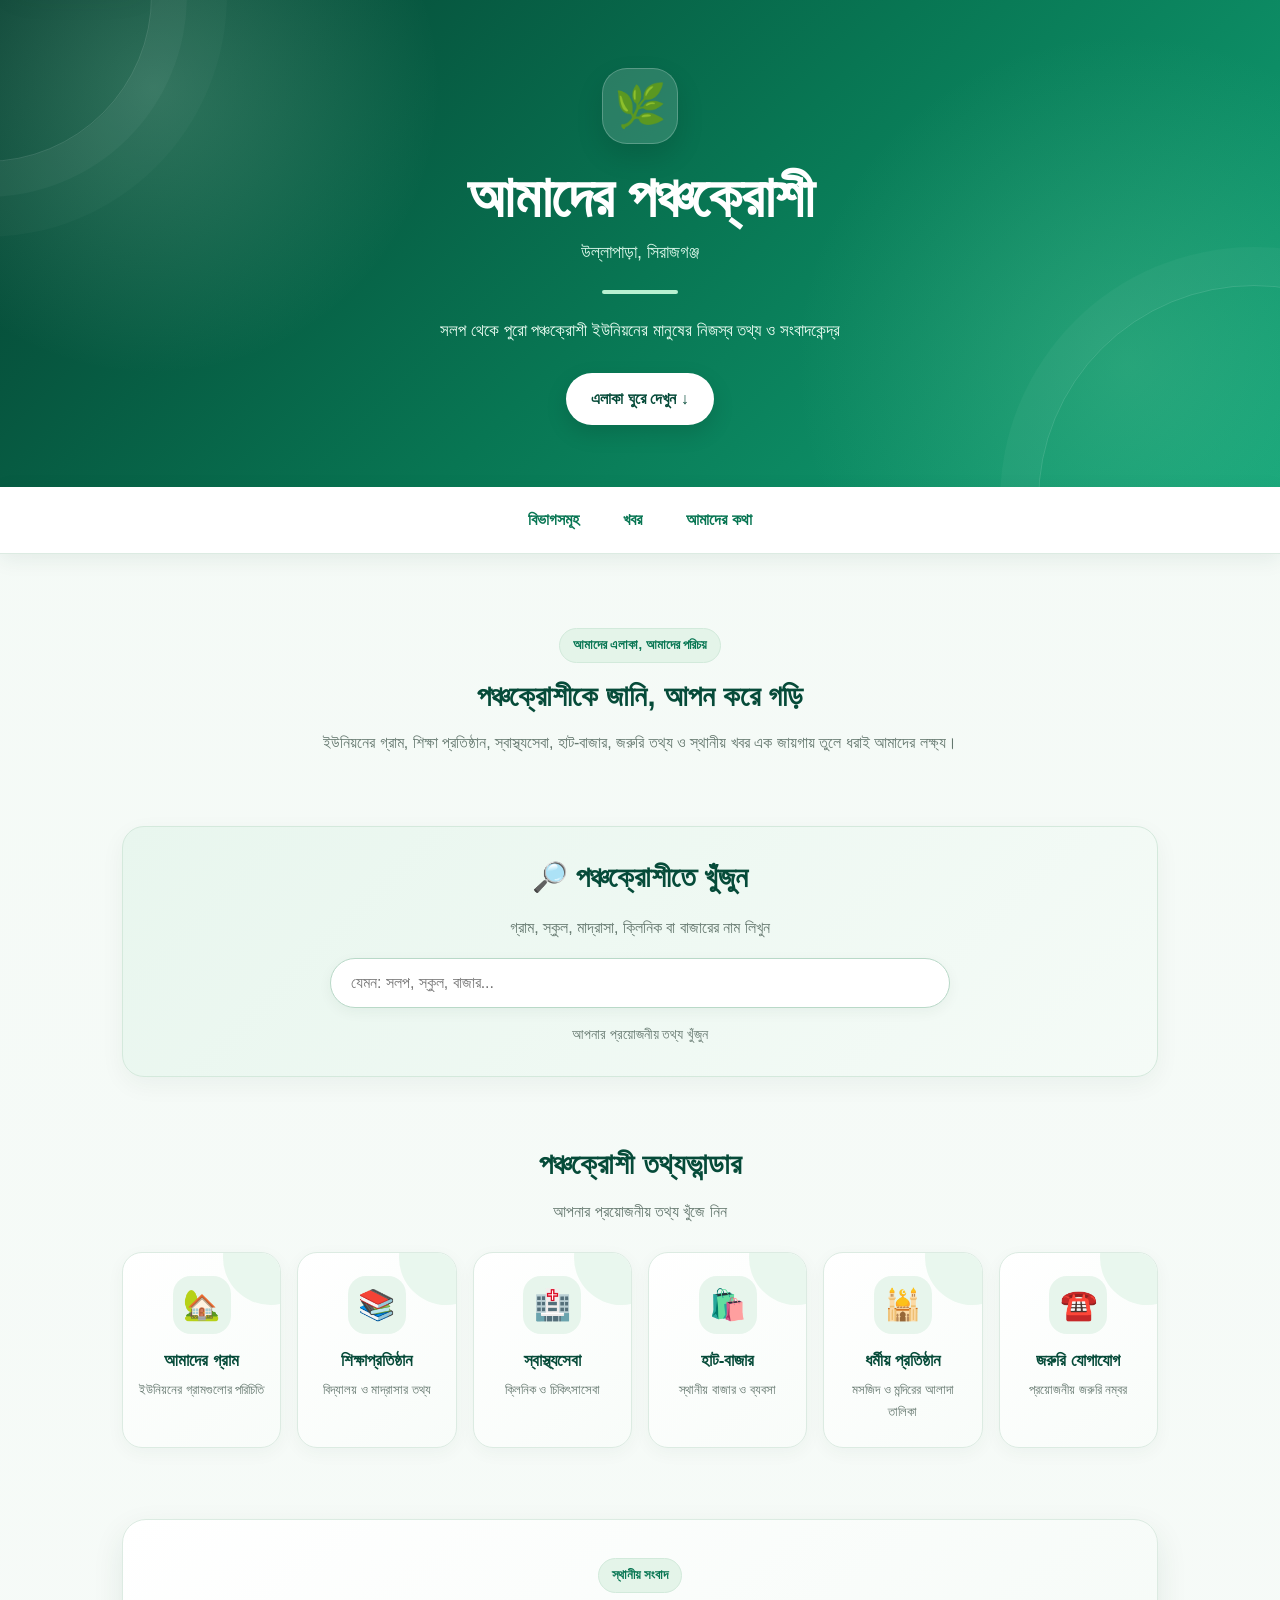
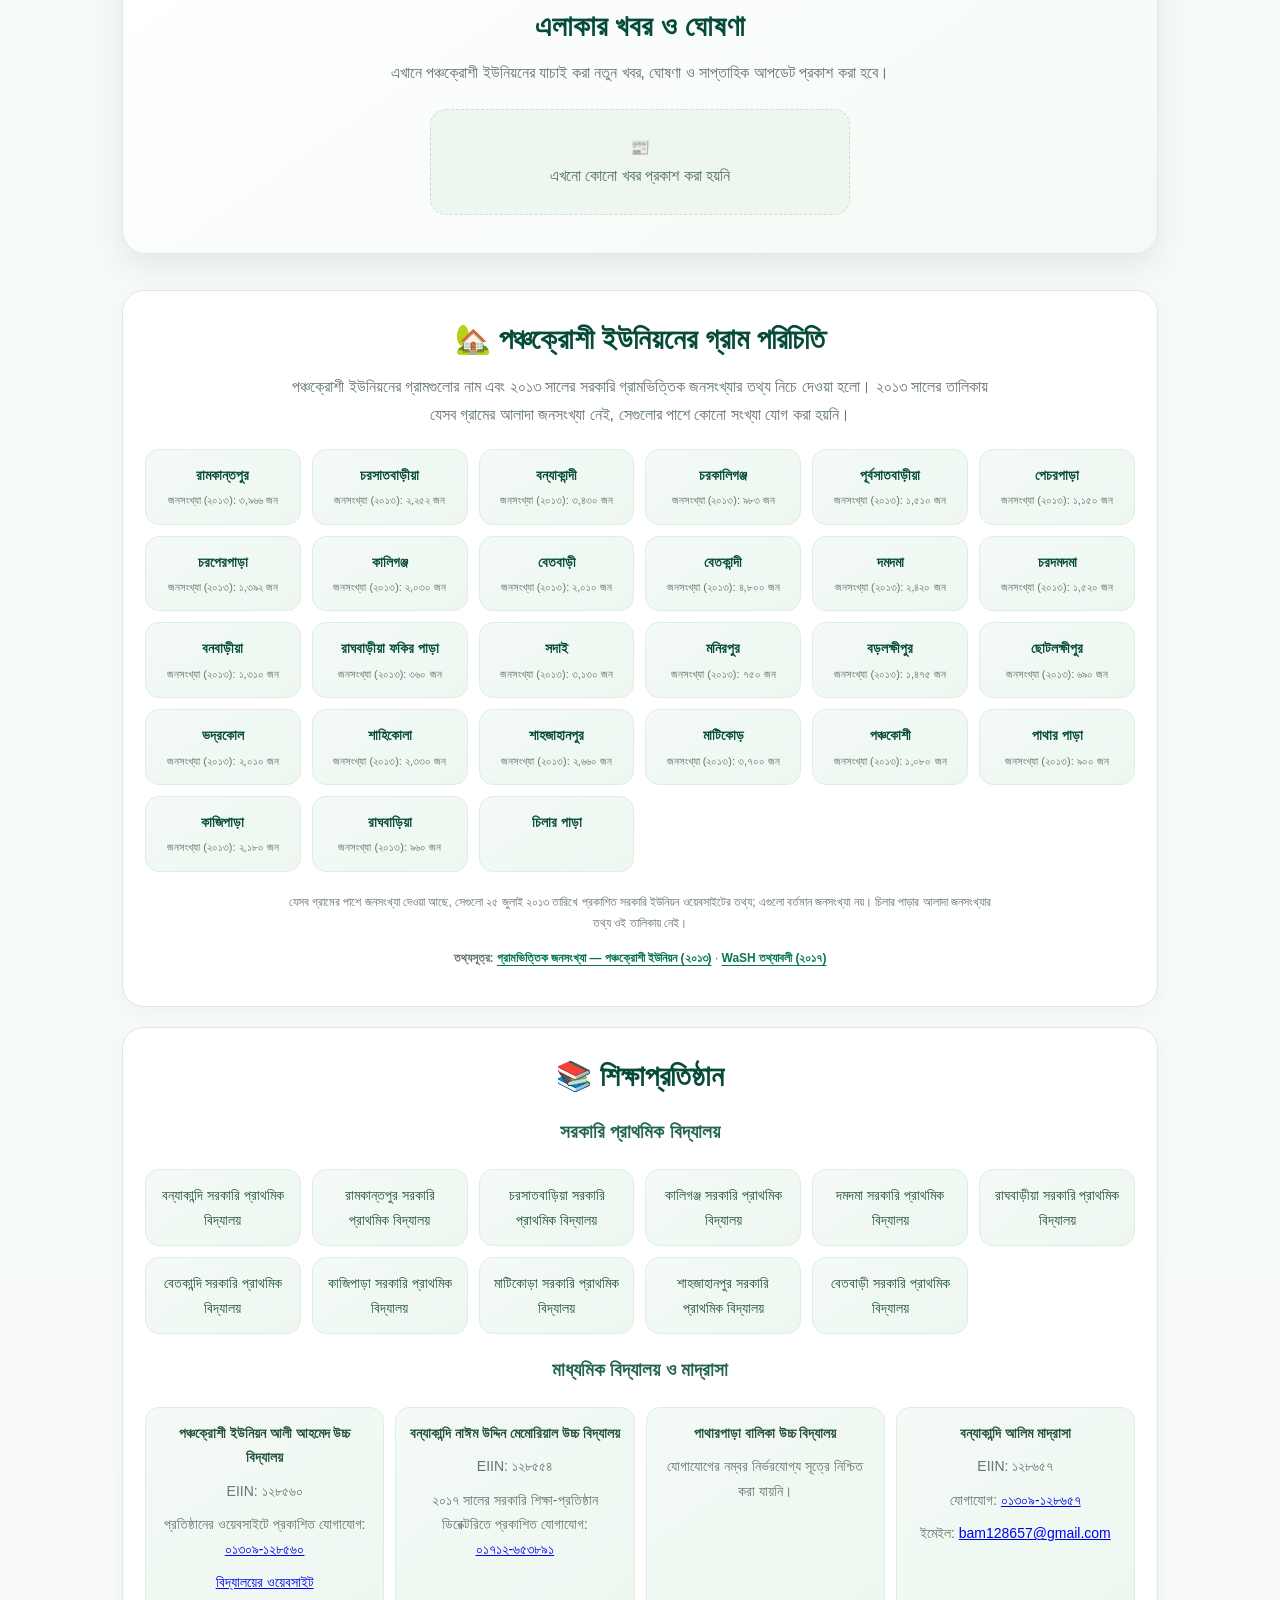
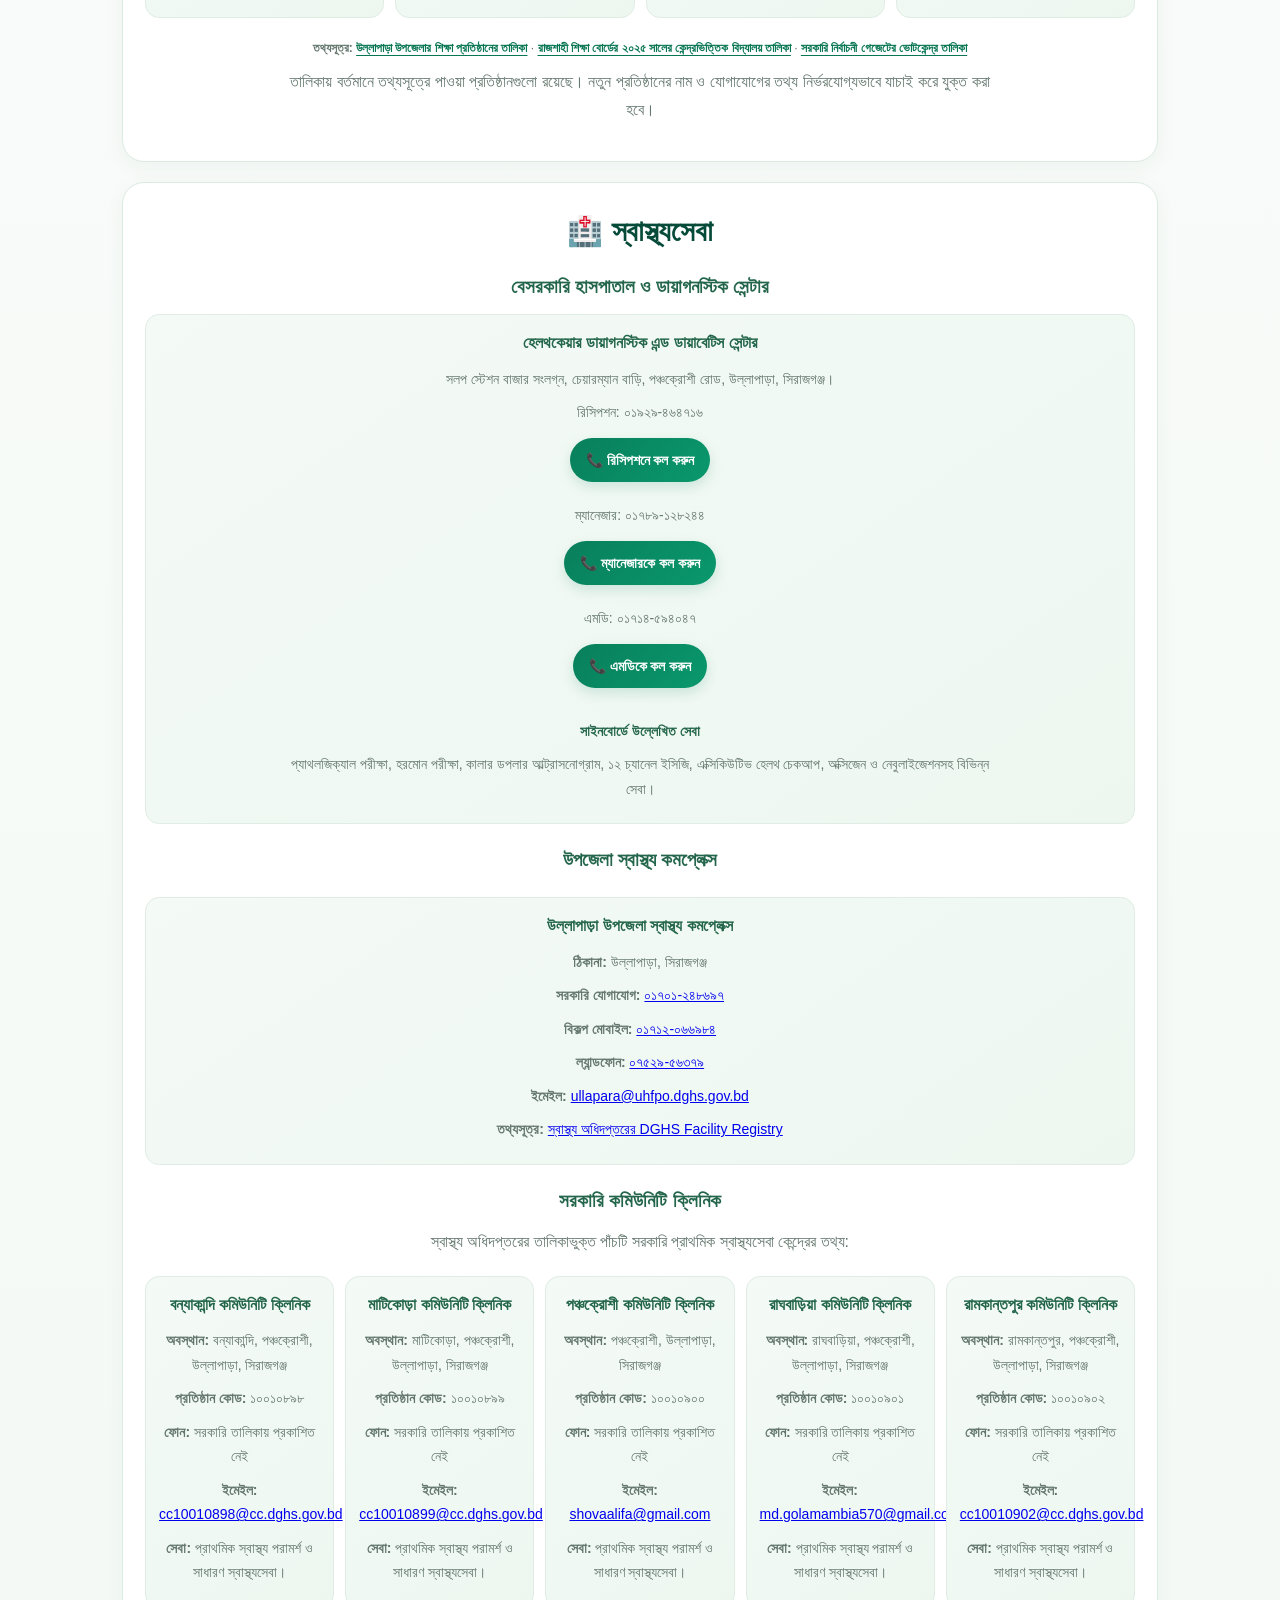
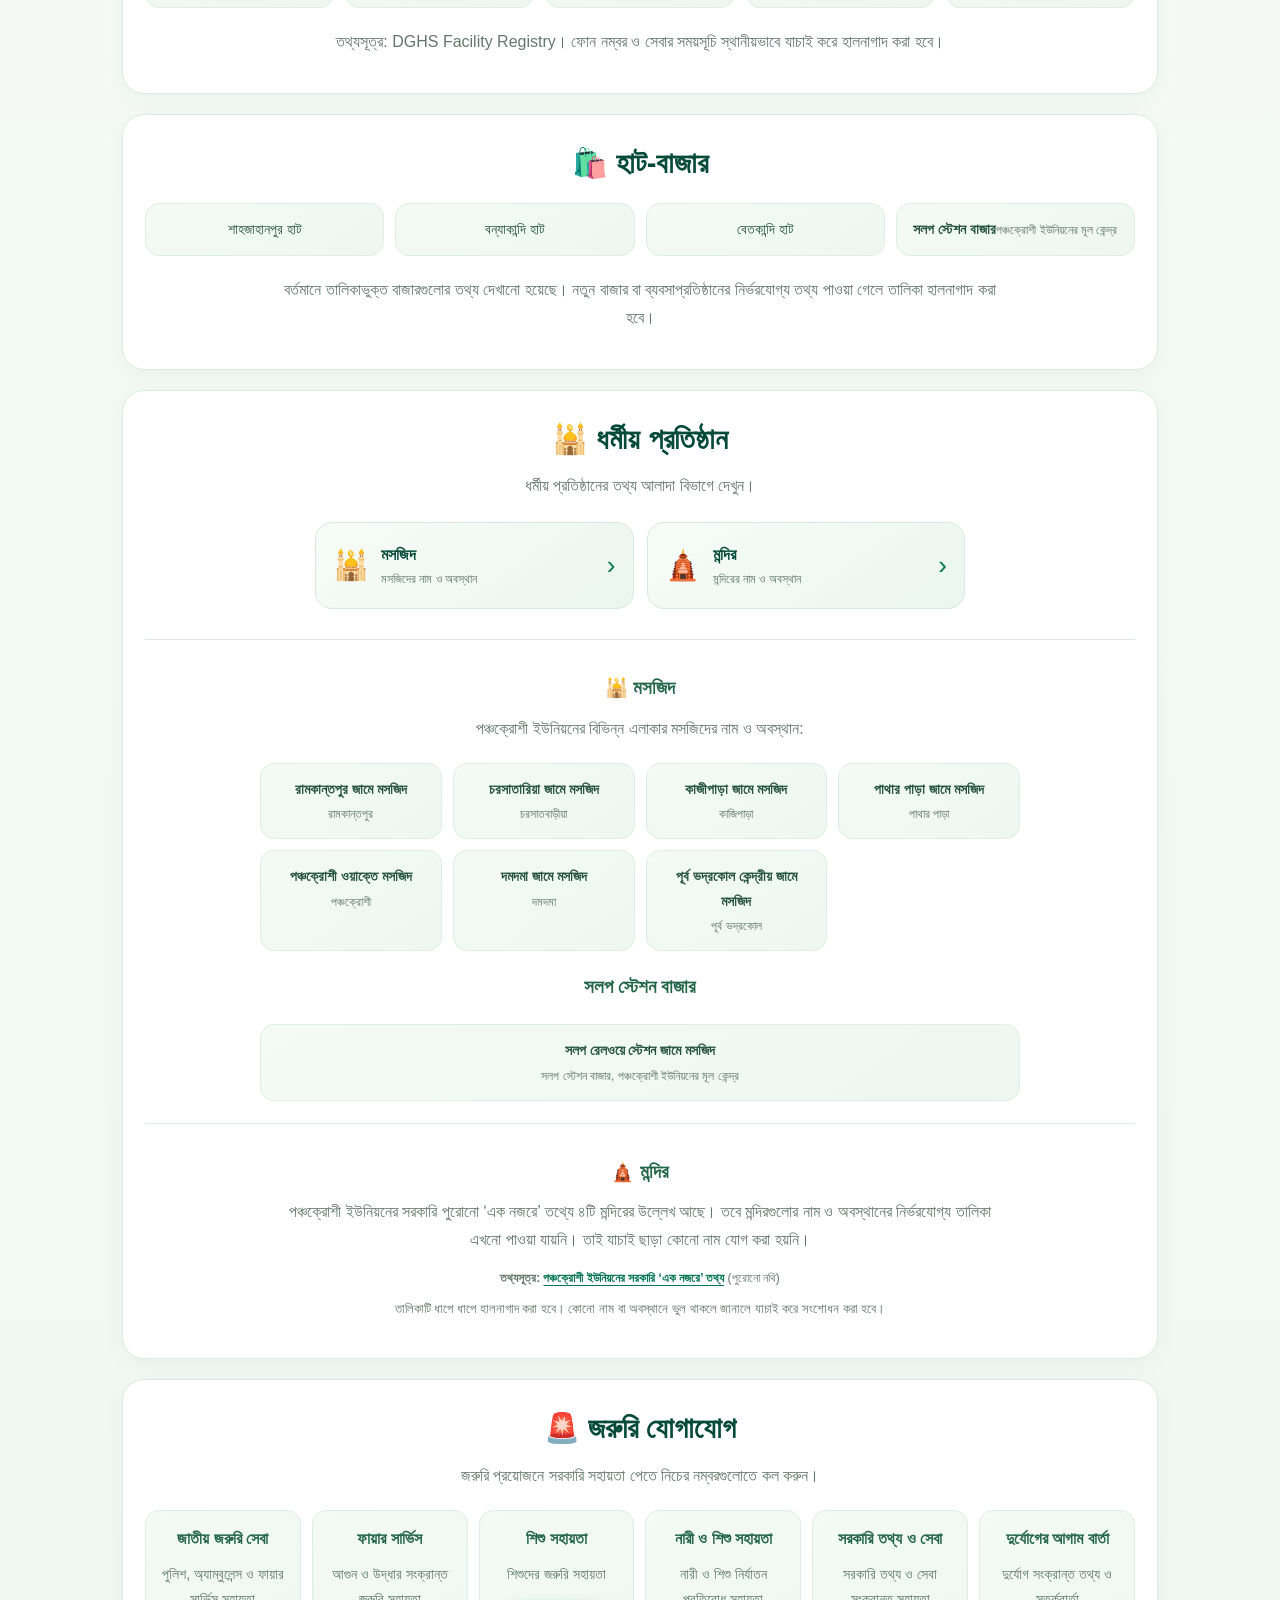
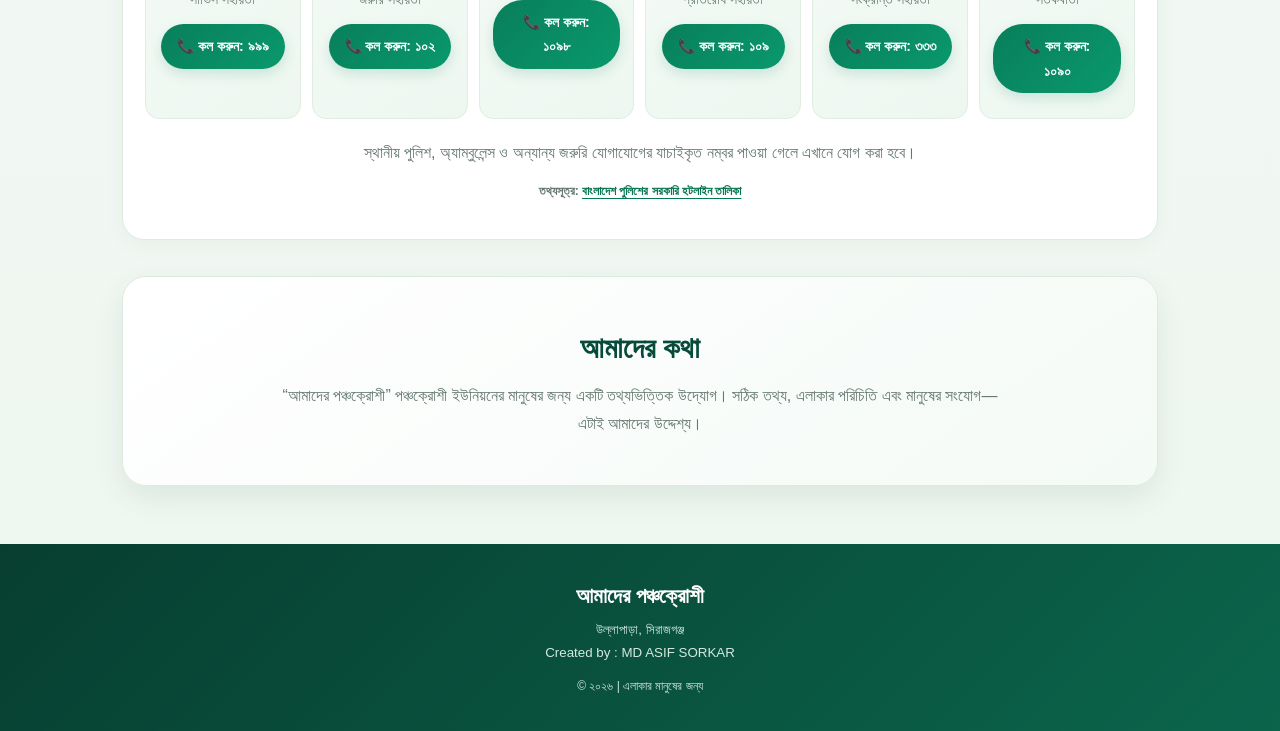
==== index.html @ 8445e60a "Fix official Rajshahi Board PDF link" ====
<!DOCTYPE html>
<html lang="bn">
<head>
  <meta charset="UTF-8">
  <meta name="viewport" content="width=device-width, initial-scale=1.0">
  <meta name="theme-color" content="#087f5b">
  <meta name="description" content="পঞ্চক্রোশী ইউনিয়নের গ্রাম, শিক্ষাপ্রতিষ্ঠান, স্বাস্থ্যসেবা, হাট-বাজার, মসজিদ, মন্দির, জরুরি তথ্য ও স্থানীয় খবরের তথ্যভান্ডার।">
  <meta name="robots" content="index, follow">
  <meta property="og:type" content="website">
  <meta property="og:locale" content="bn_BD">
  <meta property="og:site_name" content="আমাদের পঞ্চক্রোশী">
  <meta property="og:title" content="আমাদের পঞ্চক্রোশী | উল্লাপাড়া, সিরাজগঞ্জ">
  <meta property="og:description" content="পঞ্চক্রোশী ইউনিয়নের গ্রাম, শিক্ষা, স্বাস্থ্যসেবা, হাট-বাজার ও জরুরি তথ্য এক জায়গায়।">
  <meta property="og:url" content="https://amader-panchakroshi.netlify.app/">
  <meta name="twitter:card" content="summary">
  <title>আমাদের পঞ্চক্রোশী | উল্লাপাড়া, সিরাজগঞ্জ</title>
  <link rel="stylesheet" href="style.css">
</head>
<body>
  <a class="skip-link" href="#main-content">মূল বিষয়বস্তুতে যান</a>
  <header class="hero">
    <div class="hero-content">
      <div class="symbol">🌿</div>
      <h1>আমাদের পঞ্চক্রোশী</h1>
      <p class="subtitle">উল্লাপাড়া, সিরাজগঞ্জ</p>
      <div class="line"></div>
      <p class="intro">সলপ থেকে পুরো পঞ্চক্রোশী ইউনিয়নের মানুষের নিজস্ব তথ্য ও সংবাদকেন্দ্র</p>
      <a class="explore" href="#sections">এলাকা ঘুরে দেখুন ↓</a>
    </div>
  </header>

  <nav class="navigation" aria-label="প্রধান নেভিগেশন">
    <a href="#sections">বিভাগসমূহ</a>
    <a href="#news">খবর</a>
    <a href="#about">আমাদের কথা</a>
  </nav>

  <main id="main-content">
    <section class="welcome">
      <span class="eyebrow">আমাদের এলাকা, আমাদের পরিচয়</span>
      <h2>পঞ্চক্রোশীকে জানি, আপন করে গড়ি</h2>
      <p>ইউনিয়নের গ্রাম, শিক্ষা প্রতিষ্ঠান, স্বাস্থ্যসেবা, হাট-বাজার, জরুরি তথ্য ও স্থানীয় খবর এক জায়গায় তুলে ধরাই আমাদের লক্ষ্য।</p>
    </section>

    <section class="search-section">
      <h2>🔎 পঞ্চক্রোশীতে খুঁজুন</h2>
      <p>গ্রাম, স্কুল, মাদ্রাসা, ক্লিনিক বা বাজারের নাম লিখুন</p>
      <input type="search" id="siteSearch" aria-label="গ্রাম, প্রতিষ্ঠান ও জরুরি তথ্য খুঁজুন" placeholder="যেমন: সলপ, স্কুল, বাজার..." autocomplete="off" aria-describedby="searchStatus">
      <p id="searchStatus" aria-live="polite">আপনার প্রয়োজনীয় তথ্য খুঁজুন</p>
    </section>

    <section id="sections" class="section">
      <h2>পঞ্চক্রোশী তথ্যভান্ডার</h2>
      <p class="section-note">আপনার প্রয়োজনীয় তথ্য খুঁজে নিন</p>
      <div class="cards">
        <a class="item" href="#villages"><span>🏡</span><h3>আমাদের গ্রাম</h3><p>ইউনিয়নের গ্রামগুলোর পরিচিতি</p></a>
        <a class="item" href="#education"><span>📚</span><h3>শিক্ষাপ্রতিষ্ঠান</h3><p>বিদ্যালয় ও মাদ্রাসার তথ্য</p></a>
        <a class="item" href="#health"><span>🏥</span><h3>স্বাস্থ্যসেবা</h3><p>ক্লিনিক ও চিকিৎসাসেবা</p></a>
        <a class="item" href="#markets"><span>🛍️</span><h3>হাট-বাজার</h3><p>স্থানীয় বাজার ও ব্যবসা</p></a>
        <a class="item" href="#religion"><span>🕌</span><h3>ধর্মীয় প্রতিষ্ঠান</h3><p>মসজিদ ও মন্দিরের আলাদা তালিকা</p></a>
        <a class="item" href="#emergency"><span>☎️</span><h3>জরুরি যোগাযোগ</h3><p>প্রয়োজনীয় জরুরি নম্বর</p></a>
      </div>
    </section>

    <section id="news" class="news-section">
      <span class="eyebrow">স্থানীয় সংবাদ</span>
      <h2>এলাকার খবর ও ঘোষণা</h2>
      <p>এখানে পঞ্চক্রোশী ইউনিয়নের যাচাই করা নতুন খবর, ঘোষণা ও সাপ্তাহিক আপডেট প্রকাশ করা হবে।</p>
      <div class="empty-news">📰<br>এখনো কোনো খবর প্রকাশ করা হয়নি</div>
    </section>

    <section id="villages" class="info-section">
      <h2>🏡 পঞ্চক্রোশী ইউনিয়নের গ্রাম পরিচিতি</h2>
      <p>পঞ্চক্রোশী ইউনিয়নের গ্রামগুলোর নাম এবং ২০১৩ সালের সরকারি গ্রামভিত্তিক জনসংখ্যার তথ্য নিচে দেওয়া হলো। ২০১৩ সালের তালিকায় যেসব গ্রামের আলাদা জনসংখ্যা নেই, সেগুলোর পাশে কোনো সংখ্যা যোগ করা হয়নি।</p>
      <div class="village-grid">
        <div class="village-item"><strong>রামকান্তপুর</strong><small>জনসংখ্যা (২০১৩): ৩,৯৬৬ জন</small></div>
        <div class="village-item"><strong>চরসাতবাড়ীয়া</strong><small>জনসংখ্যা (২০১৩): ২,২৫২ জন</small></div>
        <div class="village-item"><strong>বন্যাকান্দী</strong><small>জনসংখ্যা (২০১৩): ৩,৪৩০ জন</small></div>
        <div class="village-item"><strong>চরকালিগঞ্জ</strong><small>জনসংখ্যা (২০১৩): ৯৮৩ জন</small></div>
        <div class="village-item"><strong>পূর্বসাতবাড়ীয়া</strong><small>জনসংখ্যা (২০১৩): ১,৫১০ জন</small></div>
        <div class="village-item"><strong>পেচরপাড়া</strong><small>জনসংখ্যা (২০১৩): ১,১৫০ জন</small></div>
        <div class="village-item"><strong>চরপেরপাড়া</strong><small>জনসংখ্যা (২০১৩): ১,৩৯২ জন</small></div>
        <div class="village-item"><strong>কালিগঞ্জ</strong><small>জনসংখ্যা (২০১৩): ২,০৩০ জন</small></div>
        <div class="village-item"><strong>বেতবাড়ী</strong><small>জনসংখ্যা (২০১৩): ২,০১০ জন</small></div>
        <div class="village-item"><strong>বেতকান্দী</strong><small>জনসংখ্যা (২০১৩): ৪,৮০০ জন</small></div>
        <div class="village-item"><strong>দমদমা</strong><small>জনসংখ্যা (২০১৩): ২,৪২০ জন</small></div>
        <div class="village-item"><strong>চরদমদমা</strong><small>জনসংখ্যা (২০১৩): ১,৫২০ জন</small></div>
        <div class="village-item"><strong>বনবাড়ীয়া</strong><small>জনসংখ্যা (২০১৩): ১,৩১০ জন</small></div>
        <div class="village-item"><strong>রাঘবাড়ীয়া ফকির পাড়া</strong><small>জনসংখ্যা (২০১৩): ৩৬০ জন</small></div>
        <div class="village-item"><strong>সদাই</strong><small>জনসংখ্যা (২০১৩): ৩,১৩০ জন</small></div>
        <div class="village-item"><strong>মনিরপুর</strong><small>জনসংখ্যা (২০১৩): ৭৫০ জন</small></div>
        <div class="village-item"><strong>বড়লক্ষীপুর</strong><small>জনসংখ্যা (২০১৩): ১,৪৭৫ জন</small></div>
        <div class="village-item"><strong>ছোটলক্ষীপুর</strong><small>জনসংখ্যা (২০১৩): ৬৯০ জন</small></div>
        <div class="village-item"><strong>ভদ্রকোল</strong><small>জনসংখ্যা (২০১৩): ২,০১০ জন</small></div>
        <div class="village-item"><strong>শাহিকোলা</strong><small>জনসংখ্যা (২০১৩): ২,৩৩০ জন</small></div>
        <div class="village-item"><strong>শাহজাহানপুর</strong><small>জনসংখ্যা (২০১৩): ২,৬৬০ জন</small></div>
        <div class="village-item"><strong>মাটিকোড়</strong><small>জনসংখ্যা (২০১৩): ৩,৭০০ জন</small></div>
        <div class="village-item"><strong>পঞ্চকোশী</strong><small>জনসংখ্যা (২০১৩): ১,০৮০ জন</small></div>
        <div class="village-item"><strong>পাথার পাড়া</strong><small>জনসংখ্যা (২০১৩): ৯০০ জন</small></div>
        <div class="village-item"><strong>কাজিপাড়া</strong><small>জনসংখ্যা (২০১৩): ২,১৮০ জন</small></div>
        <div class="village-item"><strong>রাঘবাড়িয়া</strong><small>জনসংখ্যা (২০১৩): ৯৬০ জন</small></div>
        <div class="village-item"><strong>চিলার পাড়া</strong></div>
      </div>
      <p class="village-note">যেসব গ্রামের পাশে জনসংখ্যা দেওয়া আছে, সেগুলো ২৫ জুলাই ২০১৩ তারিখে প্রকাশিত সরকারি ইউনিয়ন ওয়েবসাইটের তথ্য; এগুলো বর্তমান জনসংখ্যা নয়। চিলার পাড়ার আলাদা জনসংখ্যার তথ্য ওই তালিকায় নেই।</p>
      <p class="village-sources"><strong>তথ্যসূত্র:</strong> <a href="https://ponchocroshiup.sirajganj.gov.bd/pages/static-pages/697fbb1c35ce18e1c06cc2ad" target="_blank" rel="noopener noreferrer">গ্রামভিত্তিক জনসংখ্যা — পঞ্চক্রোশী ইউনিয়ন (২০১৩)</a> · <a href="https://ponchocroshiup.sirajganj.gov.bd/pages/static-pages/697ff46335ce18e1c06de846" target="_blank" rel="noopener noreferrer">WaSH তথ্যাবলী (২০১৭)</a></p>
    </section>

    <section id="education" class="info-section">
      <h2>📚 শিক্ষাপ্রতিষ্ঠান</h2>
      <h3>সরকারি প্রাথমিক বিদ্যালয়</h3>
      <div class="directory-list">
        <div class="directory-item">বন্যাকান্দি সরকারি প্রাথমিক বিদ্যালয়</div>
        <div class="directory-item">রামকান্তপুর সরকারি প্রাথমিক বিদ্যালয়</div>
        <div class="directory-item">চরসাতবাড়িয়া সরকারি প্রাথমিক বিদ্যালয়</div>
        <div class="directory-item">কালিগঞ্জ সরকারি প্রাথমিক বিদ্যালয়</div>
        <div class="directory-item">দমদমা সরকারি প্রাথমিক বিদ্যালয়</div>
        <div class="directory-item">রাঘবাড়ীয়া সরকারি প্রাথমিক বিদ্যালয়</div>
        <div class="directory-item">বেতকান্দি সরকারি প্রাথমিক বিদ্যালয়</div>
        <div class="directory-item">কাজিপাড়া সরকারি প্রাথমিক বিদ্যালয়</div>
        <div class="directory-item">মাটিকোড়া সরকারি প্রাথমিক বিদ্যালয়</div>
        <div class="directory-item">শাহজাহানপুর সরকারি প্রাথমিক বিদ্যালয়</div>
        <div class="directory-item">বেতবাড়ী সরকারি প্রাথমিক বিদ্যালয়</div>
      </div>
      <h3>মাধ্যমিক বিদ্যালয় ও মাদ্রাসা</h3>
      <div class="directory-list">
        <div class="directory-item"><strong>পঞ্চক্রোশী ইউনিয়ন আলী আহমেদ উচ্চ বিদ্যালয়</strong><p>EIIN: ১২৮৫৬০</p><p>প্রতিষ্ঠানের ওয়েবসাইটে প্রকাশিত যোগাযোগ: <a href="tel:01309128560">০১৩০৯-১২৮৫৬০</a></p><p><a href="https://panchakroshihs.edu.bd.momtajtdpl.com.bd/index.html" target="_blank" rel="noopener noreferrer">বিদ্যালয়ের ওয়েবসাইট</a></p></div>
        <div class="directory-item"><strong>বন্যাকান্দি নাঈম উদ্দিন মেমোরিয়াল উচ্চ বিদ্যালয়</strong><p>EIIN: ১২৮৫৫৪</p><p>২০১৭ সালের সরকারি শিক্ষা-প্রতিষ্ঠান ডিরেক্টরিতে প্রকাশিত যোগাযোগ: <a href="tel:01712653891">০১৭১২-৬৫৩৮৯১</a></p></div>
        <div class="directory-item"><strong>পাথারপাড়া বালিকা উচ্চ বিদ্যালয়</strong><p>যোগাযোগের নম্বর নির্ভরযোগ্য সূত্রে নিশ্চিত করা যায়নি।</p></div>
        <div class="directory-item"><strong>বন্যাকান্দি আলিম মাদ্রাসা</strong><p>EIIN: ১২৮৬৫৭</p><p>যোগাযোগ: <a href="tel:01309128657">০১৩০৯-১২৮৬৫৭</a></p><p>ইমেইল: <a href="mailto:bam128657@gmail.com">bam128657@gmail.com</a></p></div>
      </div>
      <p class="village-sources"><strong>তথ্যসূত্র:</strong> <a href="https://ullapara.sirajganj.gov.bd/pages/static-pages/697ff45e35ce18e1c06de606" target="_blank" rel="noopener noreferrer">উল্লাপাড়া উপজেলার শিক্ষা প্রতিষ্ঠানের তালিকা</a> · <a href="https://rajshahieducationboard.gov.bd/sites/default/files/files/rajshahieducationboard.portal.gov.bd/notices/73175643_66bd_4222_ad8d_09898eda6821/%E0%A6%B8%E0%A6%BE%E0%A6%B2%E0%A7%87%E0%A6%B0%20%E0%A6%9C%E0%A7%81%E0%A6%A8%E0%A6%BF%E0%A7%9F%E0%A6%B0%20%E0%A6%AC%E0%A7%83%E0%A6%A4%E0%A7%8D%E0%A6%A4%E0%A6%BF%20%E0%A6%AA%E0%A6%B0%E0%A7%80%E0%A6%95%E0%A7%8D%E0%A6%B7%E0%A6%BE%E0%A6%B0%20%E0%A6%95%E0%A7%87%E0%A6%A8%E0%A7%8D%E0%A6%A6%E0%A7%8D%E0%A6%B0%20%E0%A6%8F%E0%A6%AC%E0%A6%82%20%E0%A6%95%E0%A7%87%E0%A6%A8%E0%A7%8D%E0%A6%A6%E0%A7%8D%E0%A6%B0%E0%A7%87%20%E0%A6%B8%E0%A6%82%E0%A6%AF%E0%A7%81%E0%A6%95%E0%A7%8D%E0%A6%A4%20%E0%A6%AC%E0%A6%BF%E0%A6%A6%E0%A7%8D%E0%A6%AF%E0%A6%BE%E0%A6%B2%E0%A7%9F%E0%A7%87%E0%A6%B0%20%E0%A6%A4%E0%A6%BE%E0%A6%B2%E0%A6%BF%E0%A6%95%E0%A6%BE-%E0%A6%B8%E0%A6%82%E0%A6%B6%E0%A7%8B%E0%A6%A7%E0%A6%BF%E0%A6%A4.pdf" target="_blank" rel="noopener noreferrer">রাজশাহী শিক্ষা বোর্ডের ২০২৫ সালের কেন্দ্রভিত্তিক বিদ্যালয় তালিকা</a> · <a href="https://www.ecs.gov.bd/files/VSd9IKhGa07zpMYNKM2nwi9RiW4gKfQpbUmWG24k.pdf" target="_blank" rel="noopener noreferrer">সরকারি নির্বাচনী গেজেটের ভোটকেন্দ্র তালিকা</a></p>
      <p>তালিকায় বর্তমানে তথ্যসূত্রে পাওয়া প্রতিষ্ঠানগুলো রয়েছে। নতুন প্রতিষ্ঠানের নাম ও যোগাযোগের তথ্য নির্ভরযোগ্যভাবে যাচাই করে যুক্ত করা হবে।</p>
    </section>

    <section id="health" class="info-section">
      <h2>🏥 স্বাস্থ্যসেবা</h2>

      <h3>বেসরকারি হাসপাতাল ও ডায়াগনস্টিক সেন্টার</h3>
      <div class="directory-item">
        <h3>হেলথকেয়ার ডায়াগনস্টিক এন্ড ডায়াবেটিস সেন্টার</h3>
        <p>সলপ স্টেশন বাজার সংলগ্ন, চেয়ারম্যান বাড়ি, পঞ্চক্রোশী রোড, উল্লাপাড়া, সিরাজগঞ্জ।</p>
        <p>রিসিপশন: ০১৯২৯-৪৬৪৭১৬</p>
        <a class="call-button" href="tel:01929464716">📞 রিসিপশনে কল করুন</a>
        <p>ম্যানেজার: ০১৭৮৯-১২৮২৪৪</p>
        <a class="call-button" href="tel:01789128244">📞 ম্যানেজারকে কল করুন</a>
        <p>এমডি: ০১৭১৪-৫৯৪০৪৭</p>
        <a class="call-button" href="tel:01714594047">📞 এমডিকে কল করুন</a>
        <h4>সাইনবোর্ডে উল্লেখিত সেবা</h4>
        <p>প্যাথলজিক্যাল পরীক্ষা, হরমোন পরীক্ষা, কালার ডপলার আল্ট্রাসনোগ্রাম, ১২ চ্যানেল ইসিজি, এক্সিকিউটিভ হেলথ চেকআপ, অক্সিজেন ও নেবুলাইজেশনসহ বিভিন্ন সেবা।</p>
      </div>

      <h3>উপজেলা স্বাস্থ্য কমপ্লেক্স</h3>
      <div class="directory-list">
        <div class="directory-item">
          <h3>উল্লাপাড়া উপজেলা স্বাস্থ্য কমপ্লেক্স</h3>
          <p><strong>ঠিকানা:</strong> উল্লাপাড়া, সিরাজগঞ্জ</p>
          <p><strong>সরকারি যোগাযোগ:</strong> <a href="tel:01701248697">০১৭০১-২৪৮৬৯৭</a></p>
          <p><strong>বিকল্প মোবাইল:</strong> <a href="tel:01712066984">০১৭১২-০৬৬৯৮৪</a></p>
          <p><strong>ল্যান্ডফোন:</strong> <a href="tel:0752956379">০৭৫২৯-৫৬৩৭৯</a></p>
          <p><strong>ইমেইল:</strong> <a href="mailto:ullapara@uhfpo.dghs.gov.bd">ullapara@uhfpo.dghs.gov.bd</a></p>
          <p><strong>তথ্যসূত্র:</strong> <a href="https://hris.mohfw.gov.bd/public/facility-registry/facilities/1661/profile" target="_blank" rel="noopener noreferrer">স্বাস্থ্য অধিদপ্তরের DGHS Facility Registry</a></p>
        </div>
      </div>

      <h3>সরকারি কমিউনিটি ক্লিনিক</h3>
      <p>স্বাস্থ্য অধিদপ্তরের তালিকাভুক্ত পাঁচটি সরকারি প্রাথমিক স্বাস্থ্যসেবা কেন্দ্রের তথ্য:</p>
      <div class="directory-list">

        <div class="directory-item">
          <h3>বন্যাকান্দি কমিউনিটি ক্লিনিক</h3>
          <p><strong>অবস্থান:</strong> বন্যাকান্দি, পঞ্চক্রোশী, উল্লাপাড়া, সিরাজগঞ্জ</p>
          <p><strong>প্রতিষ্ঠান কোড:</strong> ১০০১০৮৯৮</p>
          <p><strong>ফোন:</strong> সরকারি তালিকায় প্রকাশিত নেই</p>
          <p><strong>ইমেইল:</strong> <a href="mailto:cc10010898@cc.dghs.gov.bd">cc10010898@cc.dghs.gov.bd</a></p>
          <p><strong>সেবা:</strong> প্রাথমিক স্বাস্থ্য পরামর্শ ও সাধারণ স্বাস্থ্যসেবা।</p>
        </div>

        <div class="directory-item">
          <h3>মাটিকোড়া কমিউনিটি ক্লিনিক</h3>
          <p><strong>অবস্থান:</strong> মাটিকোড়া, পঞ্চক্রোশী, উল্লাপাড়া, সিরাজগঞ্জ</p>
          <p><strong>প্রতিষ্ঠান কোড:</strong> ১০০১০৮৯৯</p>
          <p><strong>ফোন:</strong> সরকারি তালিকায় প্রকাশিত নেই</p>
          <p><strong>ইমেইল:</strong> <a href="mailto:cc10010899@cc.dghs.gov.bd">cc10010899@cc.dghs.gov.bd</a></p>
          <p><strong>সেবা:</strong> প্রাথমিক স্বাস্থ্য পরামর্শ ও সাধারণ স্বাস্থ্যসেবা।</p>
        </div>

        <div class="directory-item">
          <h3>পঞ্চক্রোশী কমিউনিটি ক্লিনিক</h3>
          <p><strong>অবস্থান:</strong> পঞ্চক্রোশী, উল্লাপাড়া, সিরাজগঞ্জ</p>
          <p><strong>প্রতিষ্ঠান কোড:</strong> ১০০১০৯০০</p>
          <p><strong>ফোন:</strong> সরকারি তালিকায় প্রকাশিত নেই</p>
          <p><strong>ইমেইল:</strong> <a href="mailto:shovaalifa@gmail.com">shovaalifa@gmail.com</a></p>
          <p><strong>সেবা:</strong> প্রাথমিক স্বাস্থ্য পরামর্শ ও সাধারণ স্বাস্থ্যসেবা।</p>
        </div>

        <div class="directory-item">
          <h3>রাঘবাড়িয়া কমিউনিটি ক্লিনিক</h3>
          <p><strong>অবস্থান:</strong> রাঘবাড়িয়া, পঞ্চক্রোশী, উল্লাপাড়া, সিরাজগঞ্জ</p>
          <p><strong>প্রতিষ্ঠান কোড:</strong> ১০০১০৯০১</p>
          <p><strong>ফোন:</strong> সরকারি তালিকায় প্রকাশিত নেই</p>
          <p><strong>ইমেইল:</strong> <a href="mailto:md.golamambia570@gmail.com">md.golamambia570@gmail.com</a></p>
          <p><strong>সেবা:</strong> প্রাথমিক স্বাস্থ্য পরামর্শ ও সাধারণ স্বাস্থ্যসেবা।</p>
        </div>

        <div class="directory-item">
          <h3>রামকান্তপুর কমিউনিটি ক্লিনিক</h3>
          <p><strong>অবস্থান:</strong> রামকান্তপুর, পঞ্চক্রোশী, উল্লাপাড়া, সিরাজগঞ্জ</p>
          <p><strong>প্রতিষ্ঠান কোড:</strong> ১০০১০৯০২</p>
          <p><strong>ফোন:</strong> সরকারি তালিকায় প্রকাশিত নেই</p>
          <p><strong>ইমেইল:</strong> <a href="mailto:cc10010902@cc.dghs.gov.bd">cc10010902@cc.dghs.gov.bd</a></p>
          <p><strong>সেবা:</strong> প্রাথমিক স্বাস্থ্য পরামর্শ ও সাধারণ স্বাস্থ্যসেবা।</p>
        </div>

      </div>
      <p>তথ্যসূত্র: DGHS Facility Registry। ফোন নম্বর ও সেবার সময়সূচি স্থানীয়ভাবে যাচাই করে হালনাগাদ করা হবে।</p>

    </section>

    <section id="markets" class="info-section">
      <h2>🛍️ হাট-বাজার</h2>
      <div class="directory-list">
        <div class="directory-item">শাহজাহানপুর হাট</div>
        <div class="directory-item">বন্যাকান্দি হাট</div>
        <div class="directory-item">বেতকান্দি হাট</div>
        <div class="directory-item"><strong>সলপ স্টেশন বাজার</strong><small>পঞ্চক্রোশী ইউনিয়নের মূল কেন্দ্র</small></div>
      </div>
      <p>বর্তমানে তালিকাভুক্ত বাজারগুলোর তথ্য দেখানো হয়েছে। নতুন বাজার বা ব্যবসাপ্রতিষ্ঠানের নির্ভরযোগ্য তথ্য পাওয়া গেলে তালিকা হালনাগাদ করা হবে।</p>
    </section>

    <section id="religion" class="info-section">
      <h2>🕌 ধর্মীয় প্রতিষ্ঠান</h2>
      <p>ধর্মীয় প্রতিষ্ঠানের তথ্য আলাদা বিভাগে দেখুন।</p>

      <div class="religion-options">
        <a class="religion-option" href="#mosques">
          <span class="religion-icon">🕌</span>
          <span><strong>মসজিদ</strong><small>মসজিদের নাম ও অবস্থান</small></span>
          <span class="option-arrow">›</span>
        </a>
        <a class="religion-option" href="#temples">
          <span class="religion-icon">🛕</span>
          <span><strong>মন্দির</strong><small>মন্দিরের নাম ও অবস্থান</small></span>
          <span class="option-arrow">›</span>
        </a>
      </div>

      <div id="mosques" class="religion-subsection">
        <h3>🕌 মসজিদ</h3>
        <p>পঞ্চক্রোশী ইউনিয়নের বিভিন্ন এলাকার মসজিদের নাম ও অবস্থান:</p>
        <div class="directory-list">
          <div class="directory-item"><strong>রামকান্তপুর জামে মসজিদ</strong><small>রামকান্তপুর</small></div>
          <div class="directory-item"><strong>চরসাতারিয়া জামে মসজিদ</strong><small>চরসাতবাড়ীয়া</small></div>
          <div class="directory-item"><strong>কাজীপাড়া জামে মসজিদ</strong><small>কাজিপাড়া</small></div>
          <div class="directory-item"><strong>পাথার পাড়া জামে মসজিদ</strong><small>পাথার পাড়া</small></div>
          <div class="directory-item"><strong>পঞ্চক্রোশী ওয়াক্তে মসজিদ</strong><small>পঞ্চক্রোশী</small></div>
          <div class="directory-item"><strong>দমদমা জামে মসজিদ</strong><small>দমদমা</small></div>
          <div class="directory-item"><strong>পূর্ব ভদ্রকোল কেন্দ্রীয় জামে মসজিদ</strong><small>পূর্ব ভদ্রকোল</small></div>
        </div>
        <h3>সলপ স্টেশন বাজার</h3>
        <div class="directory-list">
          <div class="directory-item"><strong>সলপ রেলওয়ে স্টেশন জামে মসজিদ</strong><small>সলপ স্টেশন বাজার, পঞ্চক্রোশী ইউনিয়নের মূল কেন্দ্র</small></div>
        </div>
      </div>

      <div id="temples" class="religion-subsection">
        <h3>🛕 মন্দির</h3>
        <p>পঞ্চক্রোশী ইউনিয়নের সরকারি পুরোনো ‘এক নজরে’ তথ্যে ৪টি মন্দিরের উল্লেখ আছে। তবে মন্দিরগুলোর নাম ও অবস্থানের নির্ভরযোগ্য তালিকা এখনো পাওয়া যায়নি। তাই যাচাই ছাড়া কোনো নাম যোগ করা হয়নি।</p>
        <p class="village-sources"><strong>তথ্যসূত্র:</strong> <a href="https://ponchocroshiup.sirajganj.gov.bd/pages/static-pages/697fbb1c35ce18e1c06cc28b" target="_blank" rel="noopener noreferrer">পঞ্চক্রোশী ইউনিয়নের সরকারি ‘এক নজরে’ তথ্য</a> (পুরোনো নথি)</p>
      </div>
      <p class="directory-note">তালিকাটি ধাপে ধাপে হালনাগাদ করা হবে। কোনো নাম বা অবস্থানে ভুল থাকলে জানালে যাচাই করে সংশোধন করা হবে।</p>
    </section>

    <section id="emergency" class="info-section">
      <h2>🚨 জরুরি যোগাযোগ</h2>
      <p>জরুরি প্রয়োজনে সরকারি সহায়তা পেতে নিচের নম্বরগুলোতে কল করুন।</p>

      <div class="directory-list">
        <div class="directory-item">
          <h3>জাতীয় জরুরি সেবা</h3>
          <p>পুলিশ, অ্যাম্বুলেন্স ও ফায়ার সার্ভিস সহায়তা</p>
          <a class="call-button" href="tel:999">📞 কল করুন: ৯৯৯</a>
        </div>

        <div class="directory-item">
          <h3>ফায়ার সার্ভিস</h3>
          <p>আগুন ও উদ্ধার সংক্রান্ত জরুরি সহায়তা</p>
          <a class="call-button" href="tel:102">📞 কল করুন: ১০২</a>
        </div>

        <div class="directory-item">
          <h3>শিশু সহায়তা</h3>
          <p>শিশুদের জরুরি সহায়তা</p>
          <a class="call-button" href="tel:1098">📞 কল করুন: ১০৯৮</a>
        </div>

        <div class="directory-item">
          <h3>নারী ও শিশু সহায়তা</h3>
          <p>নারী ও শিশু নির্যাতন প্রতিরোধ সহায়তা</p>
          <a class="call-button" href="tel:109">📞 কল করুন: ১০৯</a>
        </div>

        <div class="directory-item">
          <h3>সরকারি তথ্য ও সেবা</h3>
          <p>সরকারি তথ্য ও সেবা সংক্রান্ত সহায়তা</p>
          <a class="call-button" href="tel:333">📞 কল করুন: ৩৩৩</a>
        </div>

        <div class="directory-item">
          <h3>দুর্যোগের আগাম বার্তা</h3>
          <p>দুর্যোগ সংক্রান্ত তথ্য ও সতর্কবার্তা</p>
          <a class="call-button" href="tel:1090">📞 কল করুন: ১০৯০</a>
        </div>
      </div>
      <p>স্থানীয় পুলিশ, অ্যাম্বুলেন্স ও অন্যান্য জরুরি যোগাযোগের যাচাইকৃত নম্বর পাওয়া গেলে এখানে যোগ করা হবে।</p>
      <p class="village-sources"><strong>তথ্যসূত্র:</strong> <a href="https://www.police.gov.bd/en/hot_line_number" target="_blank" rel="noopener noreferrer">বাংলাদেশ পুলিশের সরকারি হটলাইন তালিকা</a></p>
    </section>

    <section id="about" class="about">
      <h2>আমাদের কথা</h2>
      <p>“আমাদের পঞ্চক্রোশী” পঞ্চক্রোশী ইউনিয়নের মানুষের জন্য একটি তথ্যভিত্তিক উদ্যোগ। সঠিক তথ্য, এলাকার পরিচিতি এবং মানুষের সংযোগ—এটাই আমাদের উদ্দেশ্য।</p>
    </section>
  </main>

  <footer>
    <p>আমাদের পঞ্চক্রোশী</p>
    <small>উল্লাপাড়া, সিরাজগঞ্জ</small>
    <small>Created by : MD ASIF SORKAR</small>
    <small class="copyright">© ২০২৬ | এলাকার মানুষের জন্য</small>
  </footer>
  <script src="script.js"></script>
</body>
</html>
---- style.css ----
*{box-sizing:border-box}
:root{
--green:#087653;
--deep:#064b39;
--mint:#e8f6ee;
--ink:#18352b;
--muted:#64776e;
--line:#dcebe2;
--shadow:0 12px 32px rgba(12,67,45,.09)
}
html{scroll-behavior:smooth;scroll-padding-top:82px}
body{
margin:0;
font-family:"Noto Sans Bengali","Hind Siliguri",sans-serif;
background:linear-gradient(180deg,#f4faf6,#f8fbf9 45%,#eff7f1);
color:var(--ink);
line-height:1.75
}
.hero{
position:relative;
isolation:isolate;
overflow:hidden;
min-height:430px;
display:grid;
place-items:center;
background:
radial-gradient(circle at 12% 18%,rgba(190,245,211,.22),transparent 24%),
radial-gradient(circle at 88% 75%,rgba(139,225,180,.2),transparent 28%),
linear-gradient(135deg,#063e30,#087653 52%,#12a477);
color:white;
text-align:center;
padding:68px 20px 62px
}
.hero:before,.hero:after{
content:"";
position:absolute;
z-index:-1;
border:1px solid rgba(255,255,255,.13);
border-radius:50%;
width:330px;height:330px
}
.hero:before{
left:-180px;top:-170px;
box-shadow:0 0 0 35px rgba(255,255,255,.035),0 0 0 75px rgba(255,255,255,.025)
}
.hero:after{
right:-190px;bottom:-230px;
width:430px;height:430px;
box-shadow:0 0 0 38px rgba(255,255,255,.035)
}
.hero-content{max-width:760px;margin:auto}
.symbol{
display:inline-grid;
place-items:center;
width:76px;height:76px;
border-radius:25px;
background:rgba(255,255,255,.14);
border:1px solid rgba(255,255,255,.22);
font-size:42px;
box-shadow:0 12px 28px rgba(0,0,0,.12)
}
h1{
font-size:clamp(34px,7vw,58px);
line-height:1.25;
margin:17px 0 3px;
font-weight:850;
letter-spacing:-1px
}
.subtitle{font-size:18px;margin:0;color:#d8f5e7}
.line{width:76px;height:4px;border-radius:8px;background:#b8f1d1;margin:22px auto}
.intro{font-size:17px;max-width:590px;margin:0 auto 27px;color:#effff5}
.explore{
display:inline-flex;
align-items:center;
text-decoration:none;
color:var(--deep);
background:white;
padding:12px 25px;
border-radius:30px;
font-weight:800;
box-shadow:0 8px 22px rgba(0,0,0,.13);
transition:.2s
}
.explore:hover{transform:translateY(-3px)}
.navigation{
display:flex;
justify-content:center;
gap:12px;
flex-wrap:wrap;
background:rgba(255,255,255,.94);
padding:12px 16px;
box-shadow:0 5px 20px rgba(20,70,45,.08);
position:sticky;
top:0;
z-index:5;
backdrop-filter:blur(12px);
border-bottom:1px solid var(--line)
}
.navigation a{
color:var(--green);
text-decoration:none;
font-weight:750;
padding:7px 16px;
border-radius:24px;
transition:.2s
}
.navigation a:hover{background:var(--mint);color:var(--deep)}
main{max-width:1080px;margin:auto;padding:22px}
.welcome{text-align:center;padding:52px 14px 34px}
.eyebrow{
display:inline-block;
color:var(--green);
font-weight:800;
font-size:13px;
background:#e4f4e9;
border:1px solid #d2eadb;
border-radius:30px;
padding:5px 13px
}
h2{font-size:clamp(22px,4vw,29px);line-height:1.4;margin:13px 0;color:var(--deep)}
.welcome p,.news-section>p,.info-section p,.about p{
color:var(--muted);
max-width:720px;
margin:9px auto
}
.section{text-align:center;padding:28px 0 35px}
.section-note{color:var(--muted);margin-top:0}
.cards{
display:grid;
grid-template-columns:repeat(auto-fit,minmax(155px,1fr));
gap:16px;
margin-top:26px
}
.item{
position:relative;
overflow:hidden;
background:linear-gradient(145deg,#fff,#f8fcf9);
border:1px solid var(--line);
border-radius:20px;
padding:23px 14px;
text-decoration:none;
color:var(--ink);
box-shadow:0 5px 18px rgba(23,61,43,.045);
transition:transform .22s,box-shadow .22s
}
.item:after{
content:"";
position:absolute;
width:95px;height:95px;
border-radius:50%;
background:#e9f7ee;
right:-38px;top:-43px
}
.item:hover{transform:translateY(-5px);box-shadow:var(--shadow)}
.item span{
position:relative;
z-index:1;
display:inline-grid;
place-items:center;
width:58px;height:58px;
background:#e7f5ec;
border-radius:18px;
font-size:30px
}
.item h3{position:relative;z-index:1;margin:12px 0 3px;font-size:17px;color:var(--deep)}
.item p{position:relative;z-index:1;font-size:13px;color:var(--muted);margin:0}
.news-section,.about{
text-align:center;
background:linear-gradient(145deg,#fff,#f4faf6);
border:1px solid var(--line);
border-radius:24px;
padding:38px 22px;
margin:36px 0;
box-shadow:var(--shadow)
}
.empty-news{
background:#edf7f0;
border:1px dashed #c8e3d1;
border-radius:16px;
padding:24px;
margin:22px auto 0;
max-width:420px;
color:#527063
}
.info-section{
padding:28px 22px;
margin:20px 0;
background:white;
border:1px solid var(--line);
border-radius:22px;
text-align:center;
box-shadow:0 6px 22px rgba(23,61,43,.045);
scroll-margin-top:82px
}
.info-section h2{color:var(--deep);margin-top:0}
.info-section h3{color:#24664b;margin:20px 0 10px}
.info-section h4{color:#24664b;margin-bottom:4px}
.village-grid,.directory-list{
display:grid;
grid-template-columns:repeat(auto-fit,minmax(155px,1fr));
gap:11px;
margin:20px 0
}
.village-item,.directory-item{
background:linear-gradient(145deg,#f4faf6,#edf7f0);
border:1px solid #dfede4;
border-radius:14px;
padding:13px;
color:#24523e;
font-size:14px;
transition:.18s
}
.village-item:hover,.directory-item:hover{
transform:translateY(-2px);
border-color:#b8d9c4;
background:#eaf6ee
}
.directory-item{line-height:1.75}
.directory-item h3{margin-top:0}
.village-note{font-size:12px;color:var(--muted);margin-top:16px}
.call-button{
display:inline-flex;
align-items:center;
justify-content:center;
background:linear-gradient(135deg,#087f5b,#0a986c);
color:white;
text-decoration:none;
padding:10px 16px;
border-radius:30px;
margin:4px 0 12px;
font-weight:750;
box-shadow:0 5px 13px rgba(8,127,91,.16);
transition:.18s
}
.call-button:hover{transform:translateY(-2px)}
.search-section{
text-align:center;
background:linear-gradient(135deg,#e8f6ee,#f5fbf7);
border:1px solid #d4e9dc;
border-radius:22px;
padding:30px 20px;
margin:26px 0;
box-shadow:0 8px 24px rgba(23,61,43,.05)
}
.search-section h2{margin-top:0}
.search-section p{color:var(--muted)}
#siteSearch{
width:100%;
max-width:620px;
padding:15px 20px;
border:1.5px solid #b9d9c8;
border-radius:30px;
font-size:16px;
outline:none;
background:white;
color:var(--ink);
box-shadow:0 4px 14px rgba(23,61,43,.05);
transition:.2s
}
#siteSearch:focus{
border-color:var(--green);
box-shadow:0 0 0 4px rgba(8,127,91,.12)
}
#searchStatus{font-size:14px;margin-bottom:0}
.search-hidden{display:none!important}
footer{
text-align:center;
background:linear-gradient(135deg,#073e30,#0b654b);
color:white;
padding:34px 15px
}
footer p{font-size:21px;font-weight:850;margin:0 0 3px}
footer small{display:block;color:#d2e9df}
.copyright{margin-top:12px;font-size:12px}
@media(max-width:600px){
.hero{min-height:380px;padding:48px 16px}
.symbol{width:66px;height:66px;font-size:36px;border-radius:22px}
h1{font-size:36px}
.intro{font-size:15px}
.navigation{gap:4px;padding:9px 6px}
.navigation a{font-size:13px;padding:7px 11px}
main{padding:13px}
.welcome{padding:38px 8px 25px}
.cards{grid-template-columns:repeat(2,minmax(0,1fr));gap:11px}
.item{padding:18px 9px;border-radius:17px}
.item span{width:50px;height:50px;font-size:27px}
.item h3{font-size:15px}
.item p{font-size:12px}
.info-section{padding:23px 13px;border-radius:18px}
.village-grid,.directory-list{grid-template-columns:repeat(2,minmax(0,1fr));gap:8px}
.village-item,.directory-item{padding:11px 8px;font-size:13px}
.news-section,.about{padding:30px 15px;border-radius:19px}
}
@media(prefers-reduced-motion:reduce){
*,*:before,*:after{scroll-behavior:auto!important;transition:none!important}
}


/* Religious directory */
.religion-options{
display:grid;
grid-template-columns:repeat(2,minmax(0,1fr));
gap:13px;
max-width:650px;
margin:22px auto 30px
}
.religion-option{
display:flex;
align-items:center;
gap:12px;
padding:17px;
text-align:left;
text-decoration:none;
color:var(--deep);
background:linear-gradient(145deg,#f7fcf8,#eaf6ee);
border:1px solid #d8eadf;
border-radius:17px;
transition:transform .2s,border-color .2s,box-shadow .2s
}
.religion-option:hover{
transform:translateY(-3px);
border-color:#a9d2b8;
box-shadow:var(--shadow)
}
.religion-icon{font-size:29px}
.religion-option strong,.religion-option small{display:block}
.religion-option strong{font-size:16px}
.religion-option small,.directory-item small{
color:var(--muted);
font-size:12px
}
.option-arrow{margin-left:auto;font-size:26px;color:var(--green)}
.religion-subsection{
scroll-margin-top:95px;
padding-top:12px;
margin-top:22px;
border-top:1px solid var(--line)
}
.religion-subsection .directory-list{max-width:760px;margin-left:auto;margin-right:auto}
.religion-subsection .directory-item strong,
.religion-subsection .directory-item small{display:block}
.religion-subsection .directory-item small{margin-top:3px}
.directory-note{font-size:13px}
@media(max-width:420px){
.religion-options{grid-template-columns:1fr}
}


/* Village population details */
.village-item strong,.village-item small{display:block}
.village-item strong{font-size:14px;color:var(--deep)}
.village-item small{margin-top:4px;color:var(--muted);font-size:11px}
.village-sources{font-size:12px!important;margin-top:14px!important}
.village-sources a{color:var(--green);font-weight:700;text-underline-offset:3px}
.village-sources a:focus-visible{outline:2px solid var(--green);outline-offset:3px}


/* Keyboard accessibility */
.skip-link{
position:absolute;
top:10px;
left:10px;
z-index:20;
transform:translateY(-160%);
padding:10px 16px;
border-radius:10px;
background:#fff;
color:var(--deep);
font-weight:800;
box-shadow:var(--shadow)
}
.skip-link:focus{transform:translateY(0)}
a:focus-visible{
outline:3px solid #e2a900;
outline-offset:3px;
border-radius:8px
}
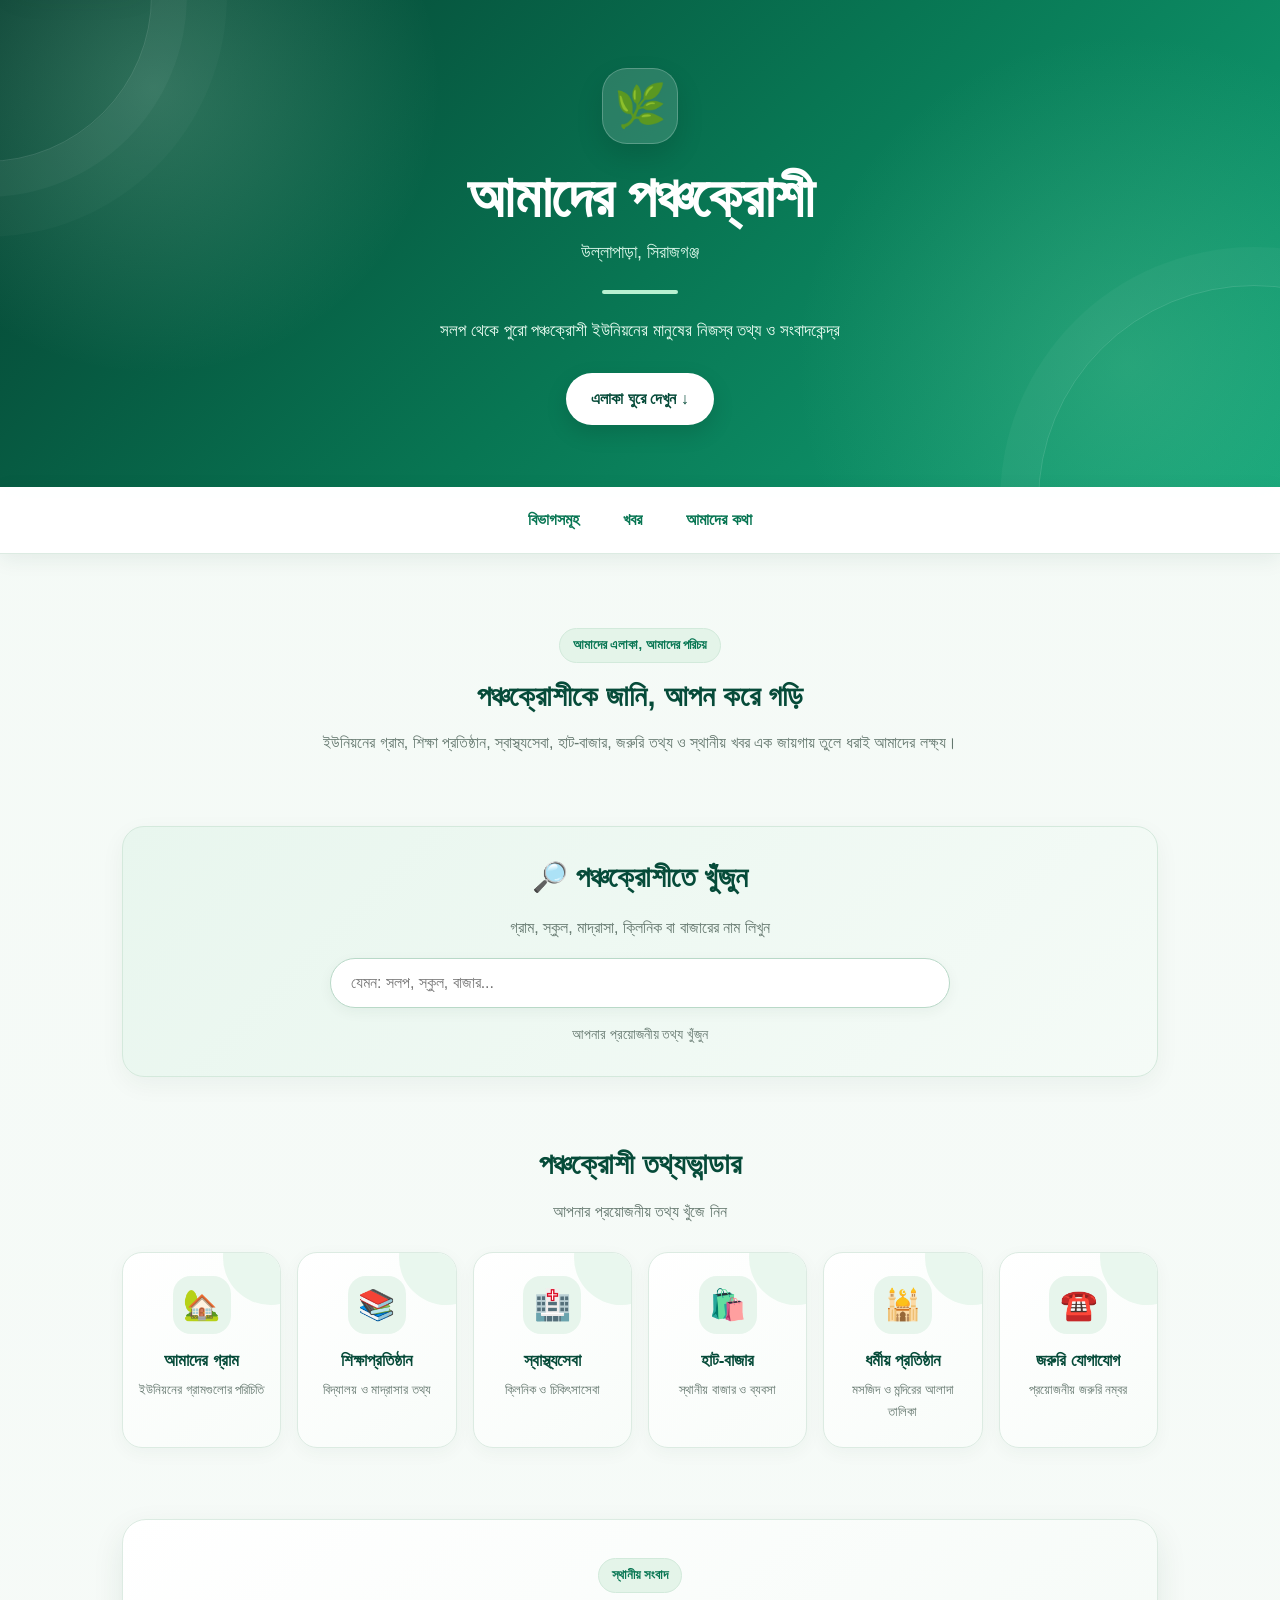
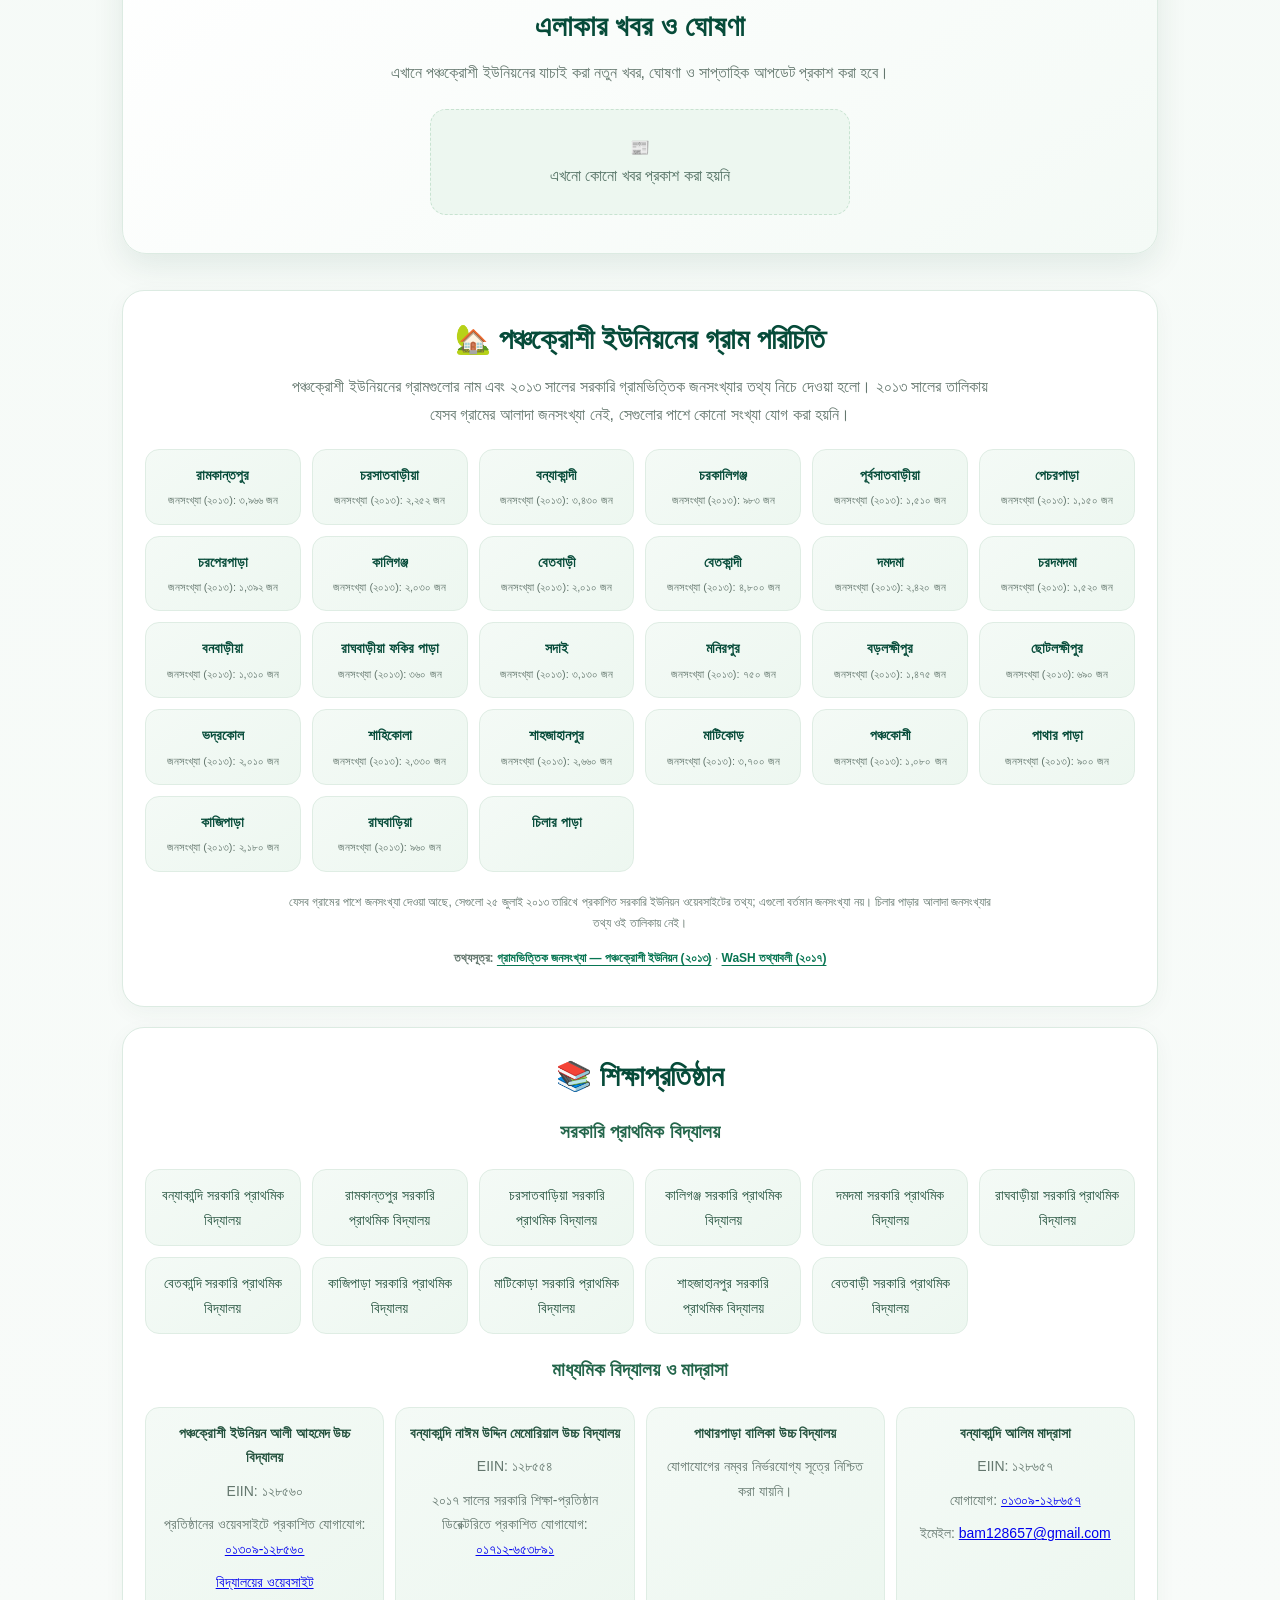
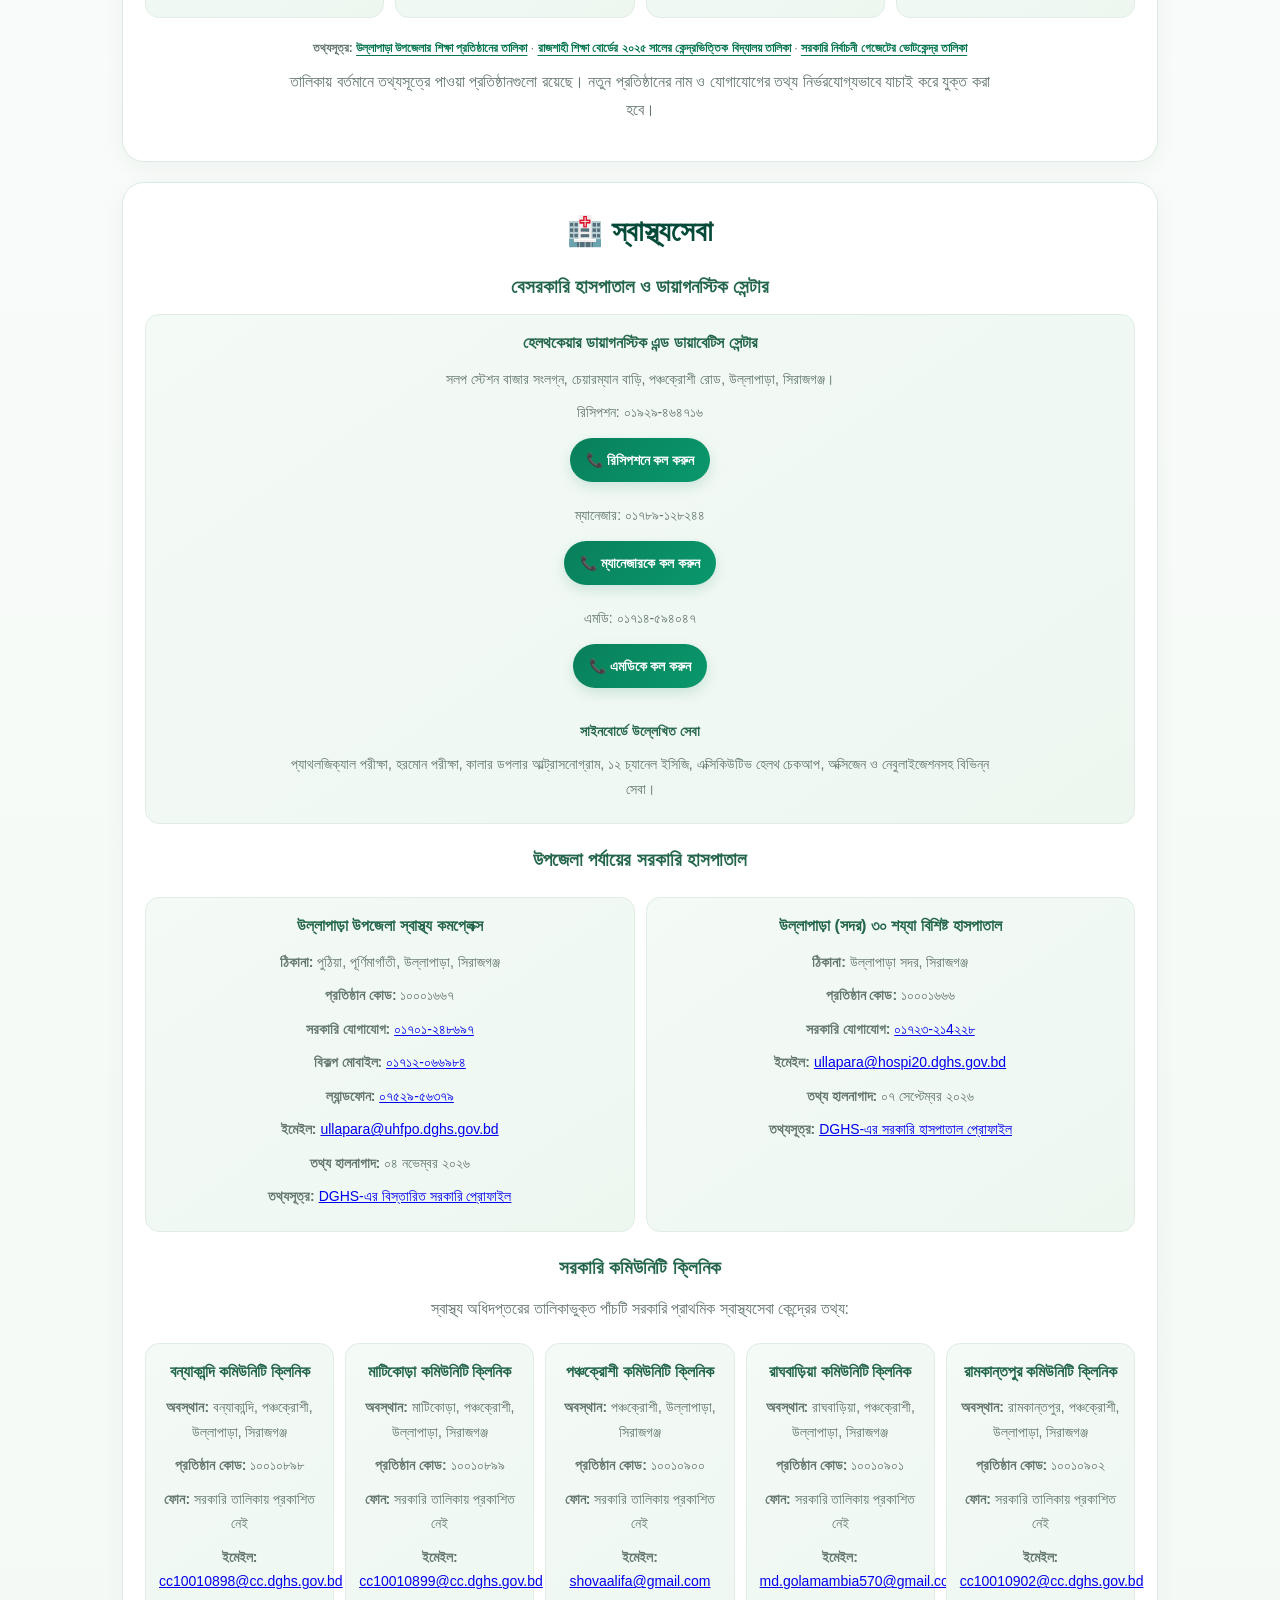
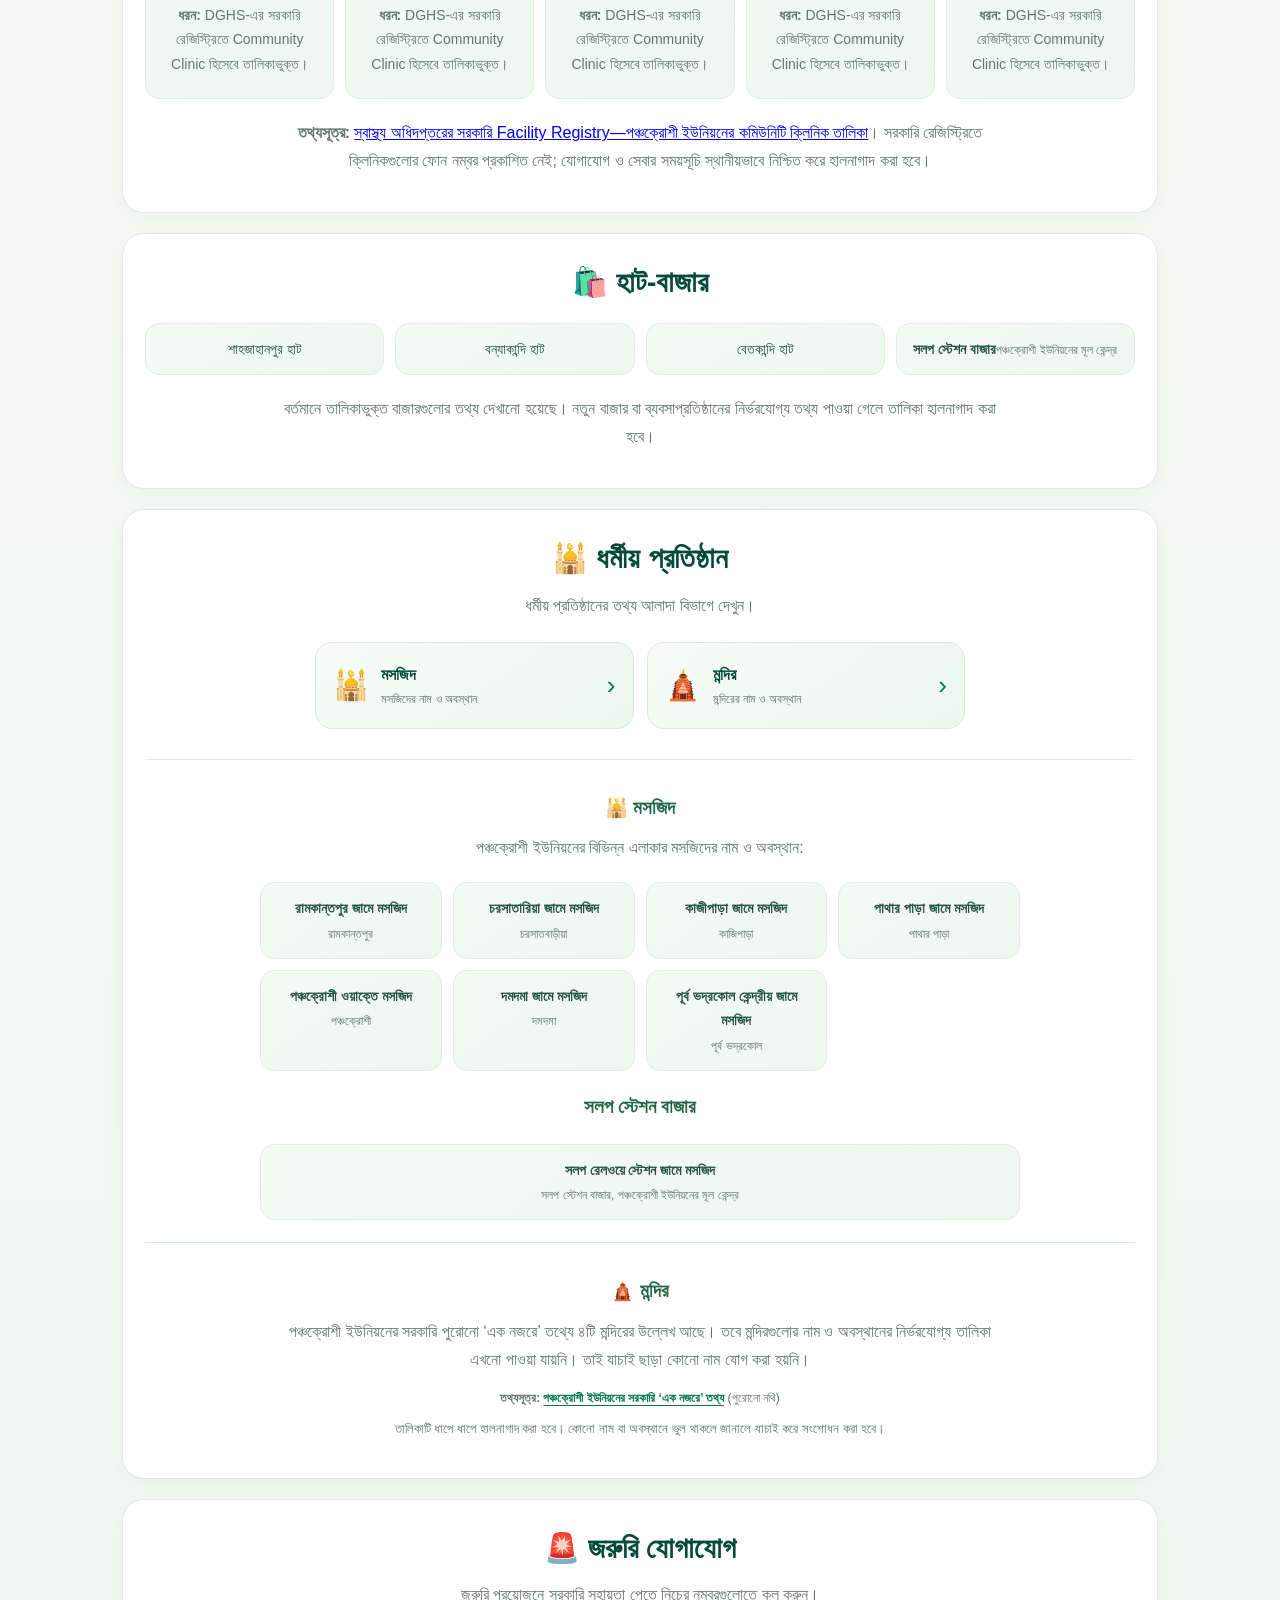
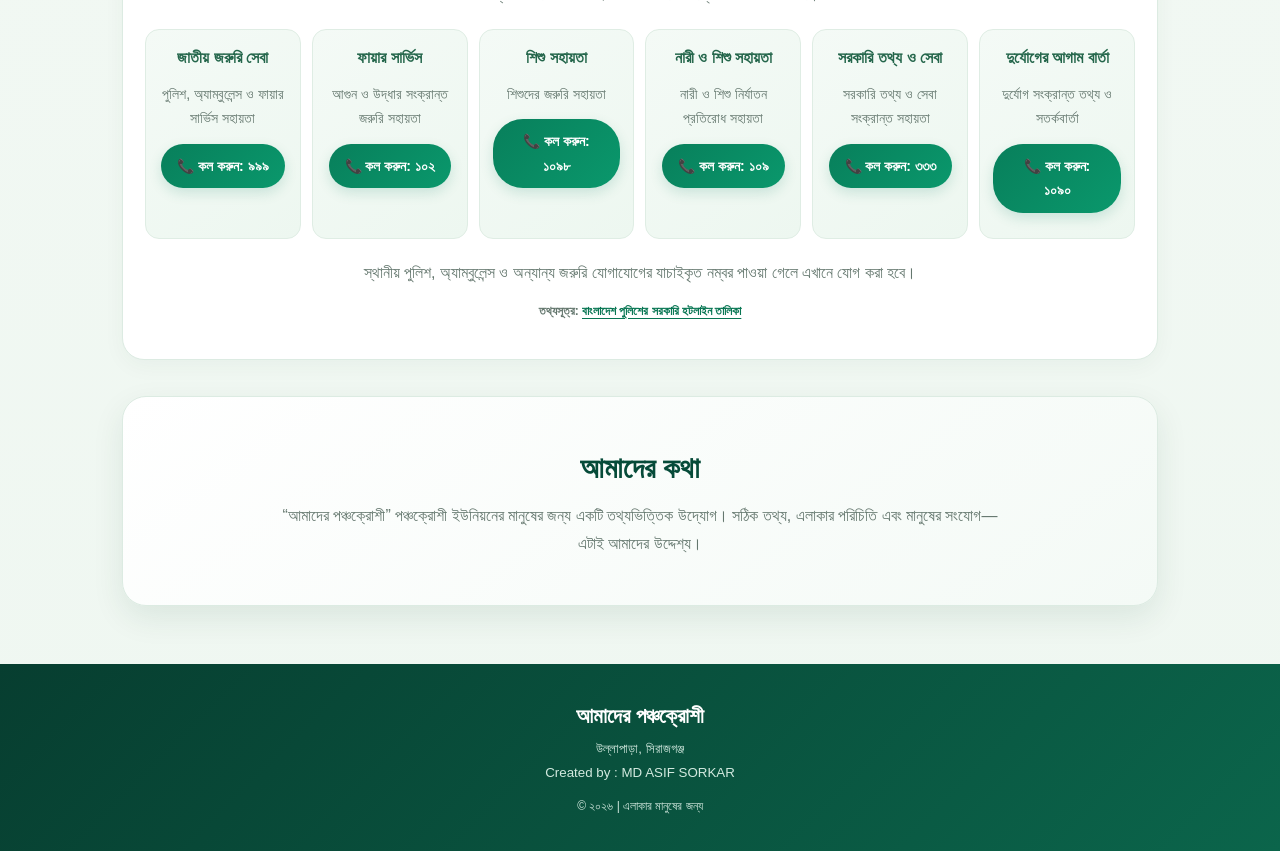
==== commit e76a178a: "Verify government health facility contacts and sources" ====
--- a/index.html
+++ b/index.html
@@ -149,16 +149,27 @@
         <p>প্যাথলজিক্যাল পরীক্ষা, হরমোন পরীক্ষা, কালার ডপলার আল্ট্রাসনোগ্রাম, ১২ চ্যানেল ইসিজি, এক্সিকিউটিভ হেলথ চেকআপ, অক্সিজেন ও নেবুলাইজেশনসহ বিভিন্ন সেবা।</p>
       </div>
 
-      <h3>উপজেলা স্বাস্থ্য কমপ্লেক্স</h3>
+      <h3>উপজেলা পর্যায়ের সরকারি হাসপাতাল</h3>
       <div class="directory-list">
         <div class="directory-item">
           <h3>উল্লাপাড়া উপজেলা স্বাস্থ্য কমপ্লেক্স</h3>
-          <p><strong>ঠিকানা:</strong> উল্লাপাড়া, সিরাজগঞ্জ</p>
+          <p><strong>ঠিকানা:</strong> পুঠিয়া, পূর্ণিমাগাঁতী, উল্লাপাড়া, সিরাজগঞ্জ</p>
+          <p><strong>প্রতিষ্ঠান কোড:</strong> ১০০০১৬৬৭</p>
           <p><strong>সরকারি যোগাযোগ:</strong> <a href="tel:01701248697">০১৭০১-২৪৮৬৯৭</a></p>
           <p><strong>বিকল্প মোবাইল:</strong> <a href="tel:01712066984">০১৭১২-০৬৬৯৮৪</a></p>
           <p><strong>ল্যান্ডফোন:</strong> <a href="tel:0752956379">০৭৫২৯-৫৬৩৭৯</a></p>
           <p><strong>ইমেইল:</strong> <a href="mailto:ullapara@uhfpo.dghs.gov.bd">ullapara@uhfpo.dghs.gov.bd</a></p>
-          <p><strong>তথ্যসূত্র:</strong> <a href="https://hris.mohfw.gov.bd/public/facility-registry/facilities/1661/profile" target="_blank" rel="noopener noreferrer">স্বাস্থ্য অধিদপ্তরের DGHS Facility Registry</a></p>
+          <p><strong>তথ্য হালনাগাদ:</strong> ০৪ নভেম্বর ২০২৬</p>
+          <p><strong>তথ্যসূত্র:</strong> <a href="https://hrm.dghs.gov.bd/public/facility-registry/facilities/1661/profile?tab=detailed-information" target="_blank" rel="noopener noreferrer">DGHS-এর বিস্তারিত সরকারি প্রোফাইল</a></p>
+        </div>
+        <div class="directory-item">
+          <h3>উল্লাপাড়া (সদর) ৩০ শয্যা বিশিষ্ট হাসপাতাল</h3>
+          <p><strong>ঠিকানা:</strong> উল্লাপাড়া সদর, সিরাজগঞ্জ</p>
+          <p><strong>প্রতিষ্ঠান কোড:</strong> ১০০০১৬৬৬</p>
+          <p><strong>সরকারি যোগাযোগ:</strong> <a href="tel:01723214228">০১৭২৩-২১4২২৮</a></p>
+          <p><strong>ইমেইল:</strong> <a href="mailto:ullapara@hospi20.dghs.gov.bd">ullapara@hospi20.dghs.gov.bd</a></p>
+          <p><strong>তথ্য হালনাগাদ:</strong> ০৭ সেপ্টেম্বর ২০২৬</p>
+          <p><strong>তথ্যসূত্র:</strong> <a href="https://hrm.dghs.gov.bd/public/facility-registry/facilities/1660/profile?tab=at-a-glance" target="_blank" rel="noopener noreferrer">DGHS-এর সরকারি হাসপাতাল প্রোফাইল</a></p>
         </div>
       </div>
 
@@ -172,7 +183,7 @@
           <p><strong>প্রতিষ্ঠান কোড:</strong> ১০০১০৮৯৮</p>
           <p><strong>ফোন:</strong> সরকারি তালিকায় প্রকাশিত নেই</p>
           <p><strong>ইমেইল:</strong> <a href="mailto:cc10010898@cc.dghs.gov.bd">cc10010898@cc.dghs.gov.bd</a></p>
-          <p><strong>সেবা:</strong> প্রাথমিক স্বাস্থ্য পরামর্শ ও সাধারণ স্বাস্থ্যসেবা।</p>
+          <p><strong>ধরন:</strong> DGHS-এর সরকারি রেজিস্ট্রিতে Community Clinic হিসেবে তালিকাভুক্ত।</p>
         </div>
 
         <div class="directory-item">
@@ -181,7 +192,7 @@
           <p><strong>প্রতিষ্ঠান কোড:</strong> ১০০১০৮৯৯</p>
           <p><strong>ফোন:</strong> সরকারি তালিকায় প্রকাশিত নেই</p>
           <p><strong>ইমেইল:</strong> <a href="mailto:cc10010899@cc.dghs.gov.bd">cc10010899@cc.dghs.gov.bd</a></p>
-          <p><strong>সেবা:</strong> প্রাথমিক স্বাস্থ্য পরামর্শ ও সাধারণ স্বাস্থ্যসেবা।</p>
+          <p><strong>ধরন:</strong> DGHS-এর সরকারি রেজিস্ট্রিতে Community Clinic হিসেবে তালিকাভুক্ত।</p>
         </div>
 
         <div class="directory-item">
@@ -190,7 +201,7 @@
           <p><strong>প্রতিষ্ঠান কোড:</strong> ১০০১০৯০০</p>
           <p><strong>ফোন:</strong> সরকারি তালিকায় প্রকাশিত নেই</p>
           <p><strong>ইমেইল:</strong> <a href="mailto:shovaalifa@gmail.com">shovaalifa@gmail.com</a></p>
-          <p><strong>সেবা:</strong> প্রাথমিক স্বাস্থ্য পরামর্শ ও সাধারণ স্বাস্থ্যসেবা।</p>
+          <p><strong>ধরন:</strong> DGHS-এর সরকারি রেজিস্ট্রিতে Community Clinic হিসেবে তালিকাভুক্ত।</p>
         </div>
 
         <div class="directory-item">
@@ -199,7 +210,7 @@
           <p><strong>প্রতিষ্ঠান কোড:</strong> ১০০১০৯০১</p>
           <p><strong>ফোন:</strong> সরকারি তালিকায় প্রকাশিত নেই</p>
           <p><strong>ইমেইল:</strong> <a href="mailto:md.golamambia570@gmail.com">md.golamambia570@gmail.com</a></p>
-          <p><strong>সেবা:</strong> প্রাথমিক স্বাস্থ্য পরামর্শ ও সাধারণ স্বাস্থ্যসেবা।</p>
+          <p><strong>ধরন:</strong> DGHS-এর সরকারি রেজিস্ট্রিতে Community Clinic হিসেবে তালিকাভুক্ত।</p>
         </div>
 
         <div class="directory-item">
@@ -208,11 +219,11 @@
           <p><strong>প্রতিষ্ঠান কোড:</strong> ১০০১০৯০২</p>
           <p><strong>ফোন:</strong> সরকারি তালিকায় প্রকাশিত নেই</p>
           <p><strong>ইমেইল:</strong> <a href="mailto:cc10010902@cc.dghs.gov.bd">cc10010902@cc.dghs.gov.bd</a></p>
-          <p><strong>সেবা:</strong> প্রাথমিক স্বাস্থ্য পরামর্শ ও সাধারণ স্বাস্থ্যসেবা।</p>
-        </div>
-
-      </div>
-      <p>তথ্যসূত্র: DGHS Facility Registry। ফোন নম্বর ও সেবার সময়সূচি স্থানীয়ভাবে যাচাই করে হালনাগাদ করা হবে।</p>
+          <p><strong>ধরন:</strong> DGHS-এর সরকারি রেজিস্ট্রিতে Community Clinic হিসেবে তালিকাভুক্ত।</p>
+        </div>
+
+      </div>
+      <p><strong>তথ্যসূত্র:</strong> <a href="https://hris.mohfw.gov.bd/public/facility-registry/reports/organization-list?alias_columns_csv=Id%2CName%2CName+%28Bangla%29%2CCode%2CEmail%2CAgency%2CType%2CDivision%2CDistrict%2CCity+Corporation%2CUpazila%2CPaurasava%2CUnion%2CPrivate&amp;columns_csv=id%2Cname%2Cname_bn%2Ccode%2Cemail_1%2Cfacility_agency_name%2Cfacility_type_name%2Cdivision_name%2Cdistrict_name%2Ccity_corporation_name%2Cupazila_name%2Cpaurasava_name%2Cunion_name%2Cis_private&amp;is_active=1&amp;page=211&amp;submit=Run" target="_blank" rel="noopener noreferrer">স্বাস্থ্য অধিদপ্তরের সরকারি Facility Registry—পঞ্চক্রোশী ইউনিয়নের কমিউনিটি ক্লিনিক তালিকা</a>। সরকারি রেজিস্ট্রিতে ক্লিনিকগুলোর ফোন নম্বর প্রকাশিত নেই; যোগাযোগ ও সেবার সময়সূচি স্থানীয়ভাবে নিশ্চিত করে হালনাগাদ করা হবে।</p>
 
     </section>
 
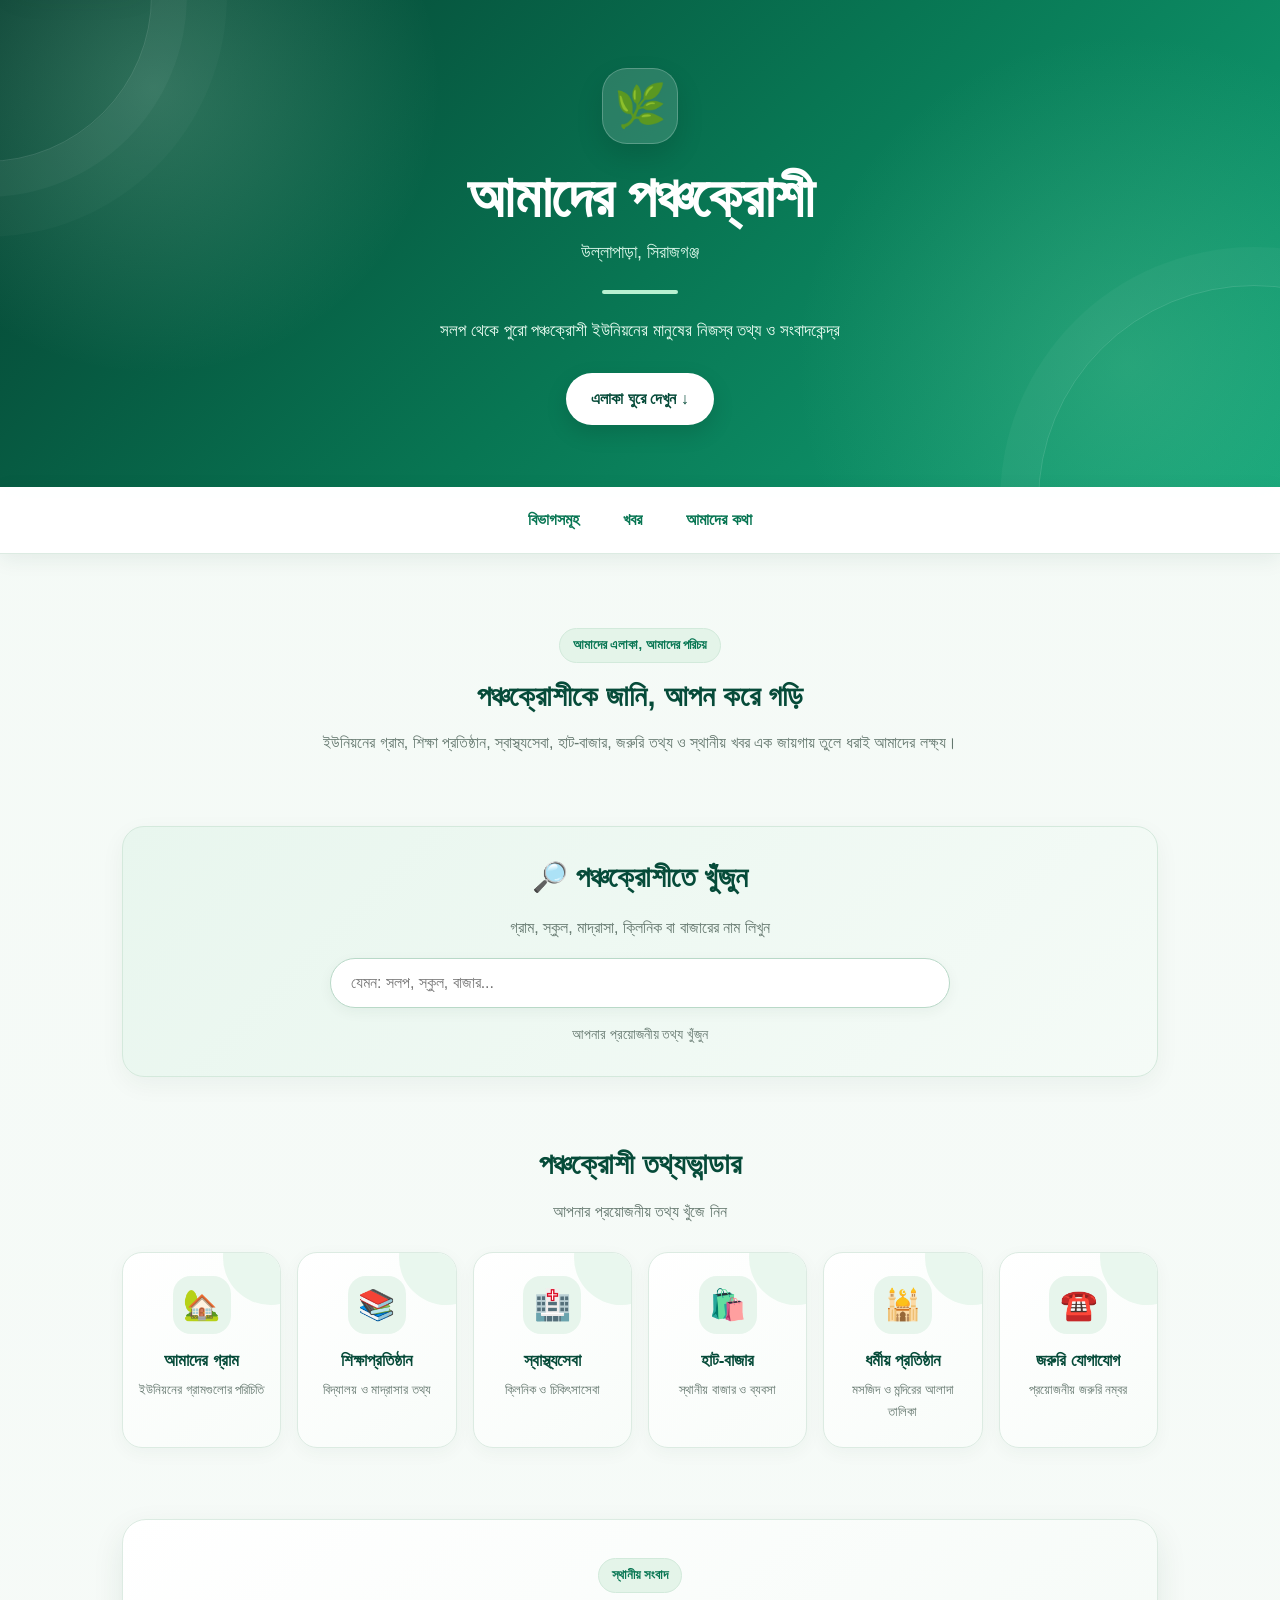
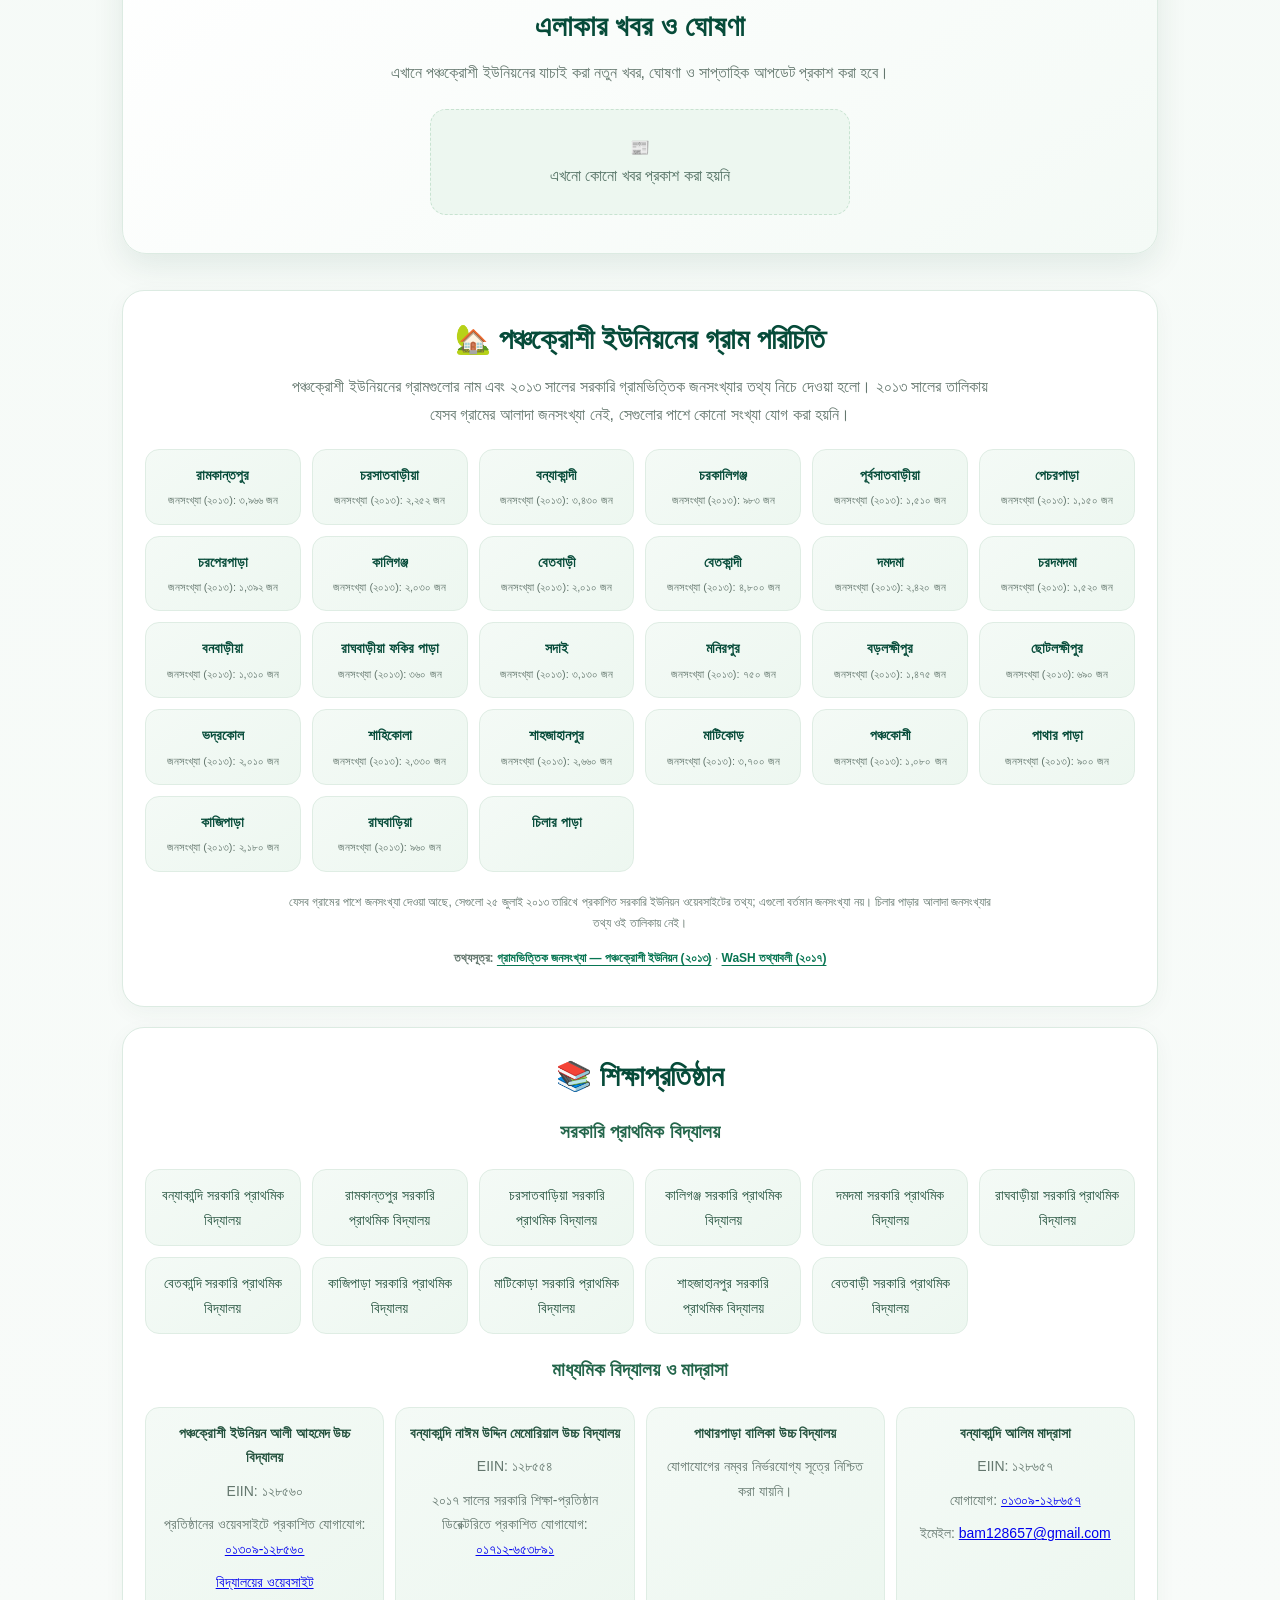
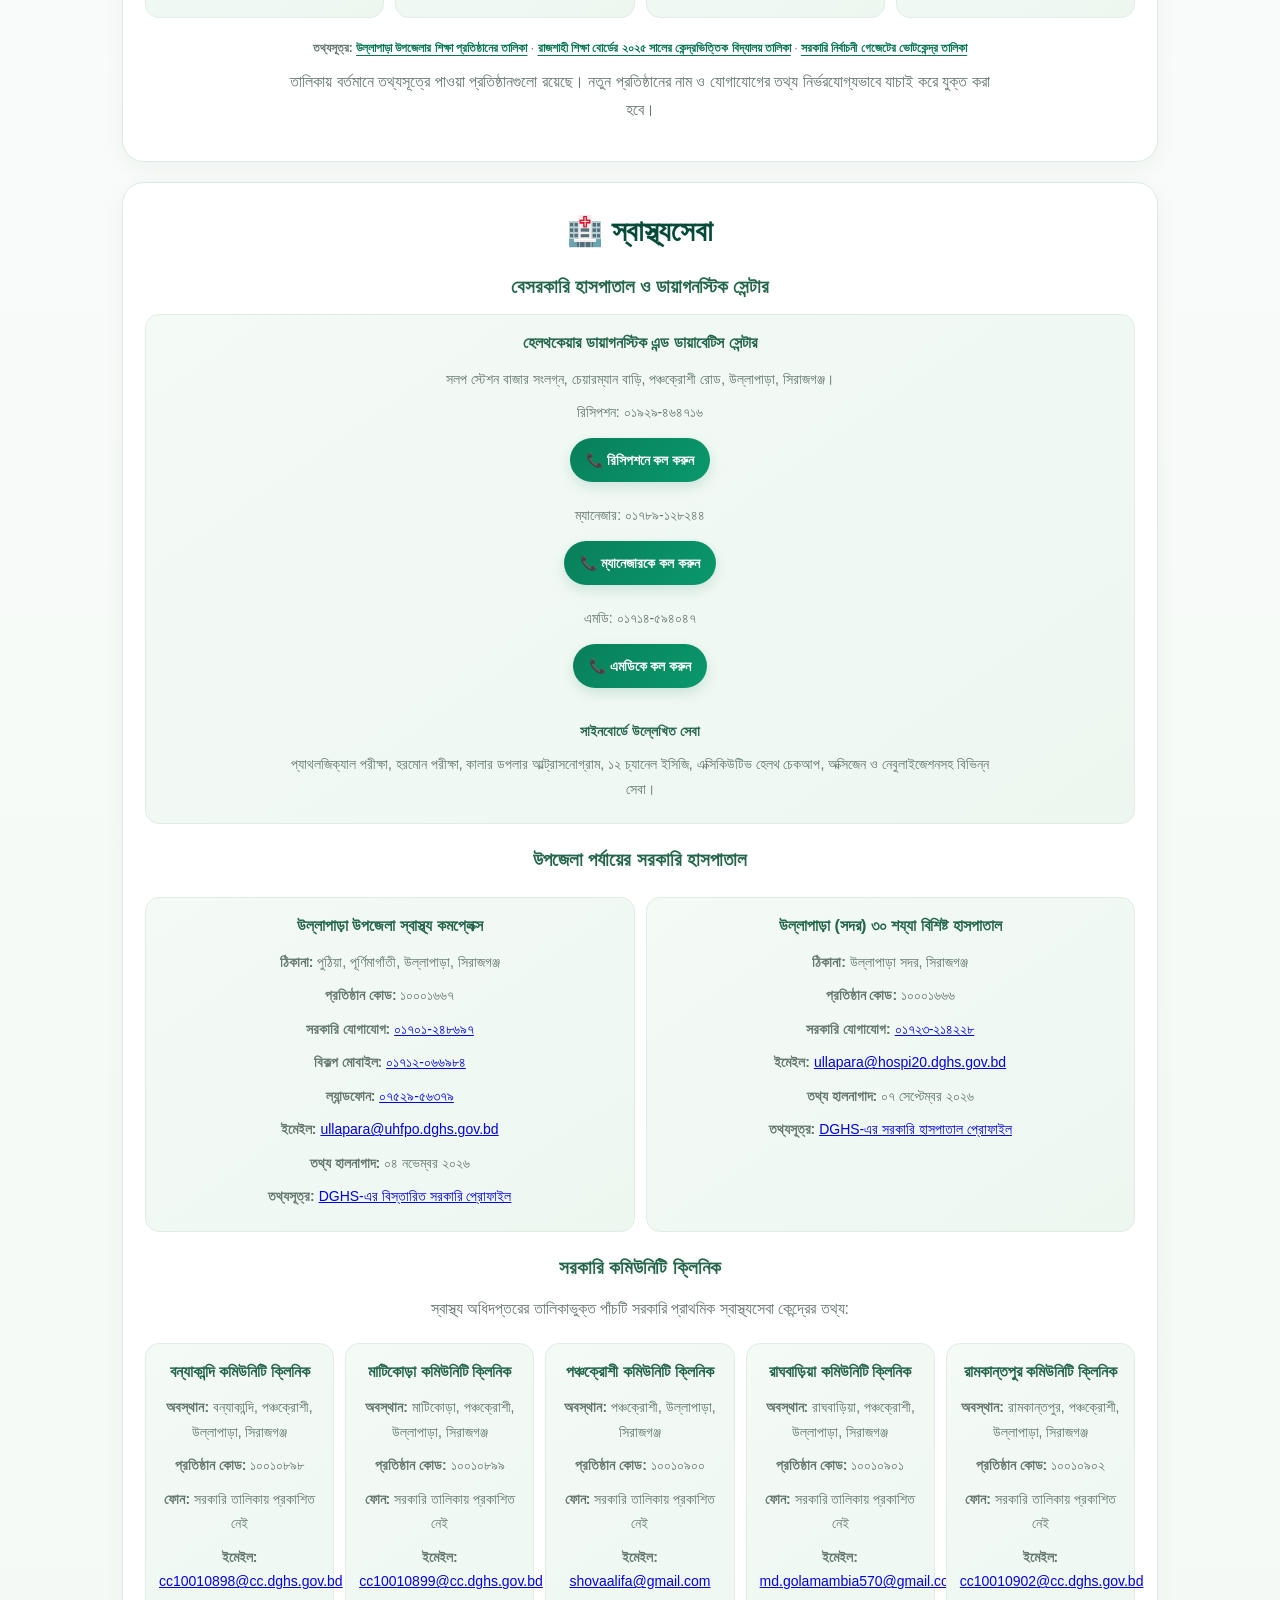
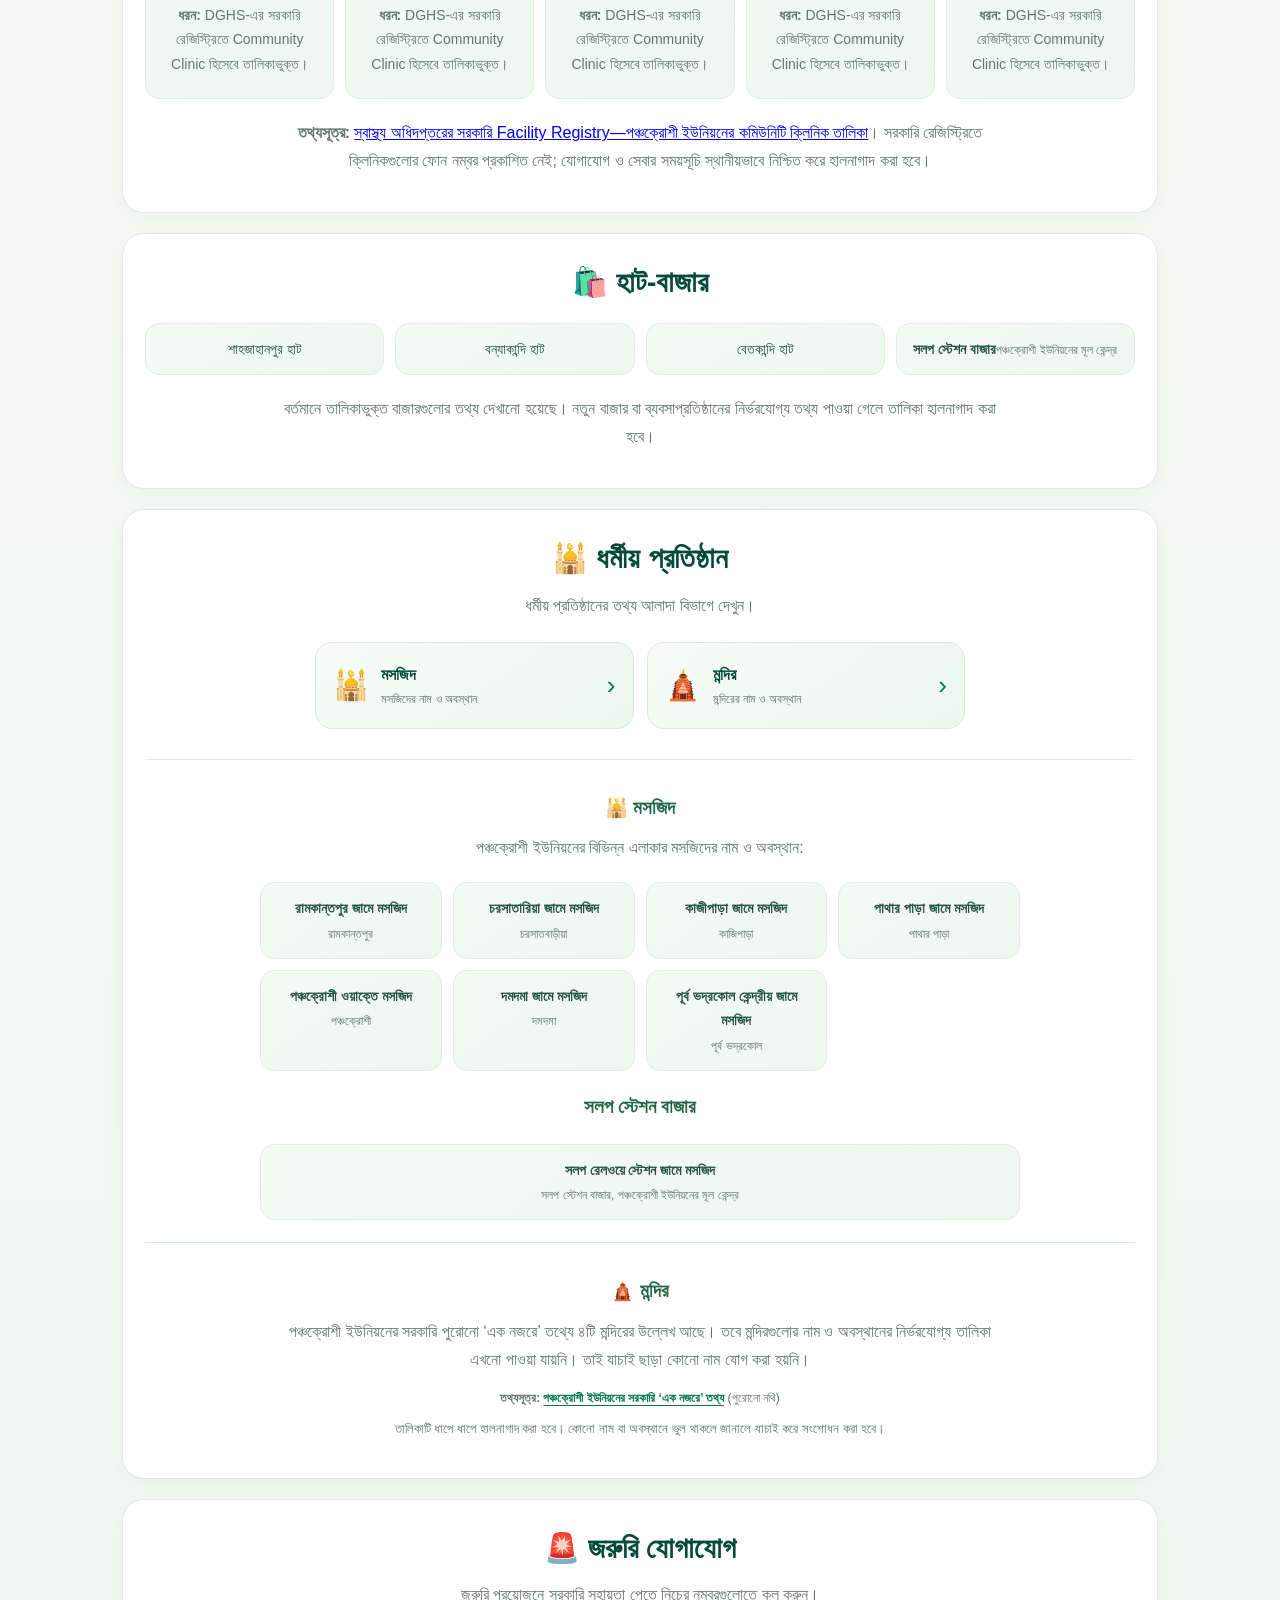
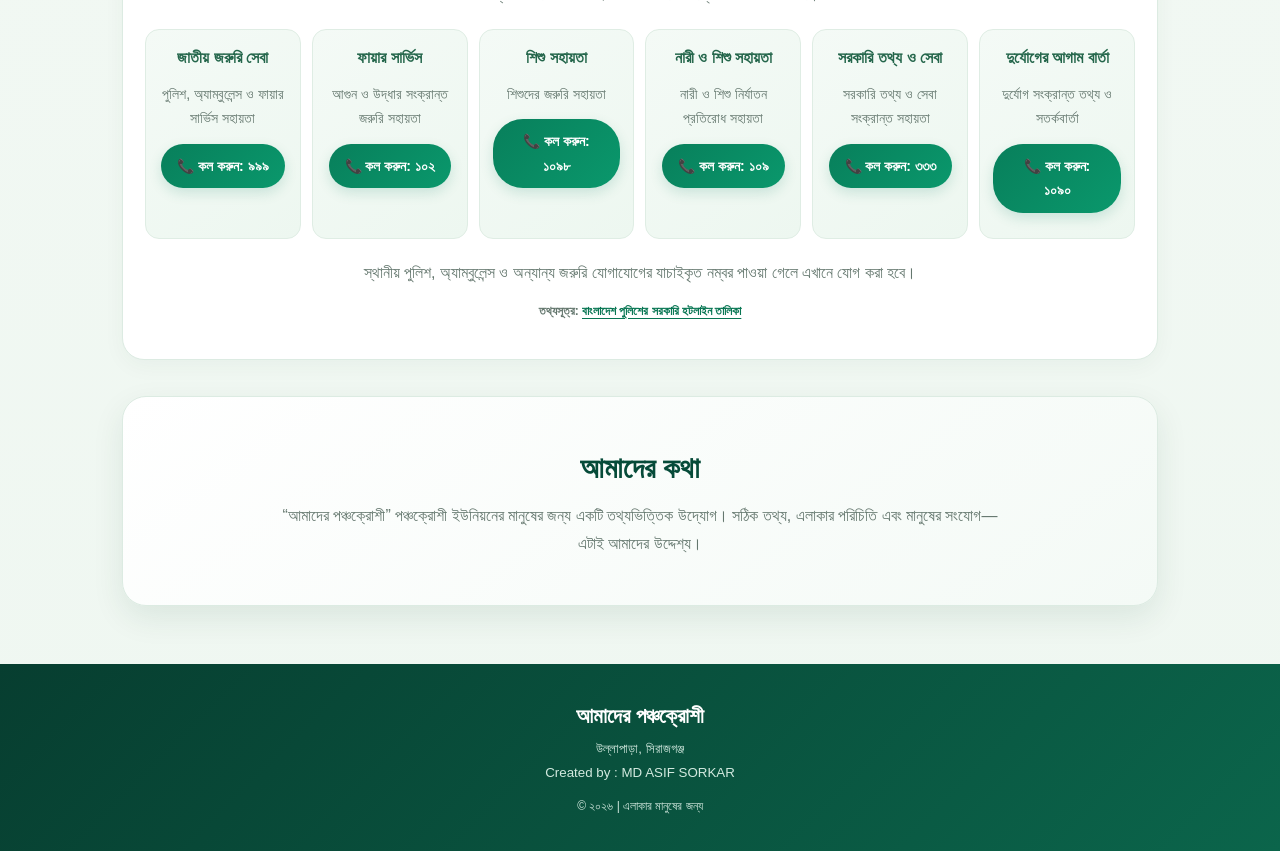
==== commit e7bf1ecb: "Correct Bengali digits in hospital phone number" ====
--- a/index.html
+++ b/index.html
@@ -166,7 +166,7 @@
           <h3>উল্লাপাড়া (সদর) ৩০ শয্যা বিশিষ্ট হাসপাতাল</h3>
           <p><strong>ঠিকানা:</strong> উল্লাপাড়া সদর, সিরাজগঞ্জ</p>
           <p><strong>প্রতিষ্ঠান কোড:</strong> ১০০০১৬৬৬</p>
-          <p><strong>সরকারি যোগাযোগ:</strong> <a href="tel:01723214228">০১৭২৩-২১4২২৮</a></p>
+          <p><strong>সরকারি যোগাযোগ:</strong> <a href="tel:01723214228">০১৭২৩-২১৪২২৮</a></p>
           <p><strong>ইমেইল:</strong> <a href="mailto:ullapara@hospi20.dghs.gov.bd">ullapara@hospi20.dghs.gov.bd</a></p>
           <p><strong>তথ্য হালনাগাদ:</strong> ০৭ সেপ্টেম্বর ২০২৬</p>
           <p><strong>তথ্যসূত্র:</strong> <a href="https://hrm.dghs.gov.bd/public/facility-registry/facilities/1660/profile?tab=at-a-glance" target="_blank" rel="noopener noreferrer">DGHS-এর সরকারি হাসপাতাল প্রোফাইল</a></p>
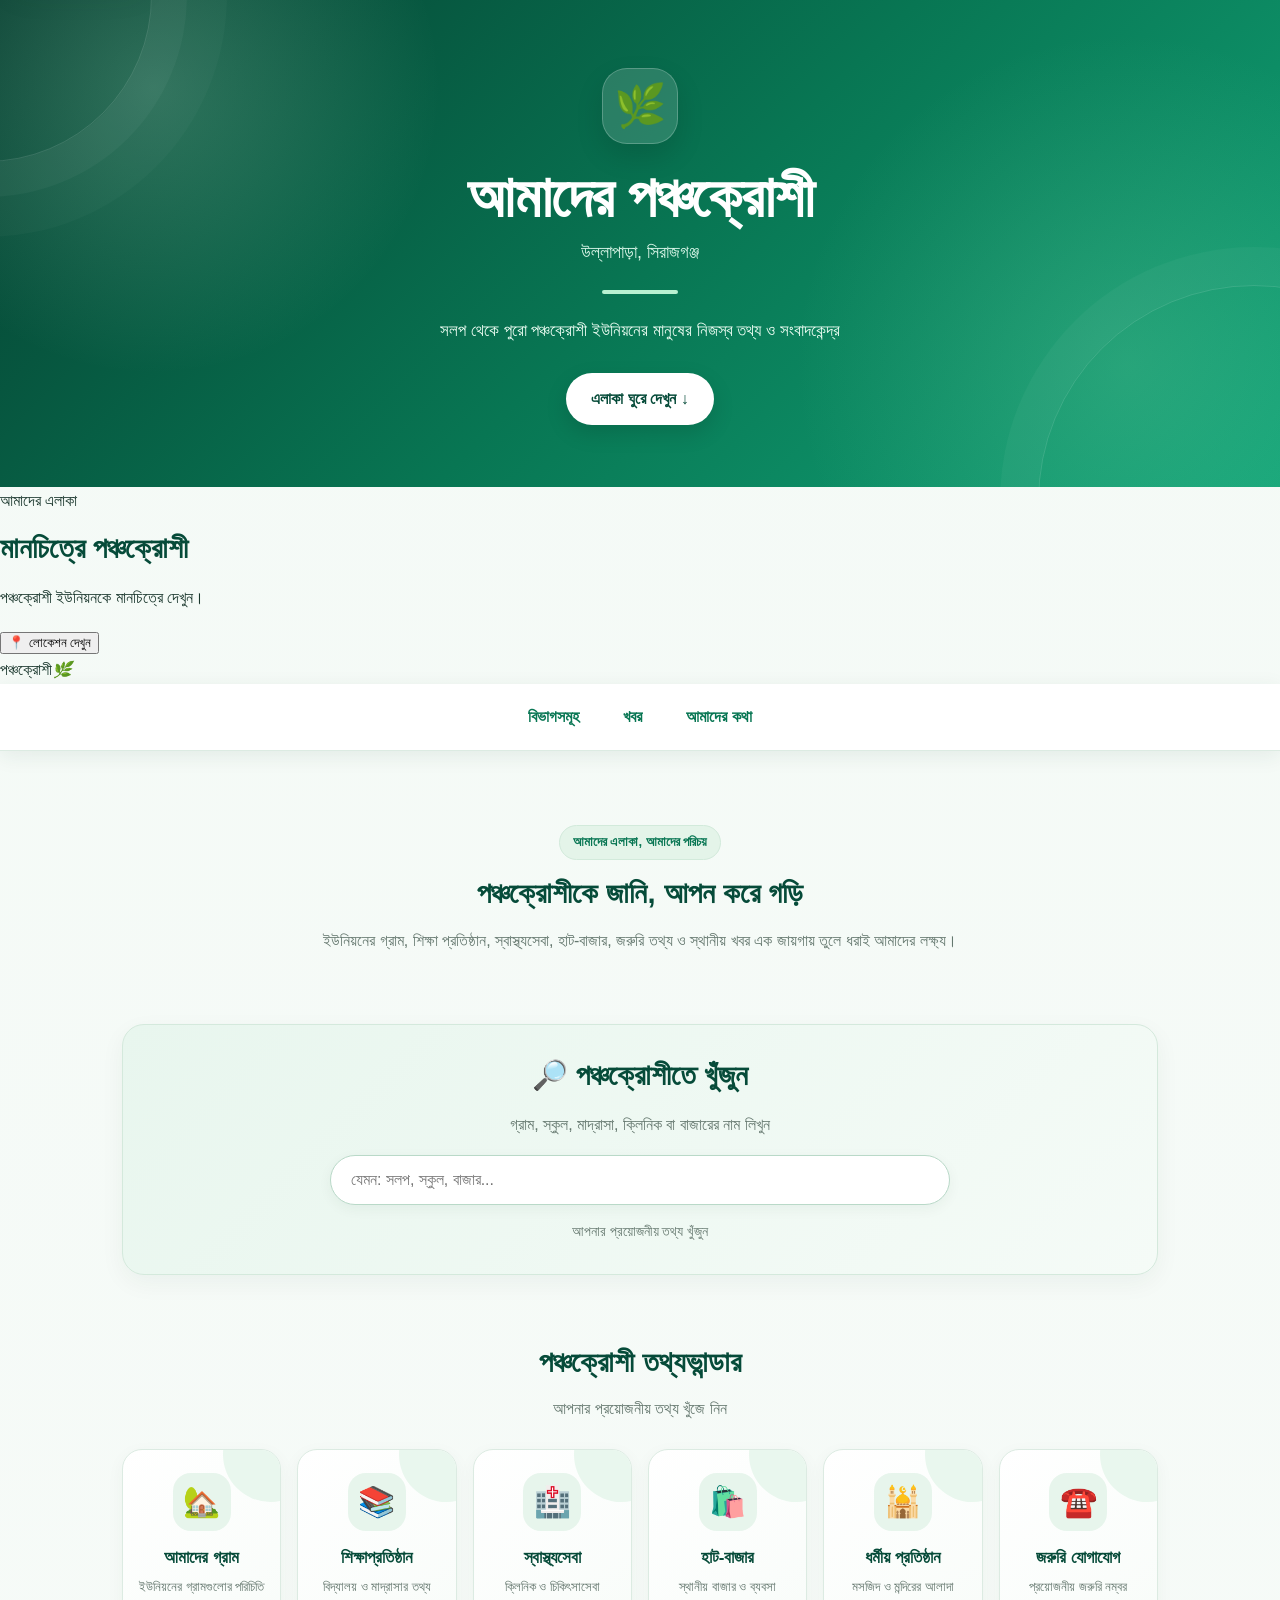
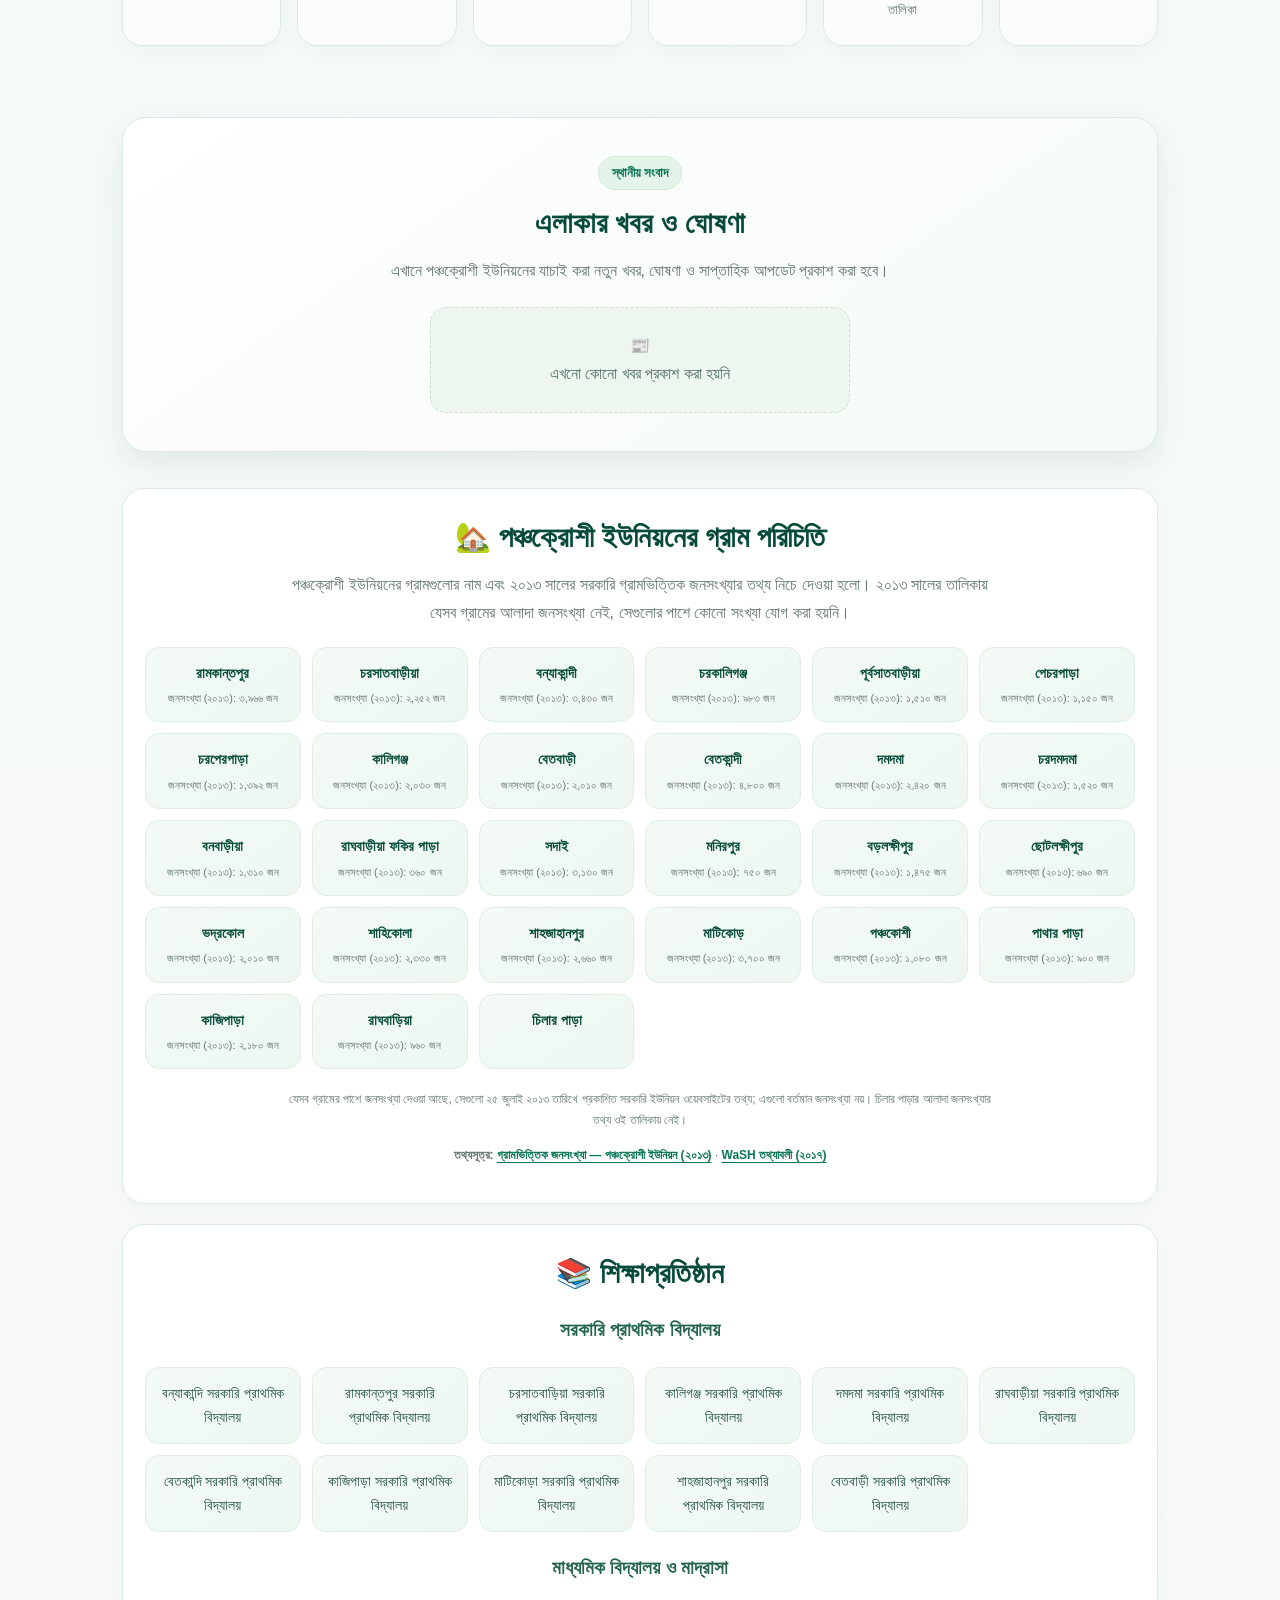
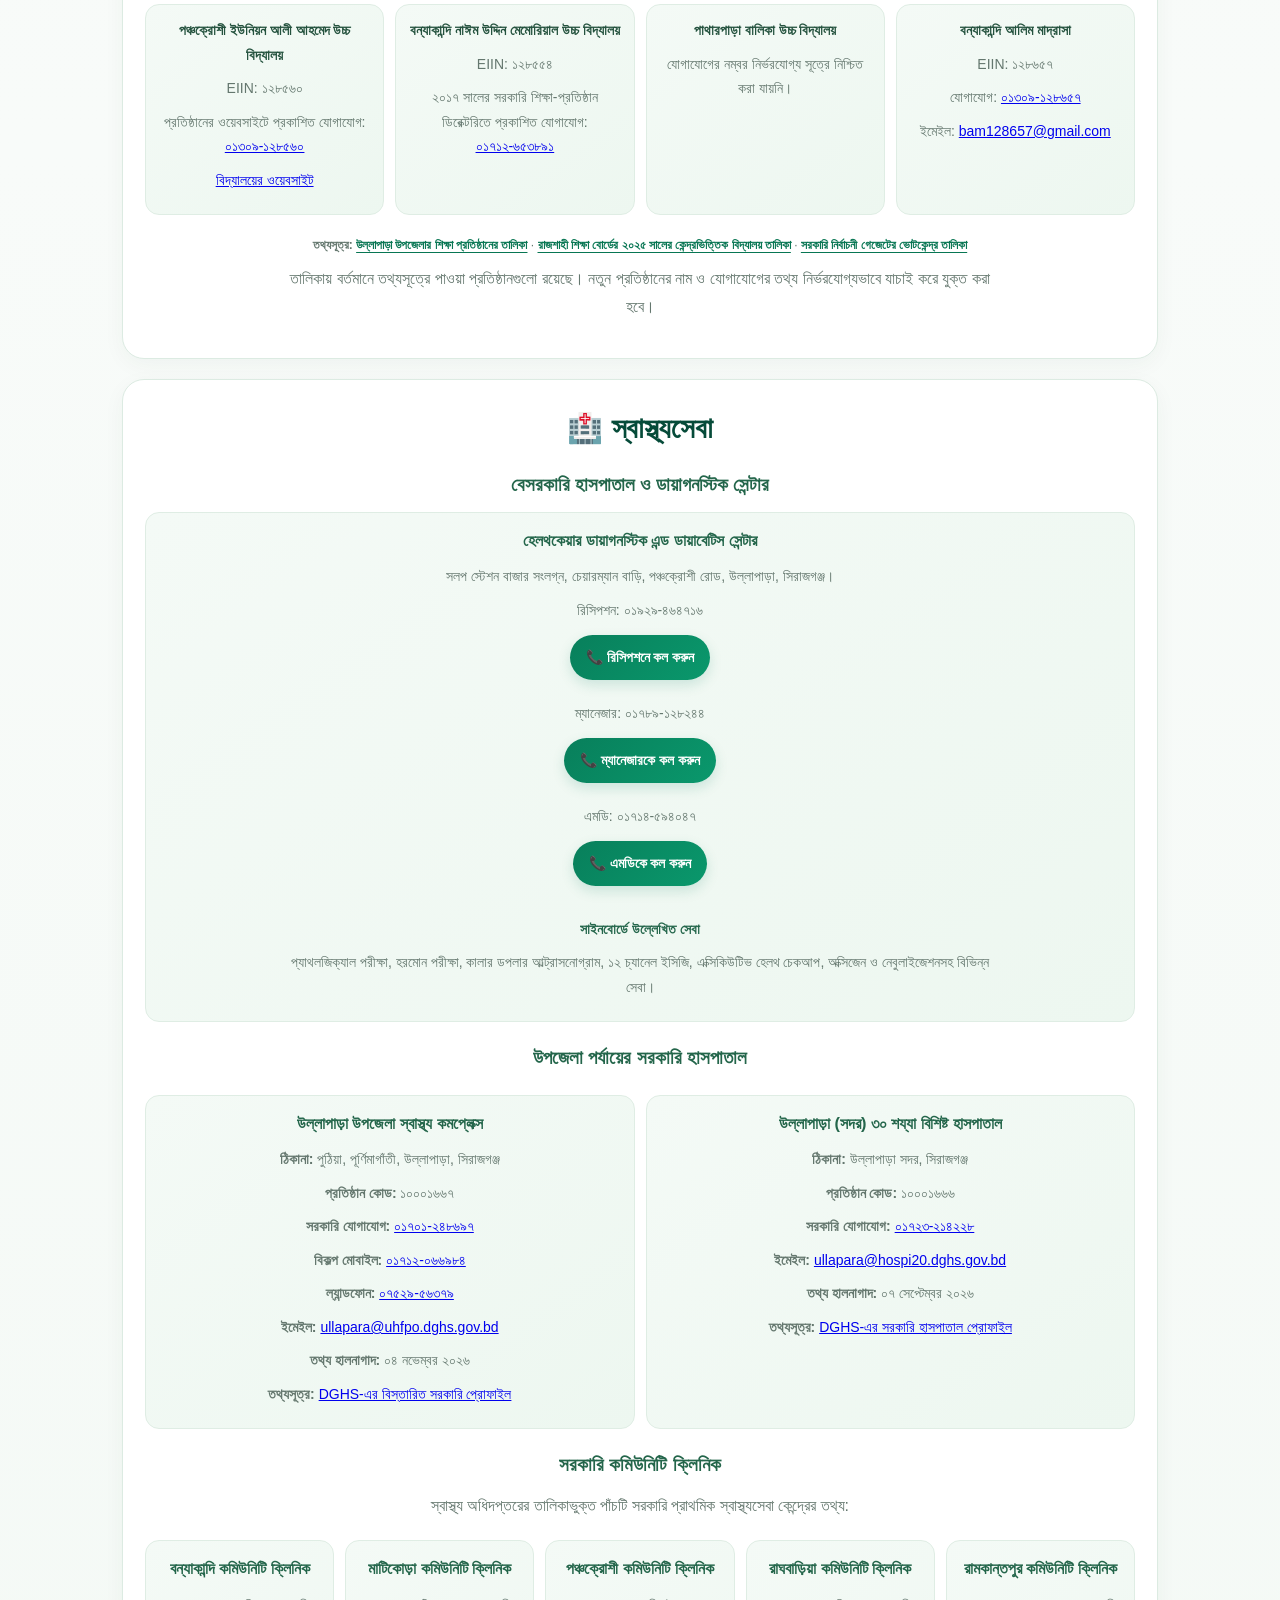
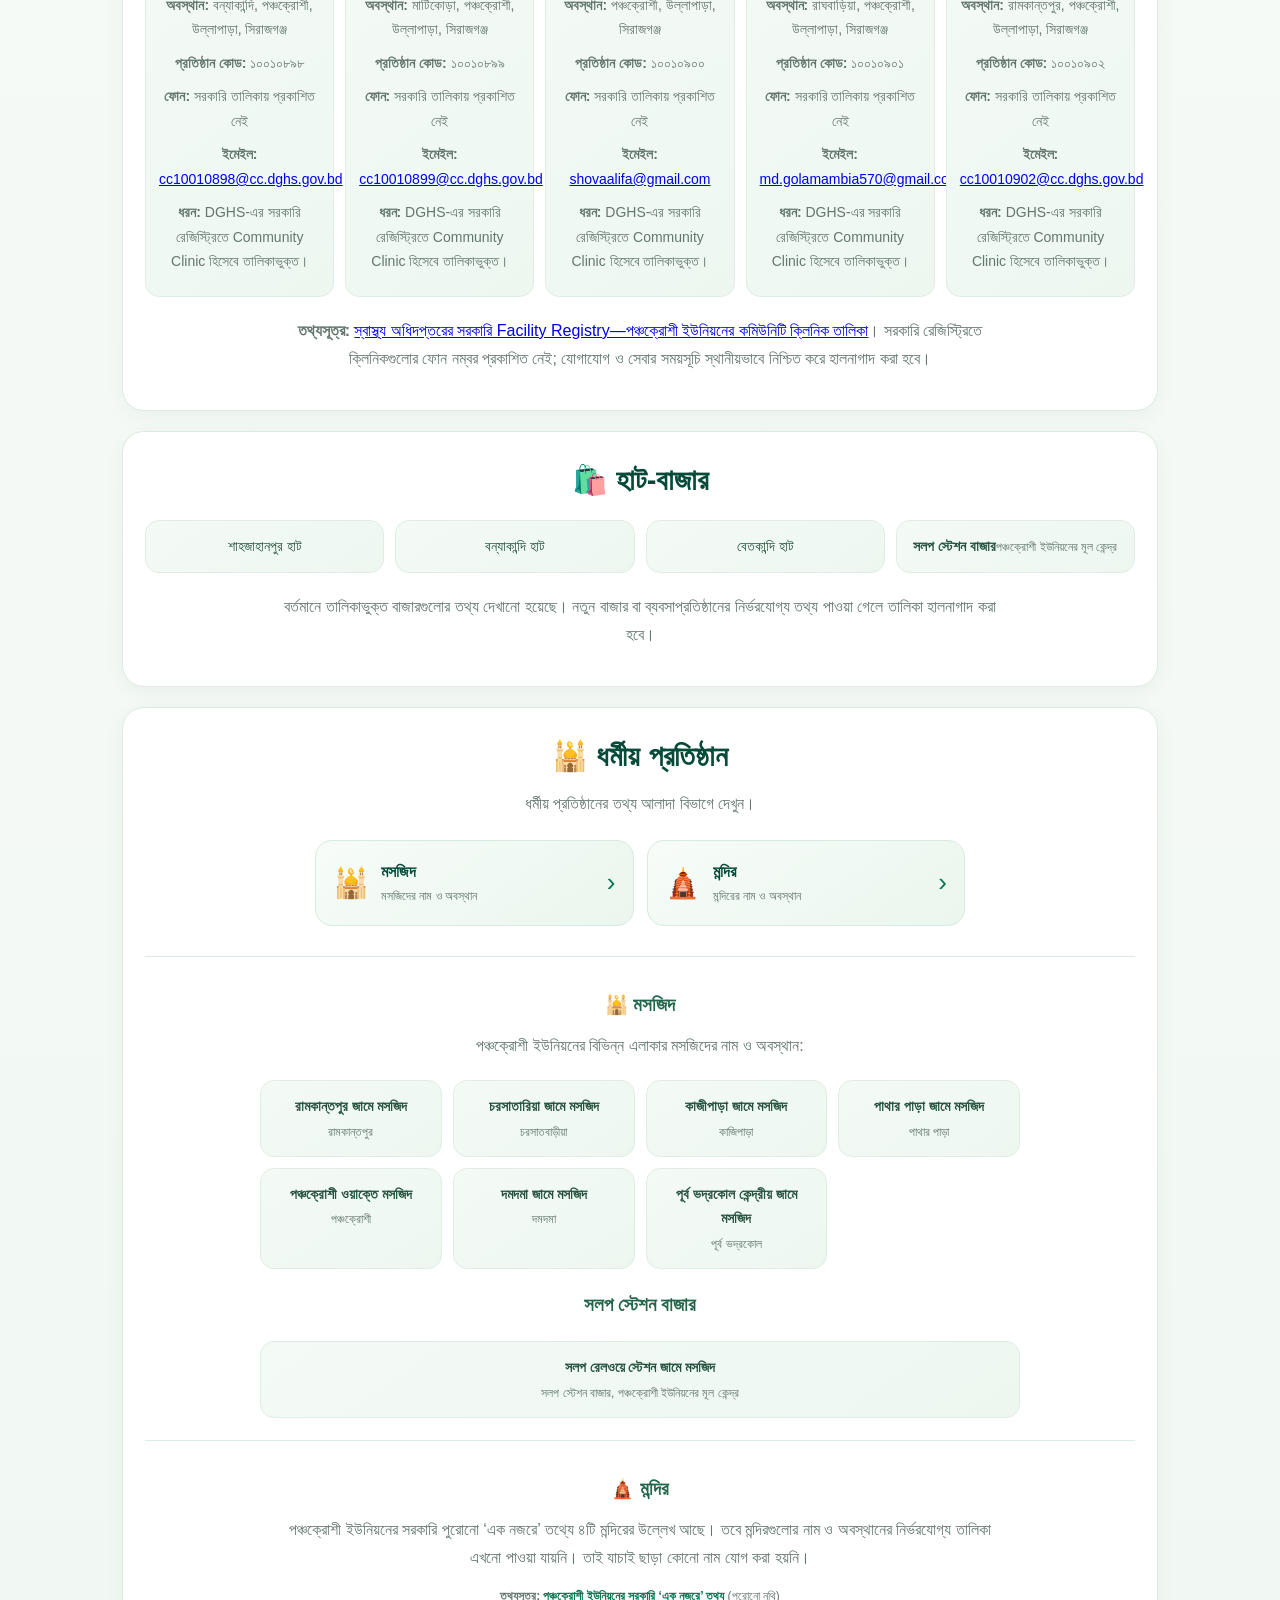
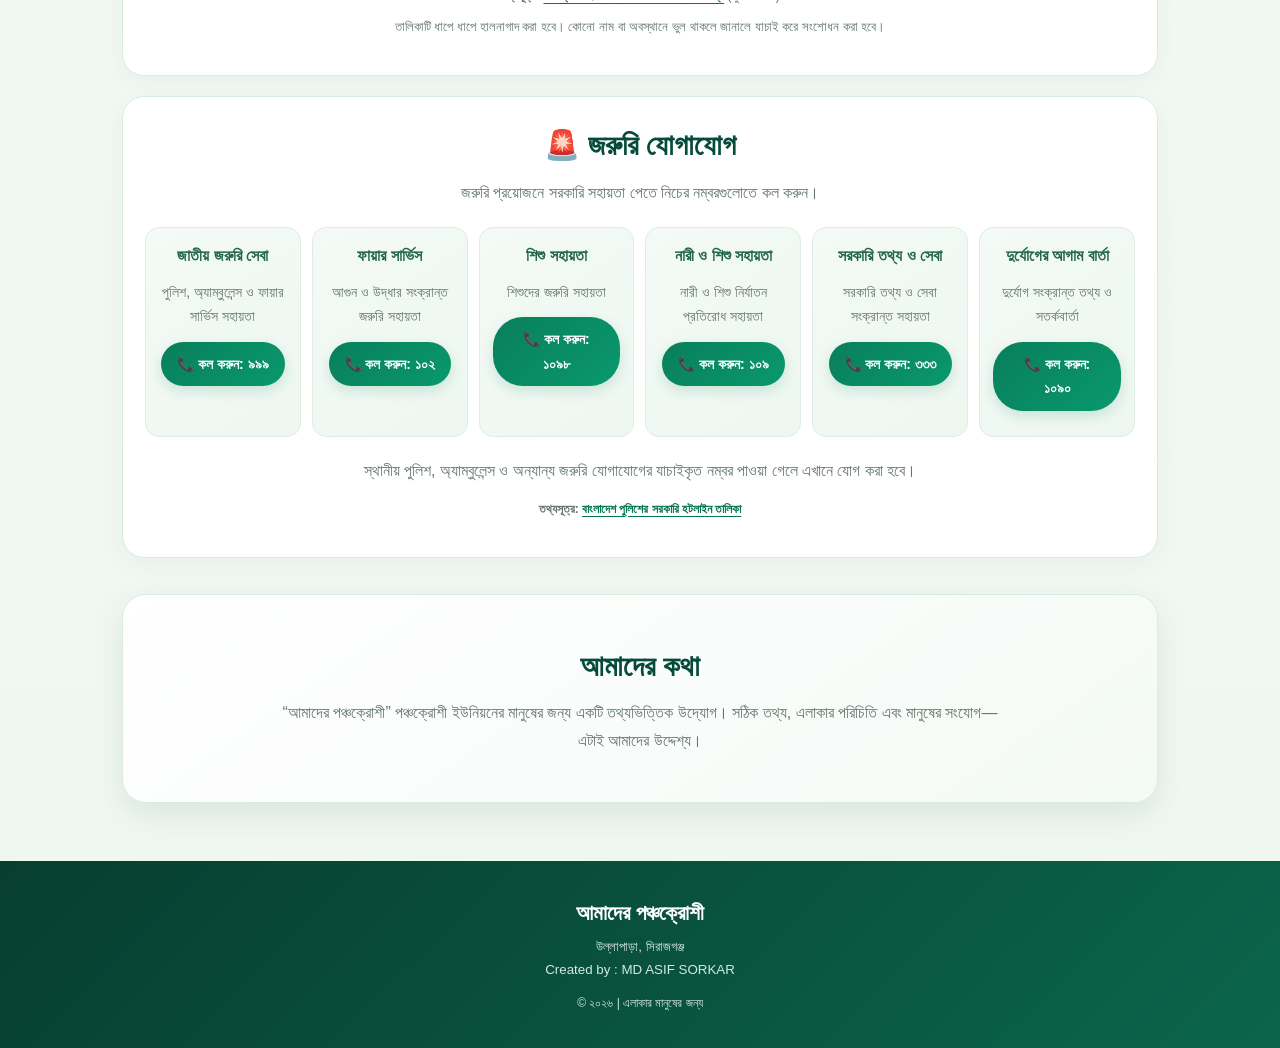
==== commit 6ef080ed: "Add Panchakroshi map and location panel" ====
--- a/index.html
+++ b/index.html
@@ -14,6 +14,9 @@
   <meta property="og:url" content="https://amader-panchakroshi.netlify.app/">
   <meta name="twitter:card" content="summary">
   <title>আমাদের পঞ্চক্রোশী | উল্লাপাড়া, সিরাজগঞ্জ</title>
+  <link rel="canonical" href="https://amader-panchakroshi.netlify.app/">
+  <link rel="icon" type="image/svg+xml" href="icon.svg">
+  <link rel="manifest" href="manifest.webmanifest">
   <link rel="stylesheet" href="style.css">
 </head>
 <body>
@@ -28,6 +31,22 @@
       <a class="explore" href="#sections">এলাকা ঘুরে দেখুন ↓</a>
     </div>
   </header>
+
+  <section class="home-map" aria-labelledby="home-map-title">
+    <div class="home-map-copy">
+      <span class="map-kicker">আমাদের এলাকা</span>
+      <h2 id="home-map-title">মানচিত্রে পঞ্চক্রোশী</h2>
+      <p>পঞ্চক্রোশী ইউনিয়নকে মানচিত্রে দেখুন।</p>
+      <button type="button" class="location-button" id="showUnionLocation" aria-controls="unionLocationPanel" aria-expanded="false">📍 লোকেশন দেখুন</button>
+    </div>
+    <div class="map-art" aria-hidden="true"><span>পঞ্চক্রোশী</span><i>🌿</i><b></b><em></em></div>
+    <div class="union-location-panel" id="unionLocationPanel" hidden>
+      <div class="map-panel-heading"><div><strong>পঞ্চক্রোশী ইউনিয়ন</strong><small>উল্লাপাড়া, সিরাজগঞ্জ</small></div><button type="button" id="closeUnionLocation" aria-label="মানচিত্র বন্ধ করুন">×</button></div>
+      <div id="unionMap" role="region" aria-label="পঞ্চক্রোশী ইউনিয়নের মানচিত্র"><p class="map-loading">মানচিত্র লোড হচ্ছে…</p></div>
+      <p class="map-boundary-note">ইউনিয়নের বাইরের এলাকা বাদ দিয়ে সীমানা দেখানোর ব্যবস্থা করা হয়েছে। গ্রামের আলাদা সীমানার নির্ভুল সরকারি ডিজিটাল তথ্য পাওয়া গেলে সেগুলোও যুক্ত করা হবে।</p>
+      <p class="map-attribution">সীমানা তথ্য: geoBoundaries / BBS-OCHA · মানচিত্র: OpenStreetMap</p>
+    </div>
+  </section>
 
   <nav class="navigation" aria-label="প্রধান নেভিগেশন">
     <a href="#sections">বিভাগসমূহ</a>
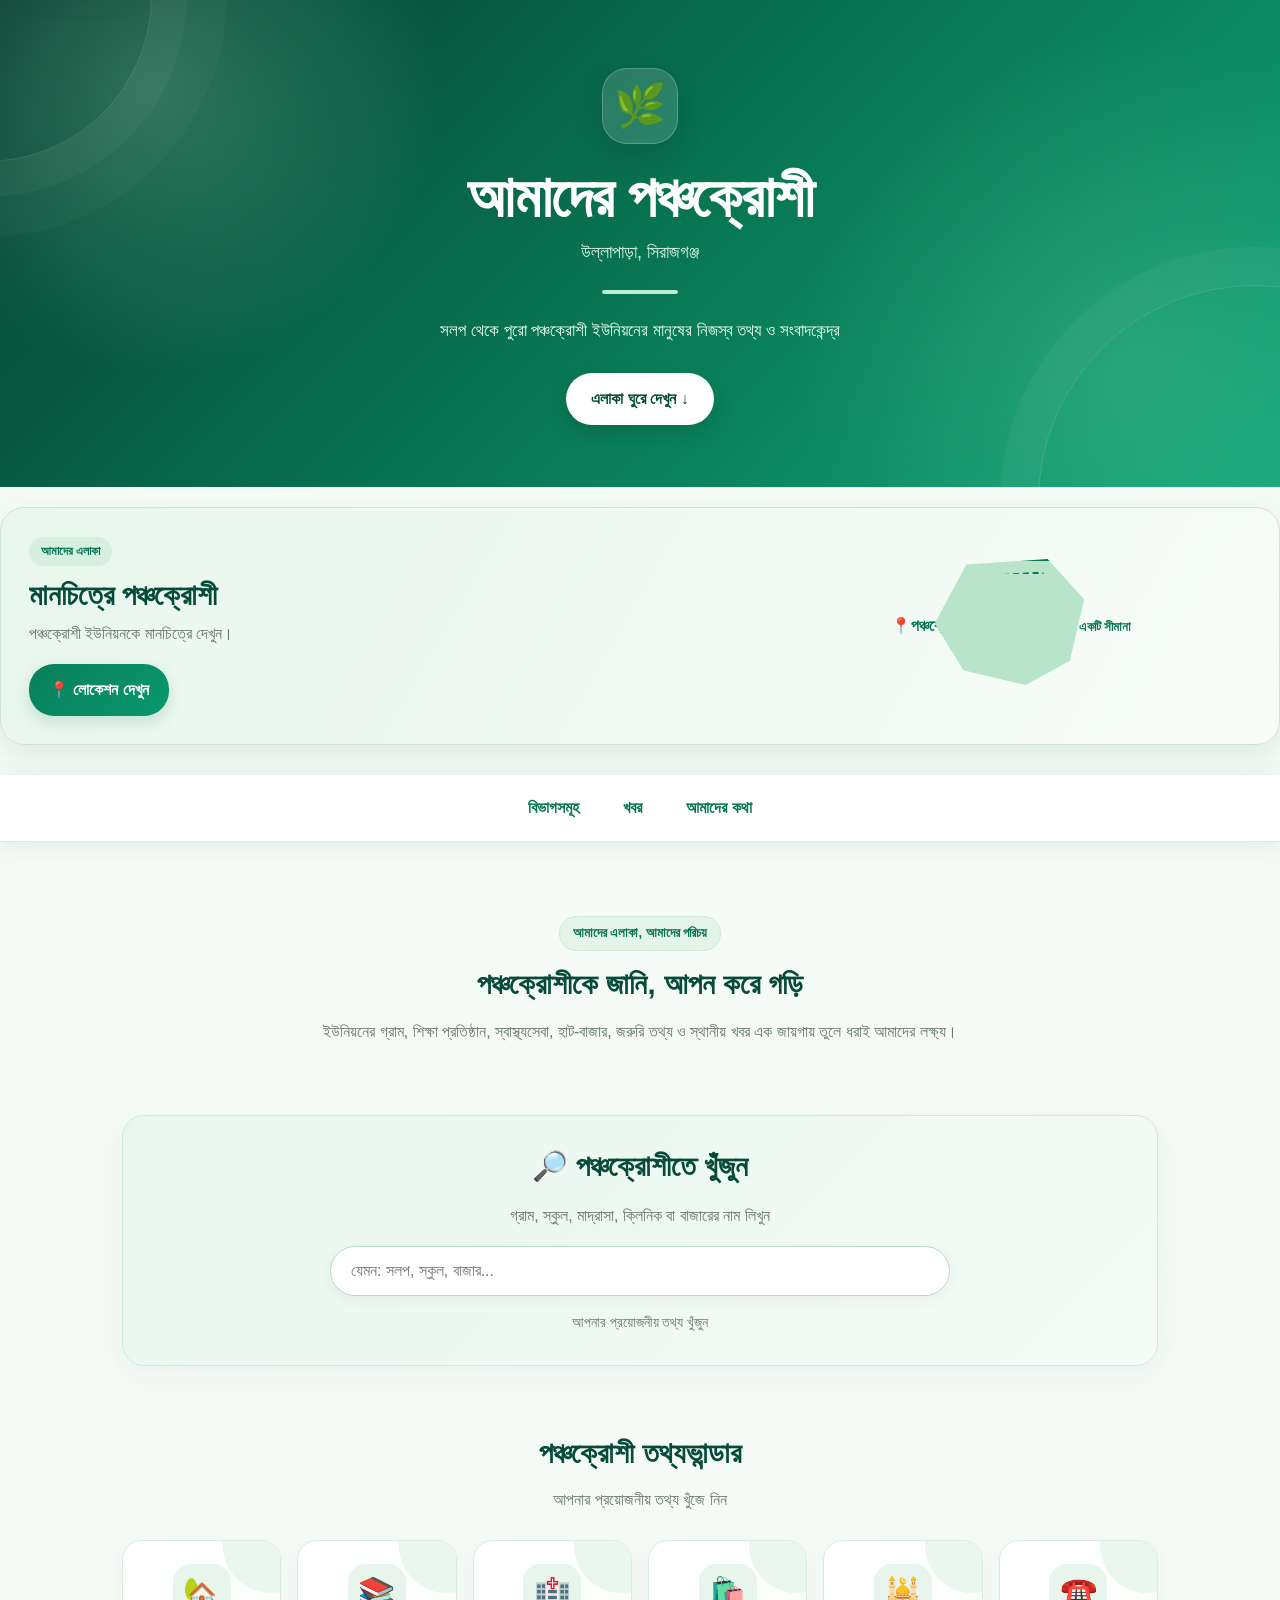
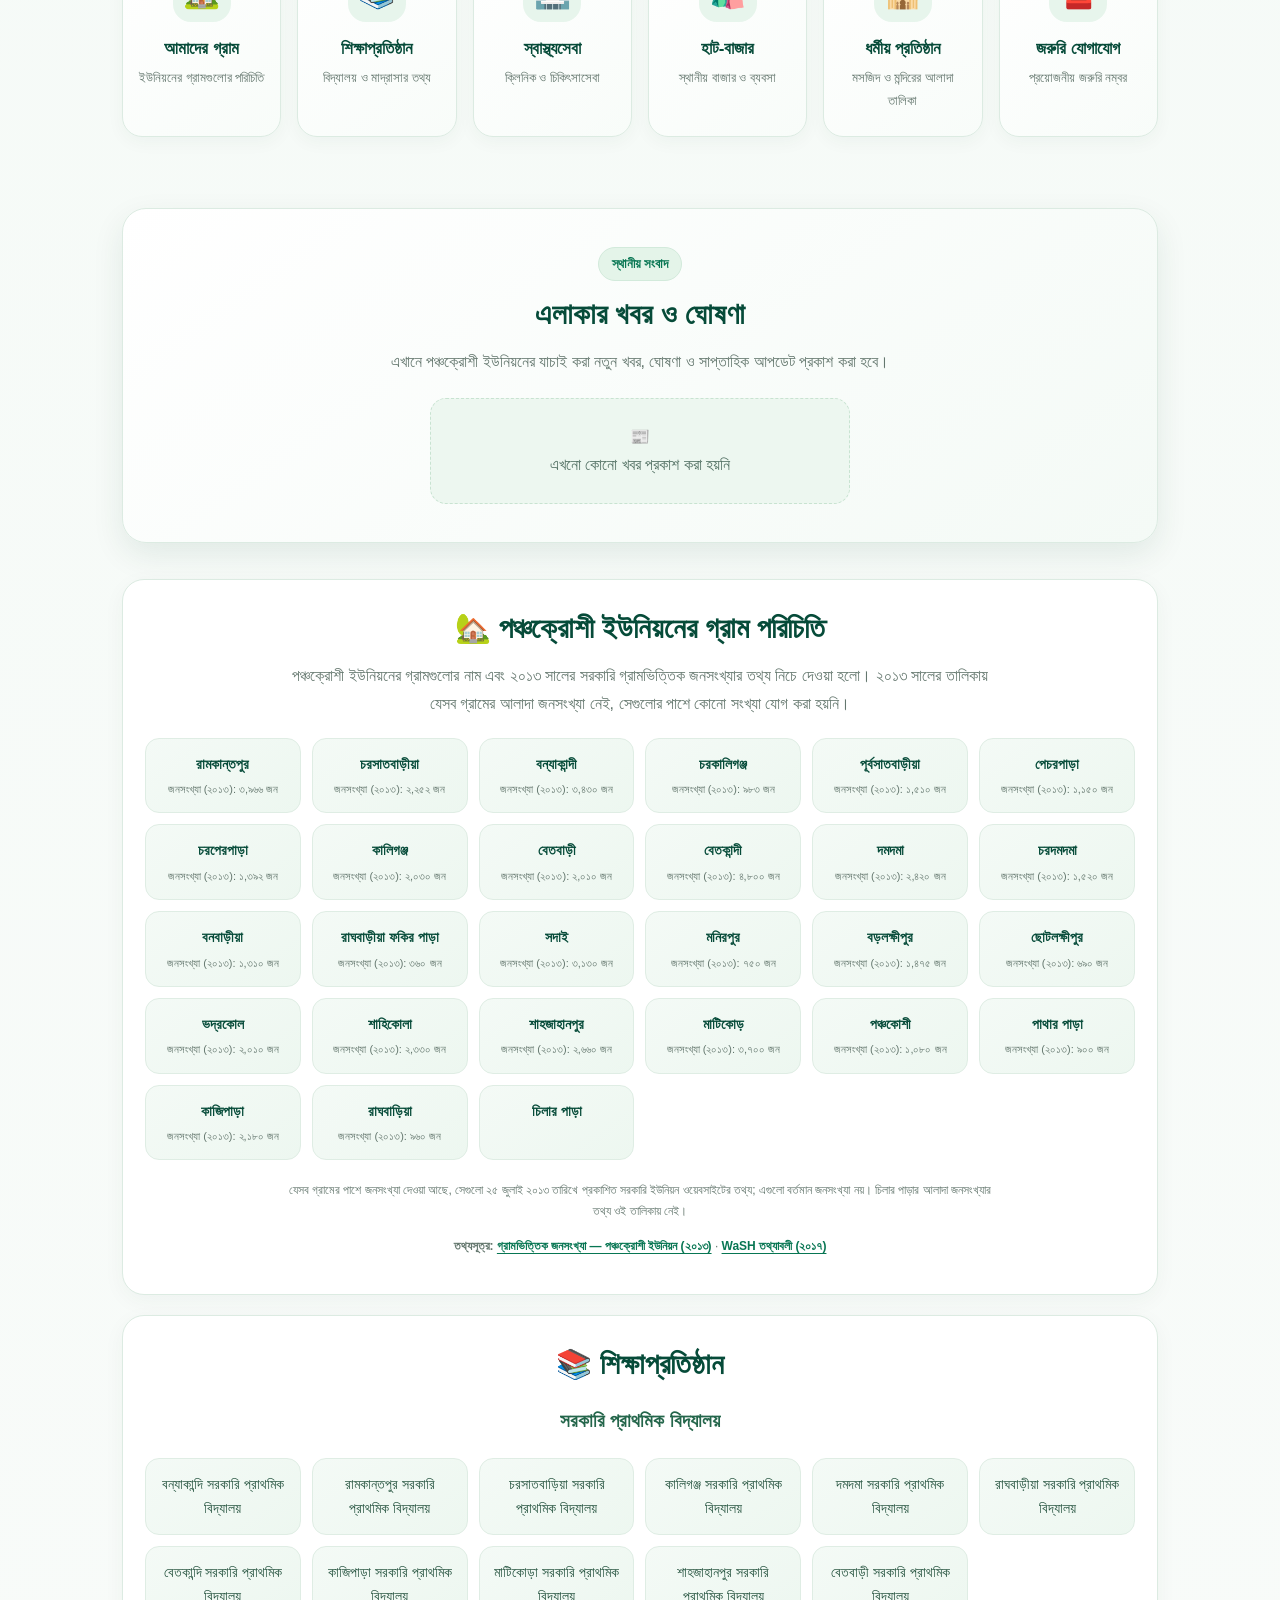
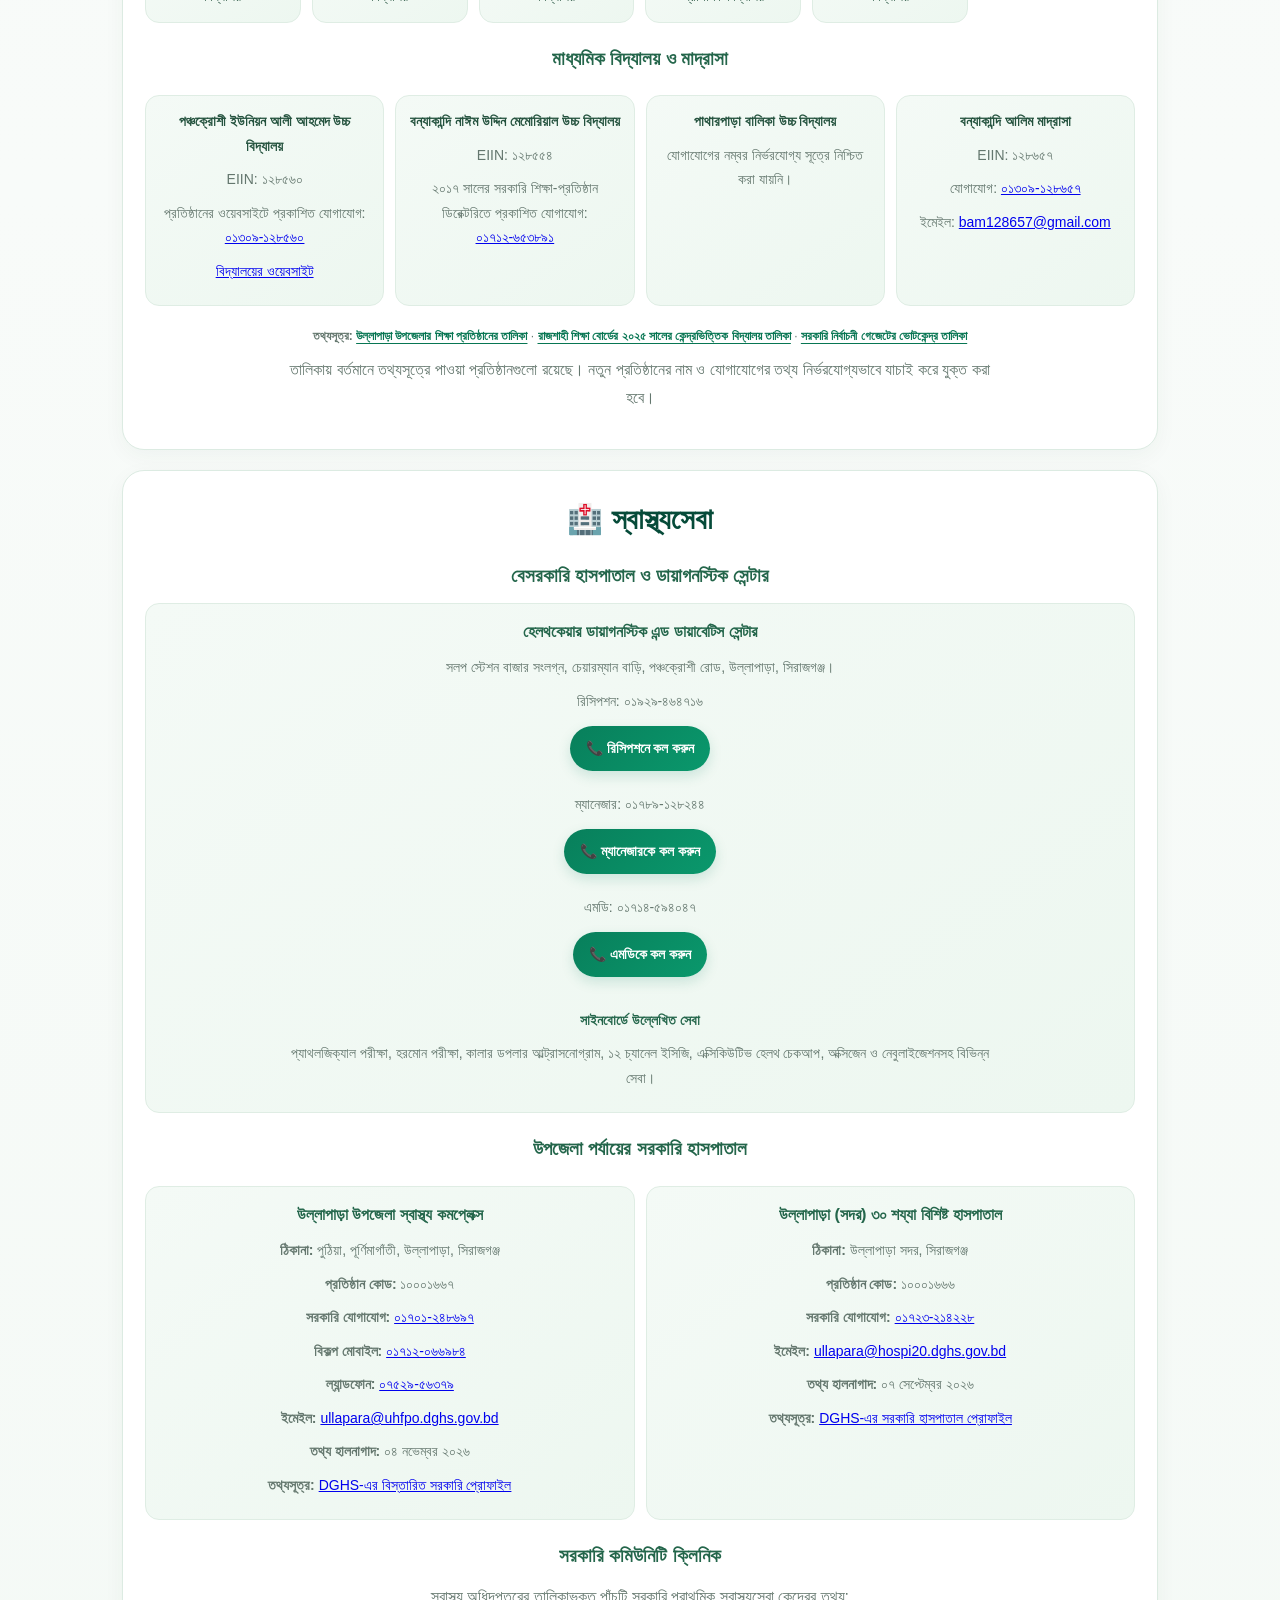
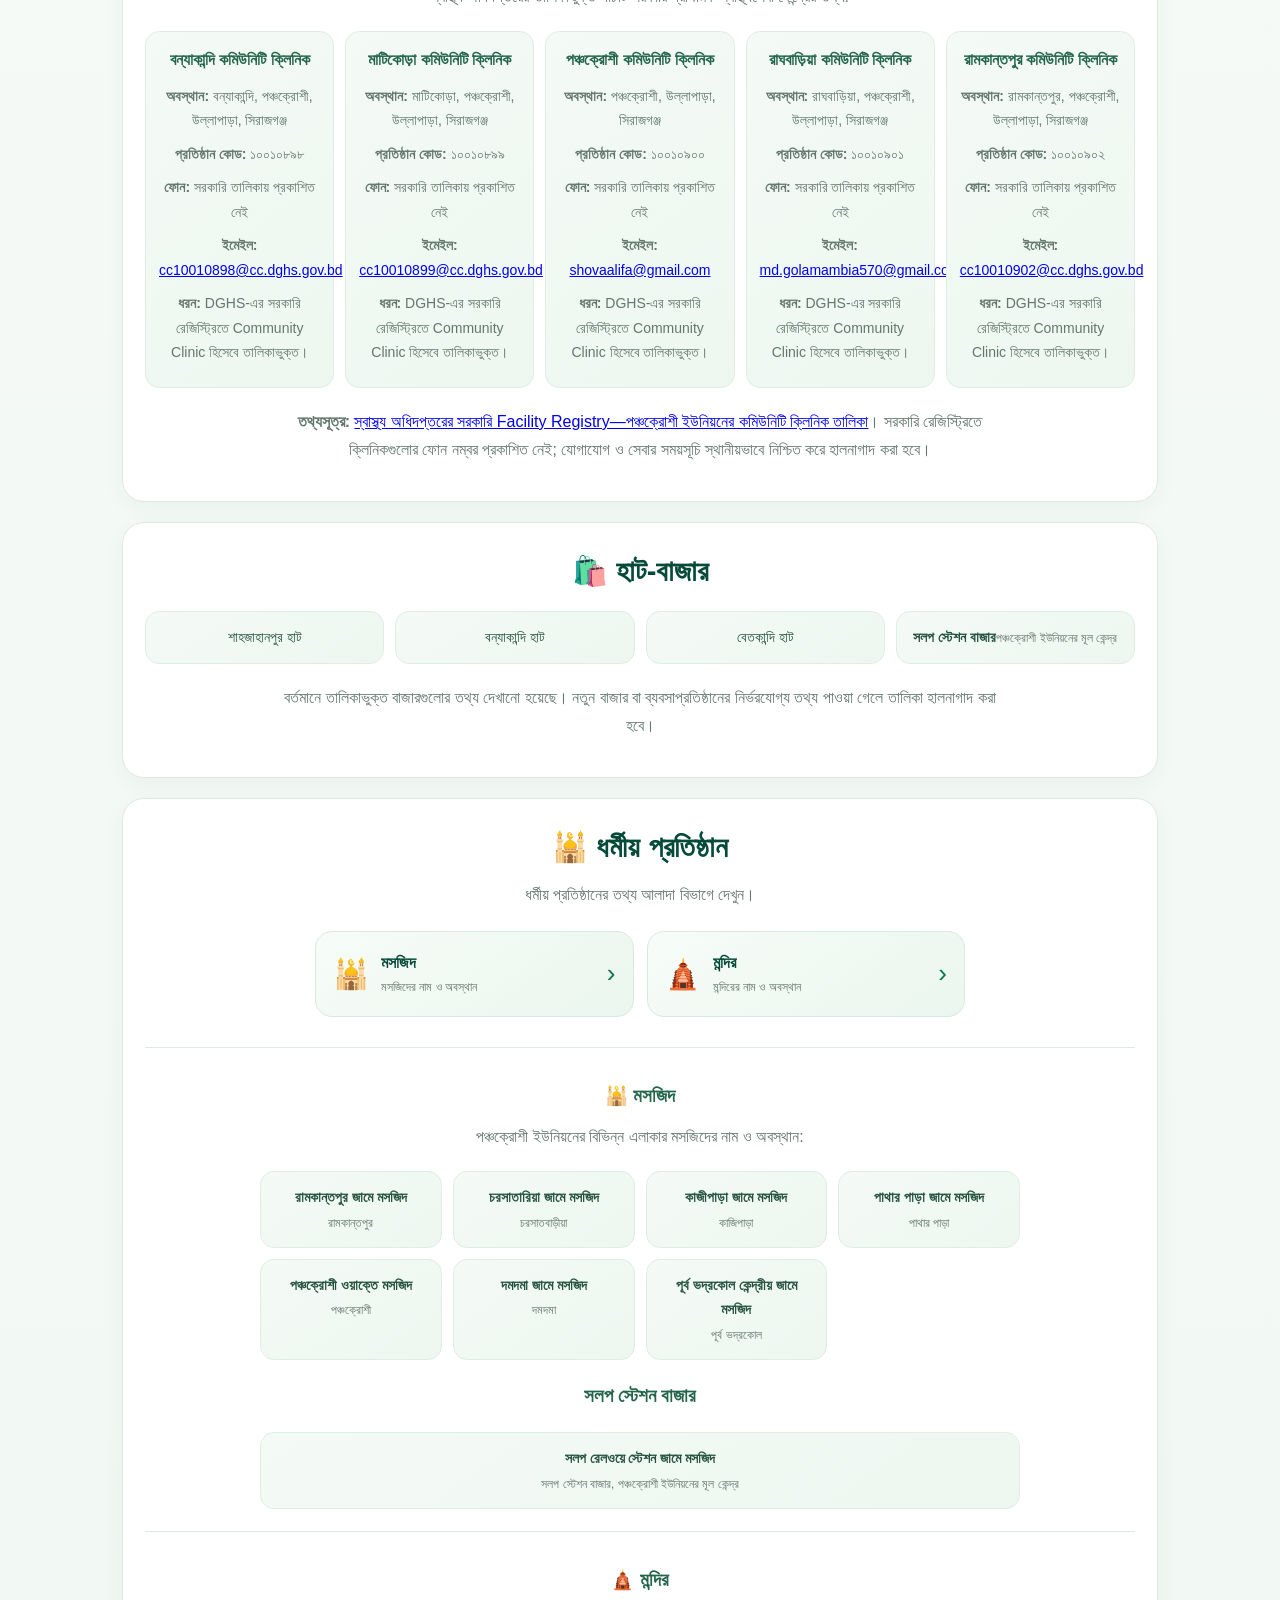
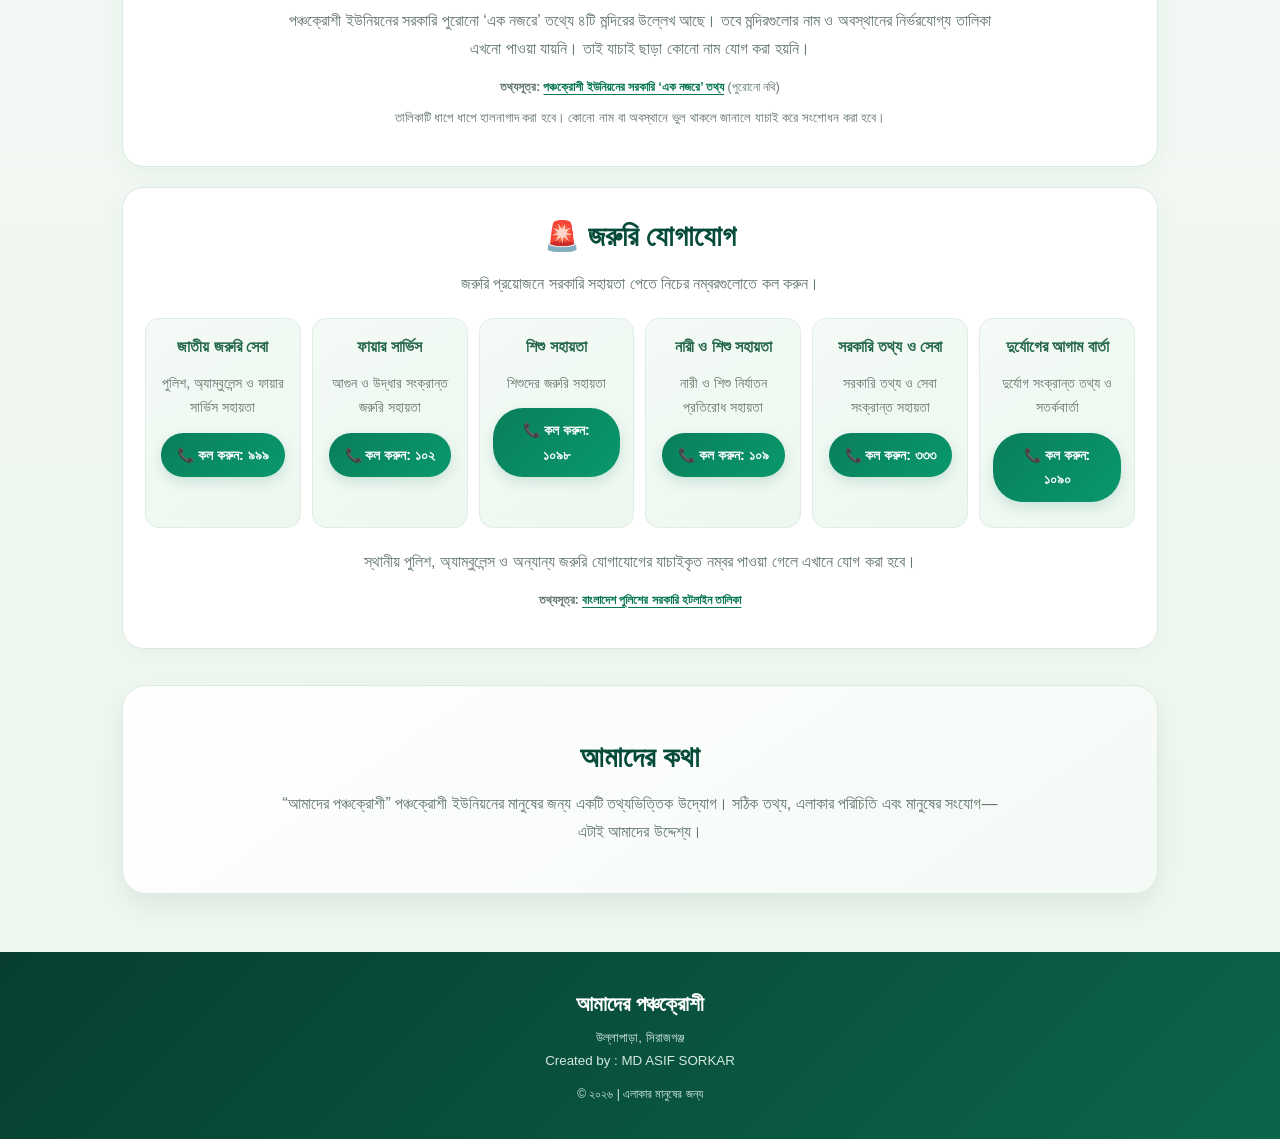
==== commit 8424503e: "Remove illustrative village-style map marks" ====
--- a/index.html
+++ b/index.html
@@ -39,7 +39,7 @@
       <p>পঞ্চক্রোশী ইউনিয়নকে মানচিত্রে দেখুন।</p>
       <button type="button" class="location-button" id="showUnionLocation" aria-controls="unionLocationPanel" aria-expanded="false">📍 লোকেশন দেখুন</button>
     </div>
-    <div class="map-art" aria-hidden="true"><span>পঞ্চক্রোশী</span><i>🌿</i><b></b><em></em></div>
+    <div class="map-art" aria-hidden="true"><div class="map-art-icon"><span>📍</span><strong>পঞ্চক্রোশী ইউনিয়ন</strong><small>একটি ইউনিয়ন · একটি সীমানা</small></div></div>
     <div class="union-location-panel" id="unionLocationPanel" hidden>
       <div class="map-panel-heading"><div><strong>পঞ্চক্রোশী ইউনিয়ন</strong><small>উল্লাপাড়া, সিরাজগঞ্জ</small></div><button type="button" id="closeUnionLocation" aria-label="মানচিত্র বন্ধ করুন">×</button></div>
       <div id="unionMap" role="region" aria-label="পঞ্চক্রোশী ইউনিয়নের মানচিত্র"><p class="map-loading">মানচিত্র লোড হচ্ছে…</p></div>
--- a/style.css
+++ b/style.css
@@ -375,3 +375,26 @@
 outline-offset:3px;
 border-radius:8px
 }
+
+
+/* Home union map */
+.home-map{position:relative;overflow:hidden;display:grid;grid-template-columns:1.2fr .8fr;align-items:center;gap:22px;padding:28px;margin:20px 0 30px;border:1px solid #cfe5d7;border-radius:24px;background:linear-gradient(120deg,#e8f6ed,#f8fcf9);box-shadow:var(--shadow)}
+.home-map-copy{text-align:left;position:relative;z-index:1}
+.map-kicker{display:inline-block;padding:4px 12px;border-radius:20px;background:#d5f0df;color:#087653;font-size:12px;font-weight:800}
+.home-map h2{margin:9px 0 5px}
+.home-map-copy p{color:var(--muted);margin:0 0 16px}
+.location-button{border:0;border-radius:25px;padding:12px 20px;background:linear-gradient(135deg,#087f5b,#0a986c);color:#fff;font:inherit;font-weight:800;box-shadow:0 6px 16px #087f5b2b;cursor:pointer}
+.location-button:focus-visible,.map-panel-heading button:focus-visible{outline:3px solid #e2a900;outline-offset:3px}
+.map-art{height:150px;position:relative;display:grid;place-items:center;color:#087653;font-weight:900}
+.map-art:before{content:"";position:absolute;width:155px;height:130px;background:#b8e4c9;clip-path:polygon(22% 4%,73% 0,96% 30%,87% 76%,59% 94%,20% 83%,2% 48%);border:2px solid #087653;filter:drop-shadow(0 8px 5px #064b3922)}
+.map-art:after{content:"";position:absolute;width:130px;height:105px;border:2px dashed #087653;clip-path:polygon(22% 4%,73% 0,96% 30%,87% 76%,59% 94%,20% 83%,2% 48%)}
+.map-art span,.map-art i{position:relative;z-index:1}.map-art i{font-size:23px;margin-top:-28px}
+.union-location-panel{grid-column:1/-1;background:#fff;border:1px solid var(--line);border-radius:18px;padding:13px}
+.map-panel-heading{display:flex;justify-content:space-between;align-items:center;text-align:left;padding:2px 4px 10px}
+.map-panel-heading strong,.map-panel-heading small{display:block}.map-panel-heading small{font-size:12px;color:var(--muted)}
+.map-panel-heading button{border:0;background:#edf7f0;color:#174d38;border-radius:50%;width:34px;height:34px;font-size:24px;cursor:pointer}
+#unionMap{height:360px;min-height:300px;border-radius:13px;overflow:hidden;background:#edf5ef}
+.map-loading{padding:30px;text-align:center;color:var(--muted)}
+.map-boundary-note,.map-attribution{font-size:12px!important;text-align:left;color:var(--muted);margin:9px 2px 0!important}
+.map-attribution{font-size:10px!important}
+@media(max-width:600px){.home-map{grid-template-columns:1fr;padding:20px 16px;gap:4px}.home-map-copy{text-align:center}.map-art{height:112px}.union-location-panel{padding:9px}#unionMap{height:330px}}
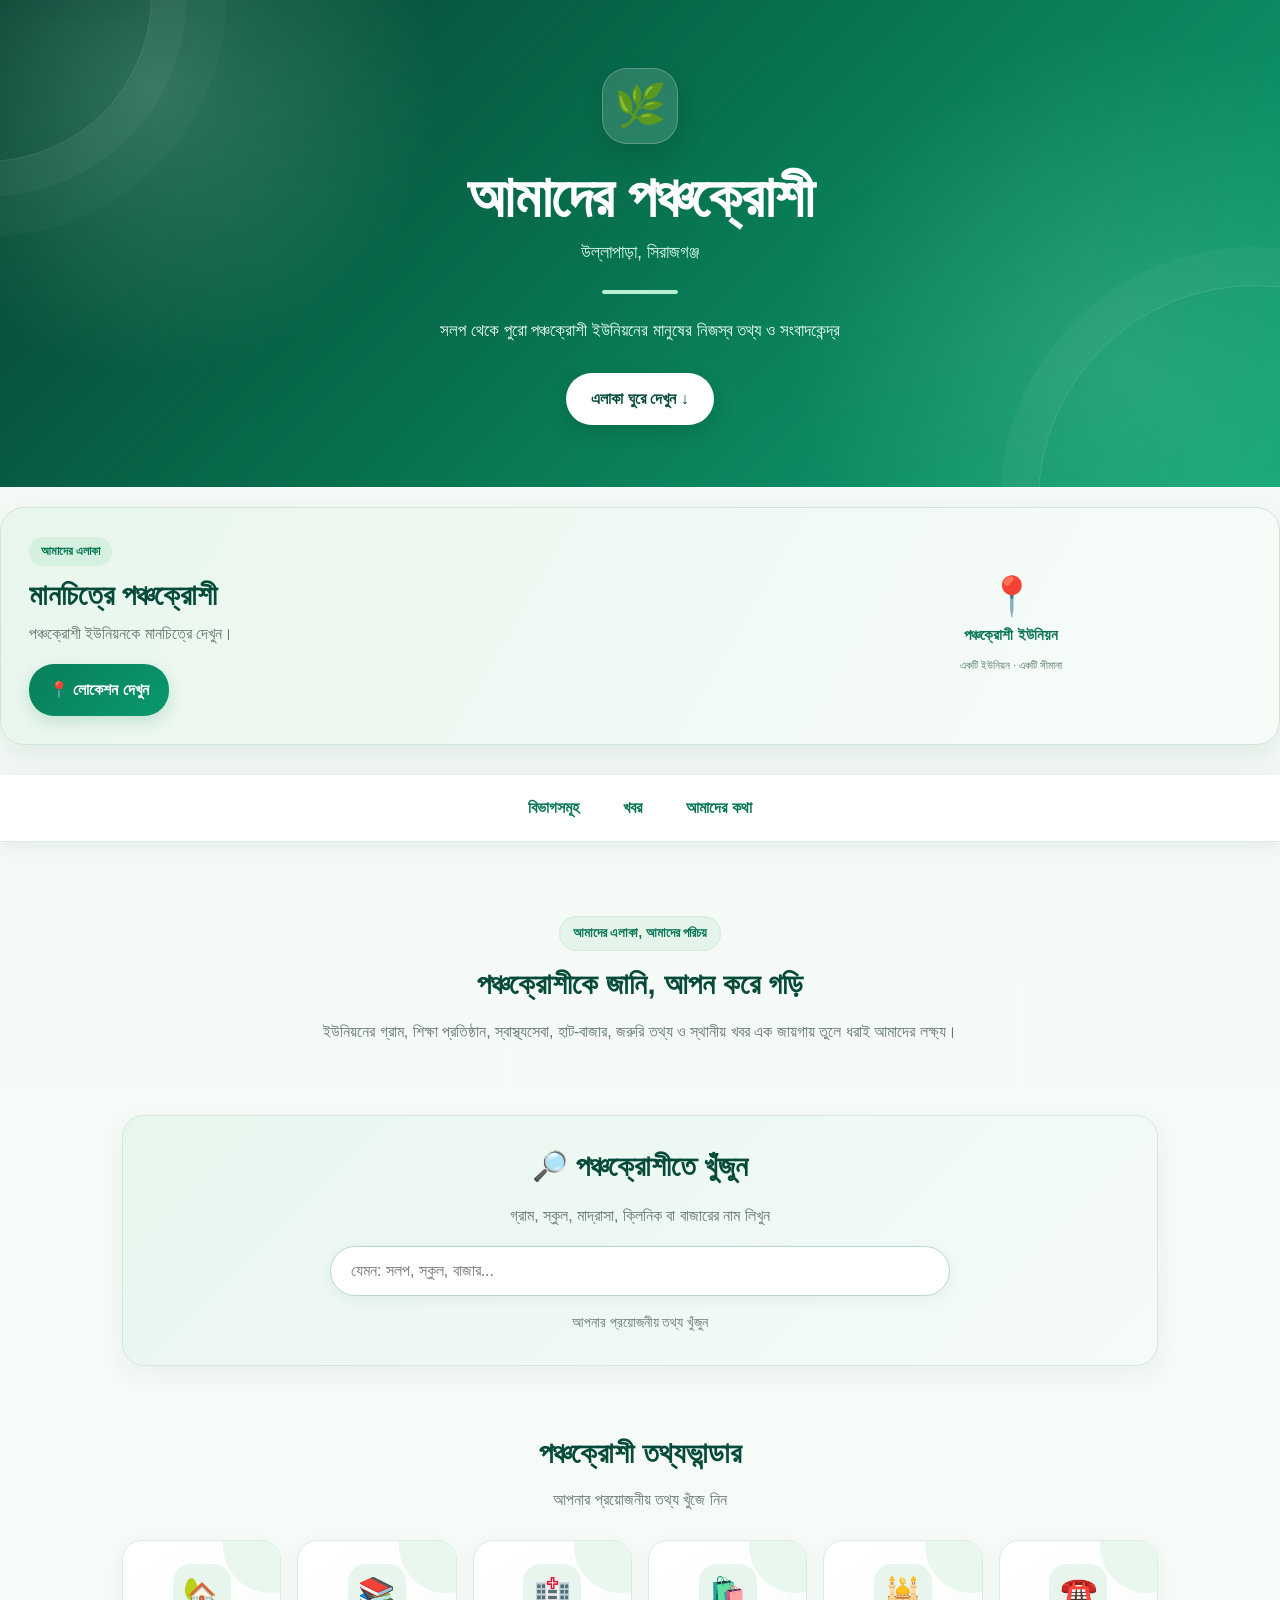
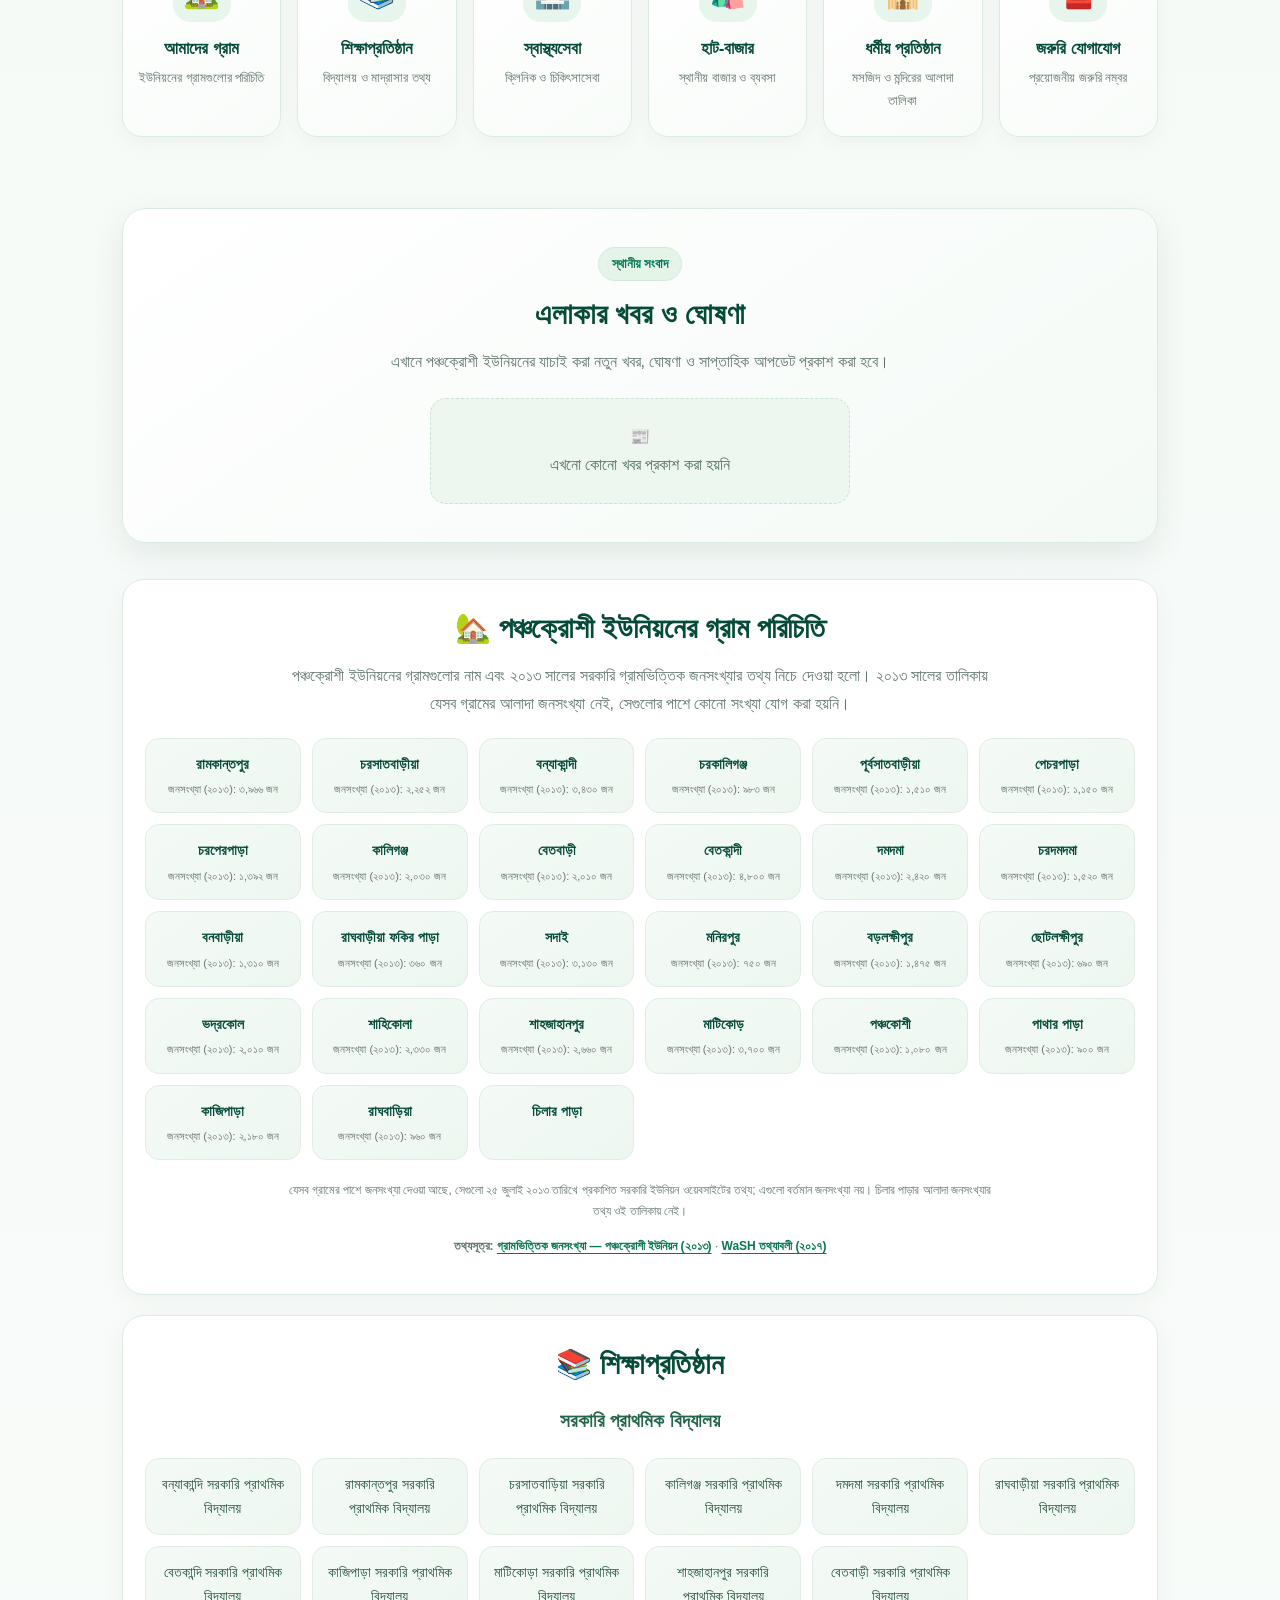
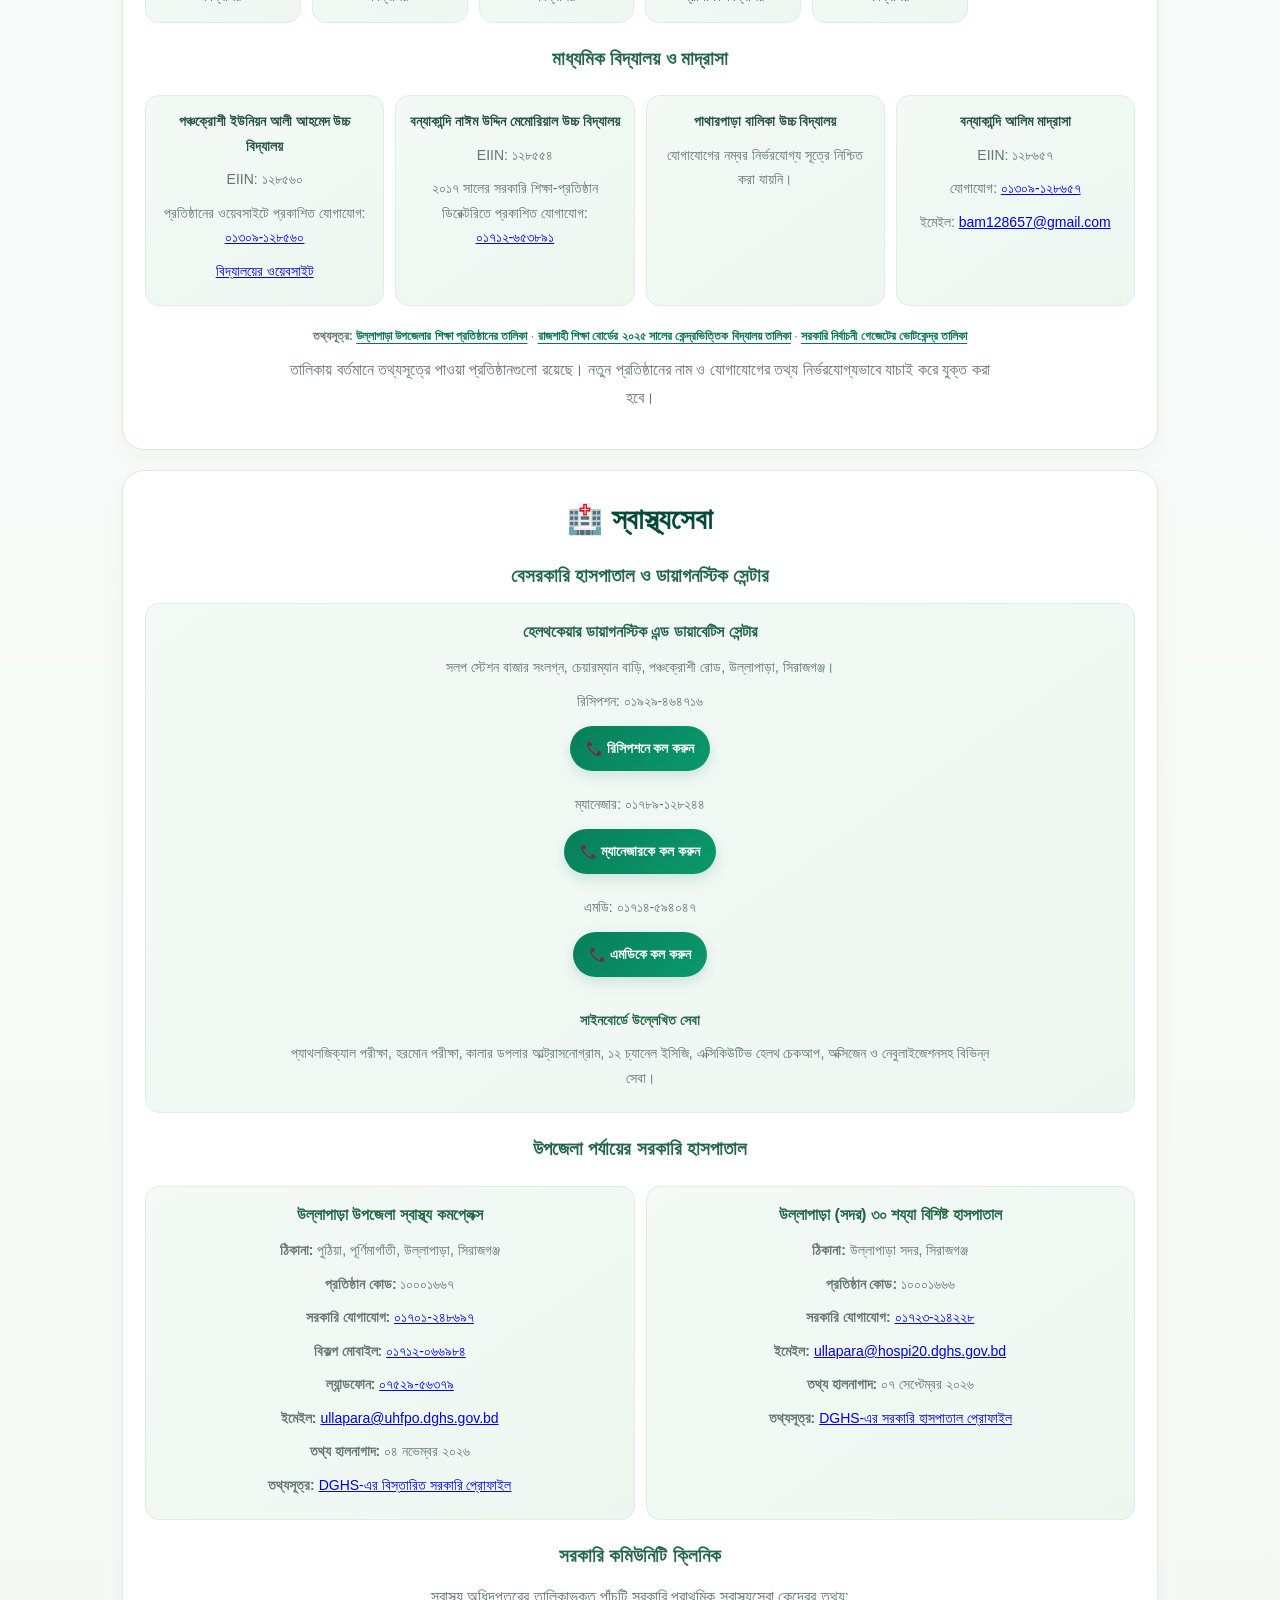
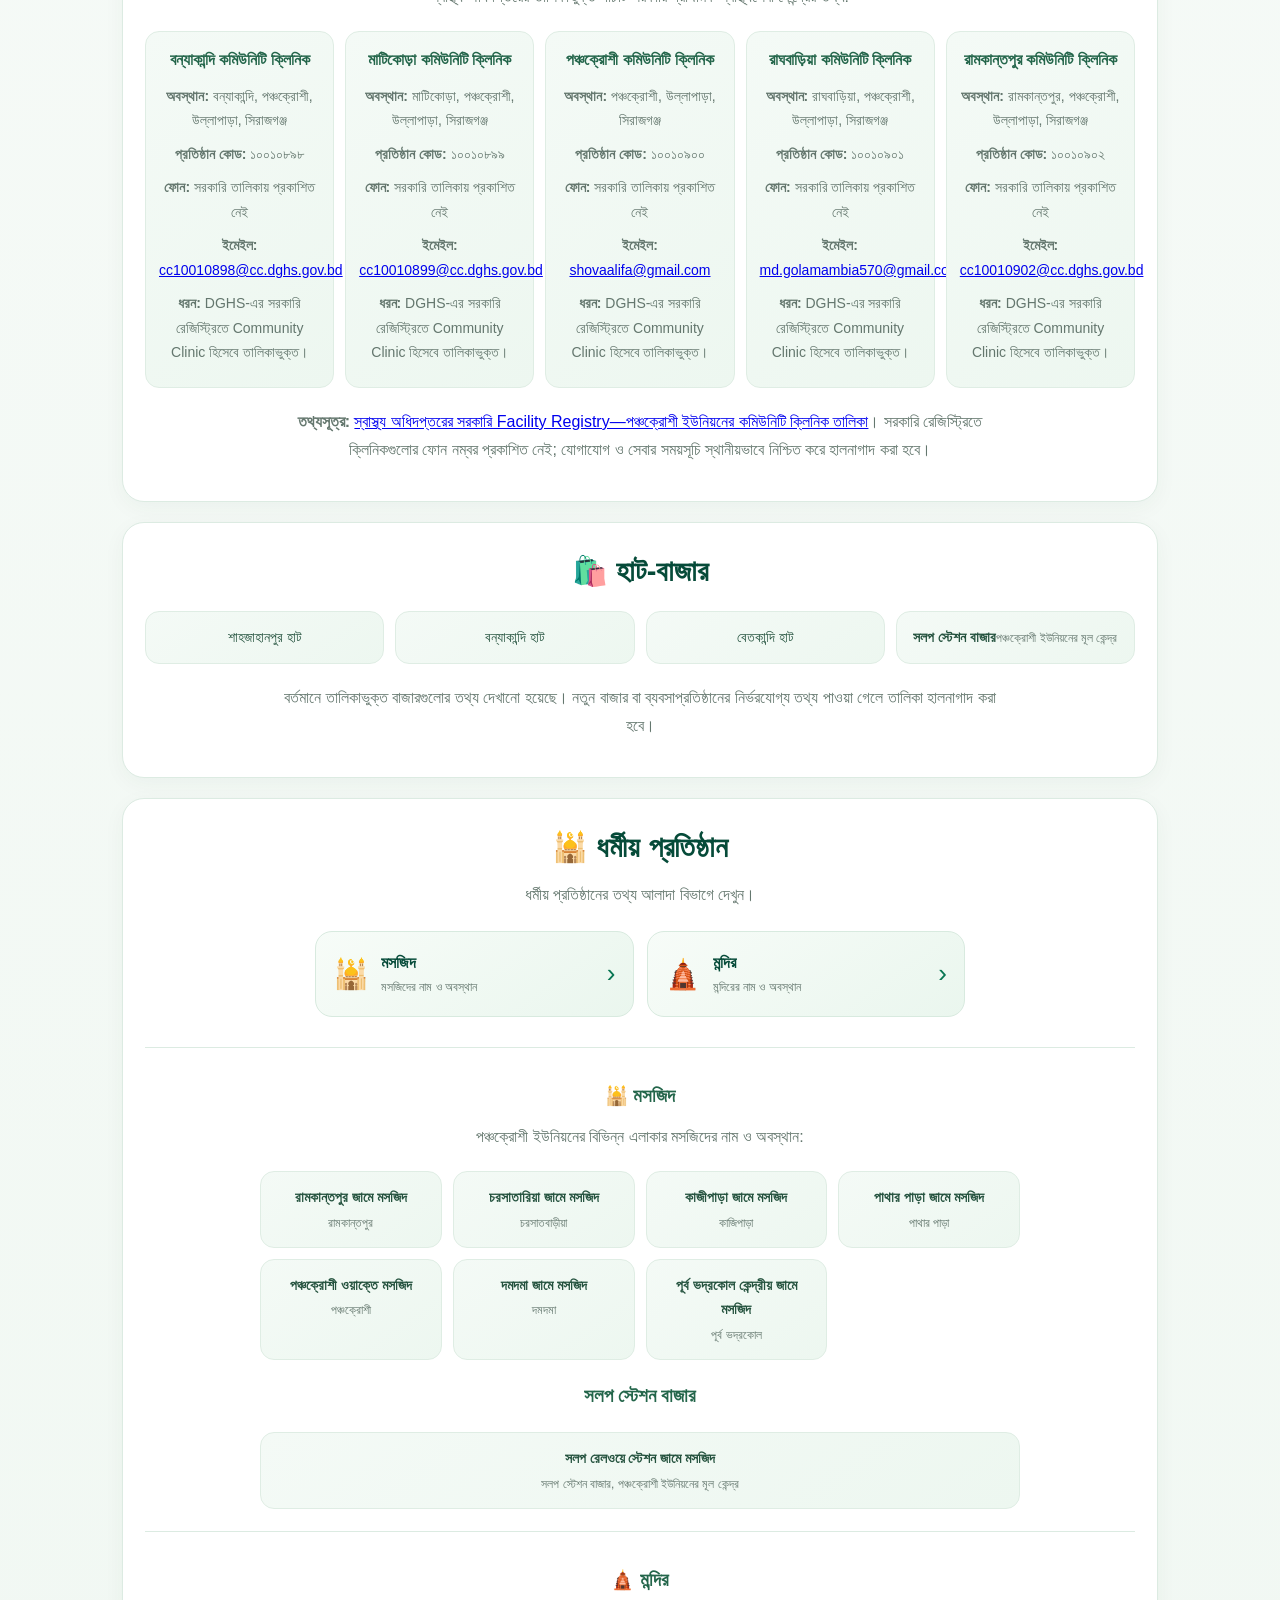
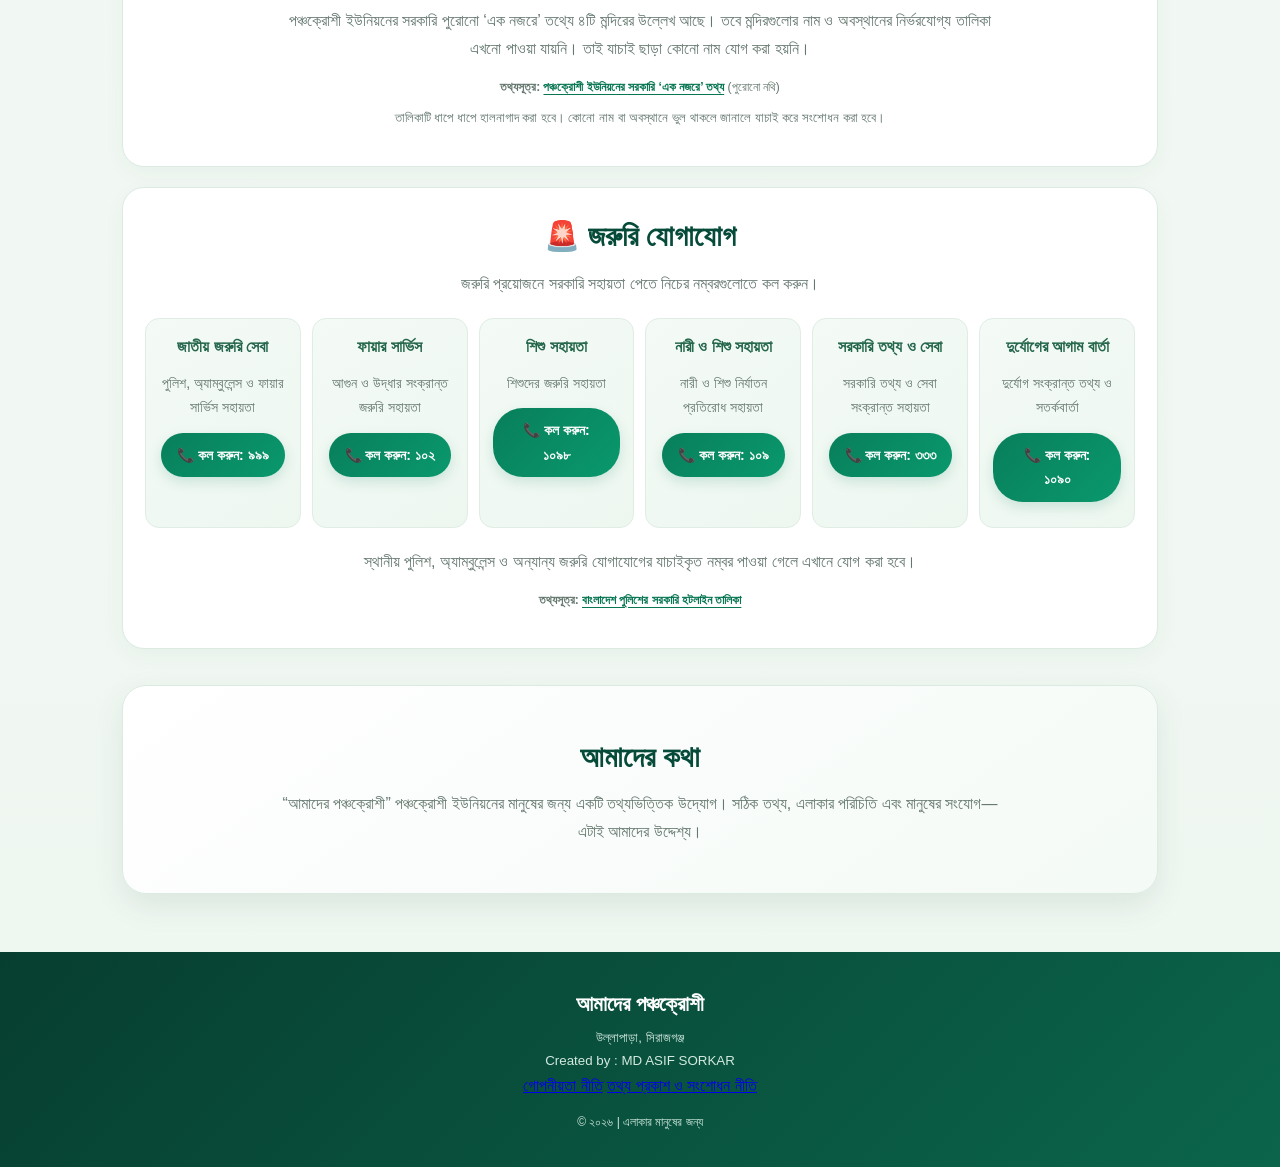
==== commit 4fda7098: "Link privacy and editorial policies from homepage" ====
--- a/index.html
+++ b/index.html
@@ -355,6 +355,10 @@
     <p>আমাদের পঞ্চক্রোশী</p>
     <small>উল্লাপাড়া, সিরাজগঞ্জ</small>
     <small>Created by : MD ASIF SORKAR</small>
+    <nav class="footer-links" aria-label="নীতিমালা">
+      <a href="/privacy.html">গোপনীয়তা নীতি</a>
+      <a href="/editorial-policy.html">তথ্য প্রকাশ ও সংশোধন নীতি</a>
+    </nav>
     <small class="copyright">© ২০২৬ | এলাকার মানুষের জন্য</small>
   </footer>
   <script src="script.js"></script>
--- a/style.css
+++ b/style.css
@@ -385,10 +385,11 @@
 .home-map-copy p{color:var(--muted);margin:0 0 16px}
 .location-button{border:0;border-radius:25px;padding:12px 20px;background:linear-gradient(135deg,#087f5b,#0a986c);color:#fff;font:inherit;font-weight:800;box-shadow:0 6px 16px #087f5b2b;cursor:pointer}
 .location-button:focus-visible,.map-panel-heading button:focus-visible{outline:3px solid #e2a900;outline-offset:3px}
-.map-art{height:150px;position:relative;display:grid;place-items:center;color:#087653;font-weight:900}
-.map-art:before{content:"";position:absolute;width:155px;height:130px;background:#b8e4c9;clip-path:polygon(22% 4%,73% 0,96% 30%,87% 76%,59% 94%,20% 83%,2% 48%);border:2px solid #087653;filter:drop-shadow(0 8px 5px #064b3922)}
-.map-art:after{content:"";position:absolute;width:130px;height:105px;border:2px dashed #087653;clip-path:polygon(22% 4%,73% 0,96% 30%,87% 76%,59% 94%,20% 83%,2% 48%)}
-.map-art span,.map-art i{position:relative;z-index:1}.map-art i{font-size:23px;margin-top:-28px}
+.map-art{height:150px;display:grid;place-items:center;text-align:center;color:#087653}
+.map-art-icon{width:100%;display:grid;justify-items:center;gap:7px}
+.map-art-icon span{font-size:38px;line-height:1}
+.map-art-icon strong{font-size:15px}
+.map-art-icon small{font-size:11px;color:#527b64}
 .union-location-panel{grid-column:1/-1;background:#fff;border:1px solid var(--line);border-radius:18px;padding:13px}
 .map-panel-heading{display:flex;justify-content:space-between;align-items:center;text-align:left;padding:2px 4px 10px}
 .map-panel-heading strong,.map-panel-heading small{display:block}.map-panel-heading small{font-size:12px;color:var(--muted)}
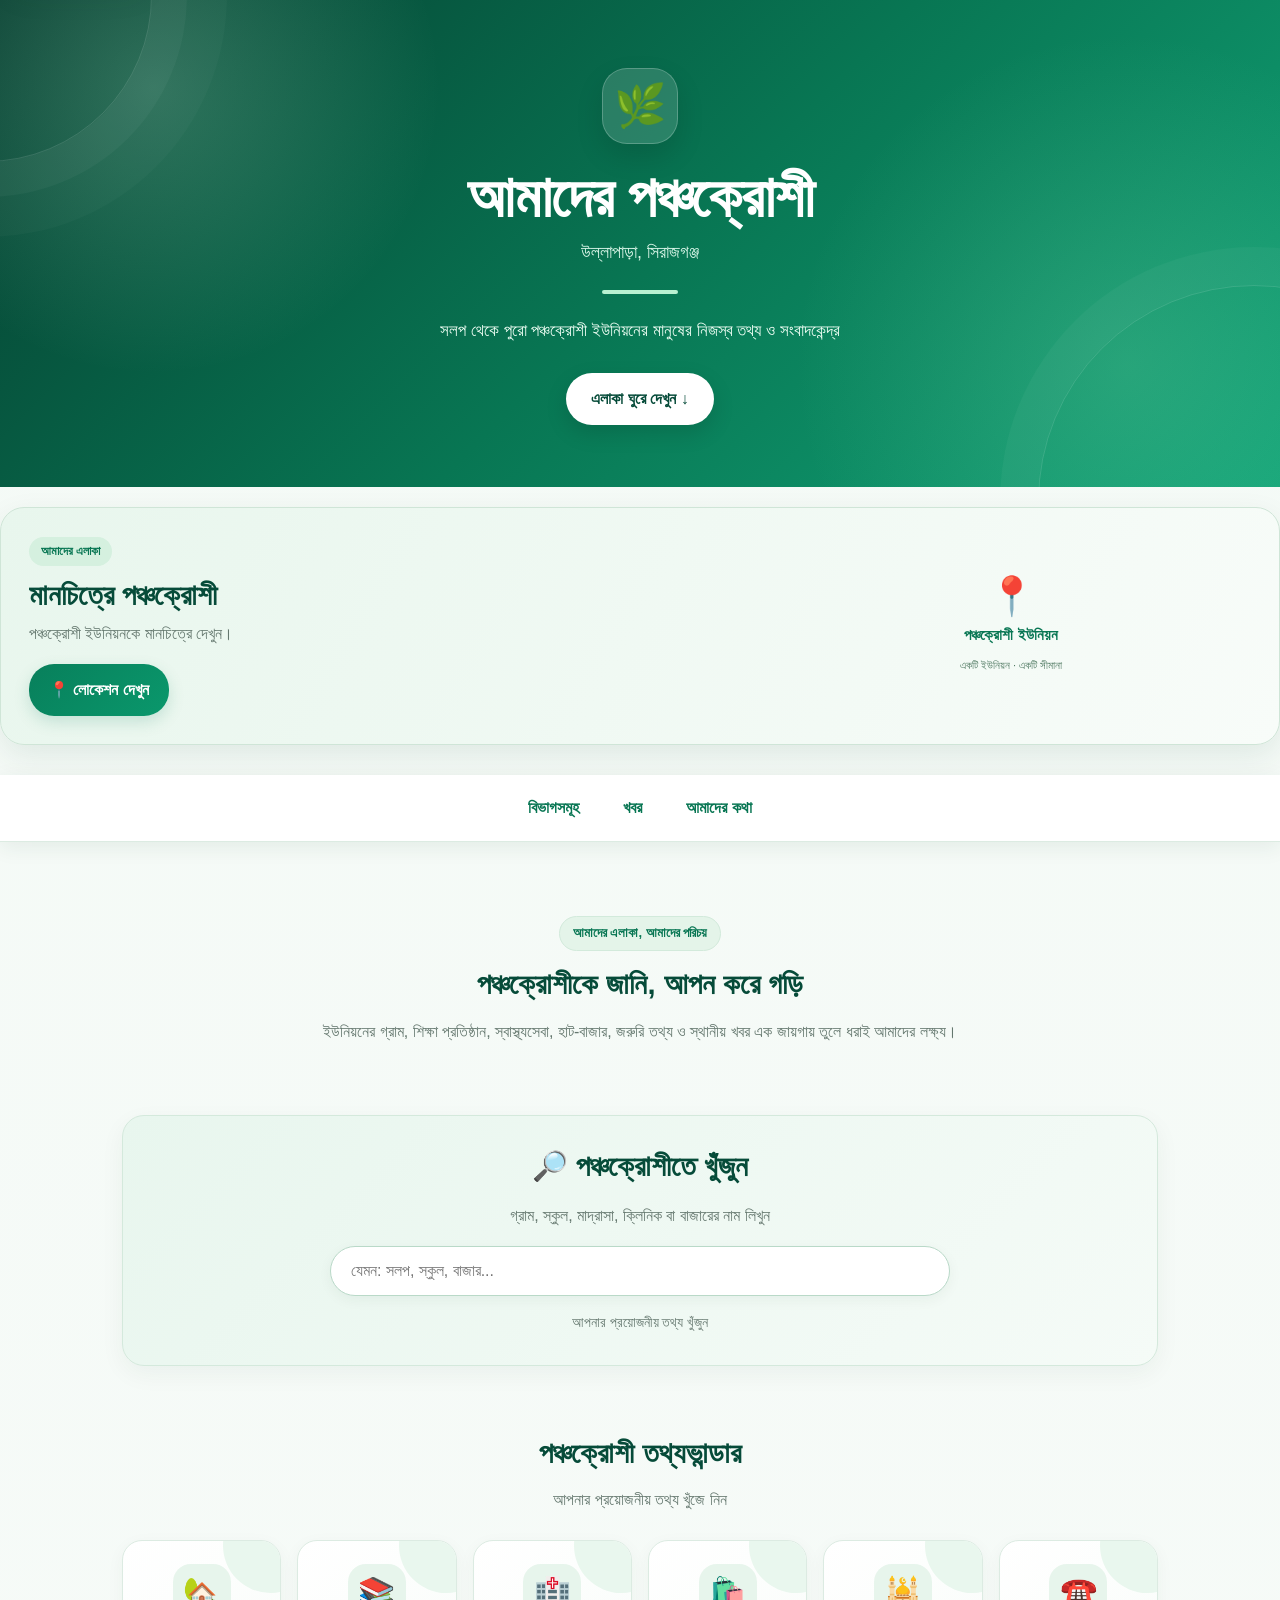
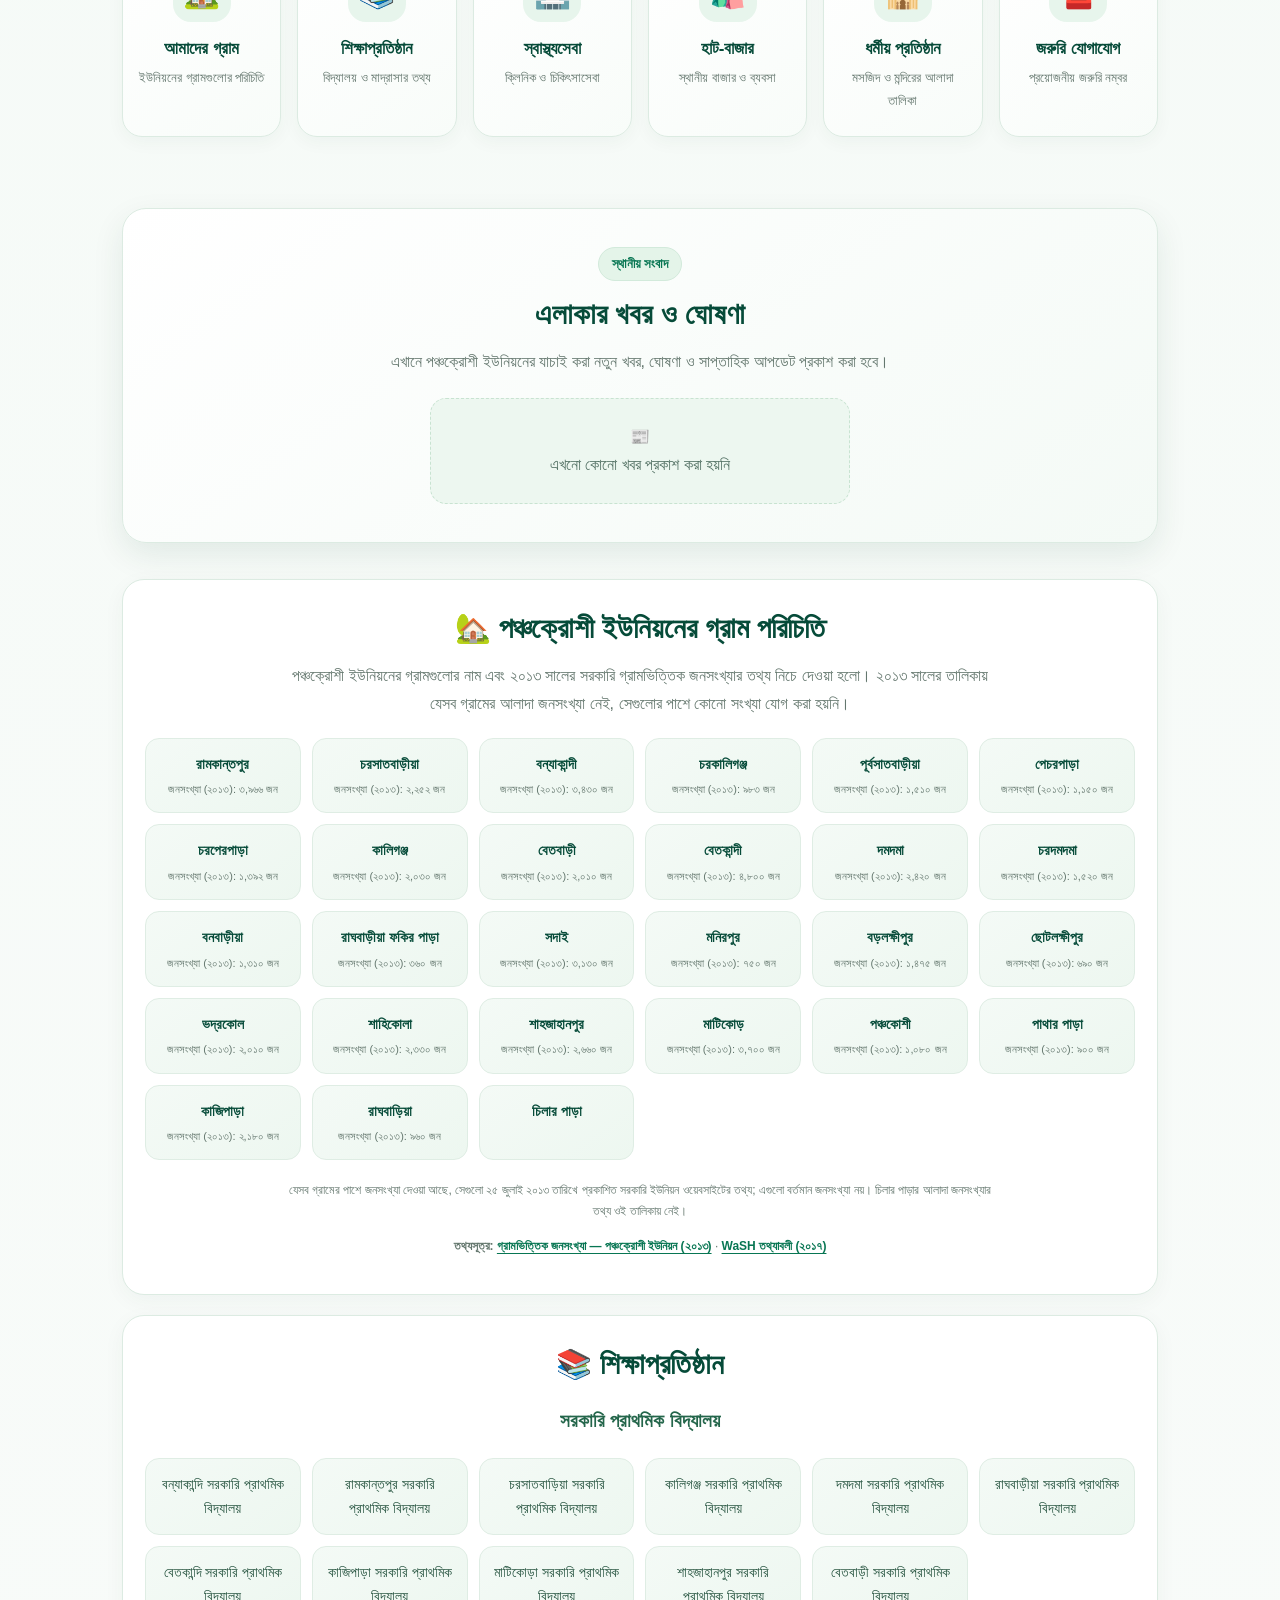
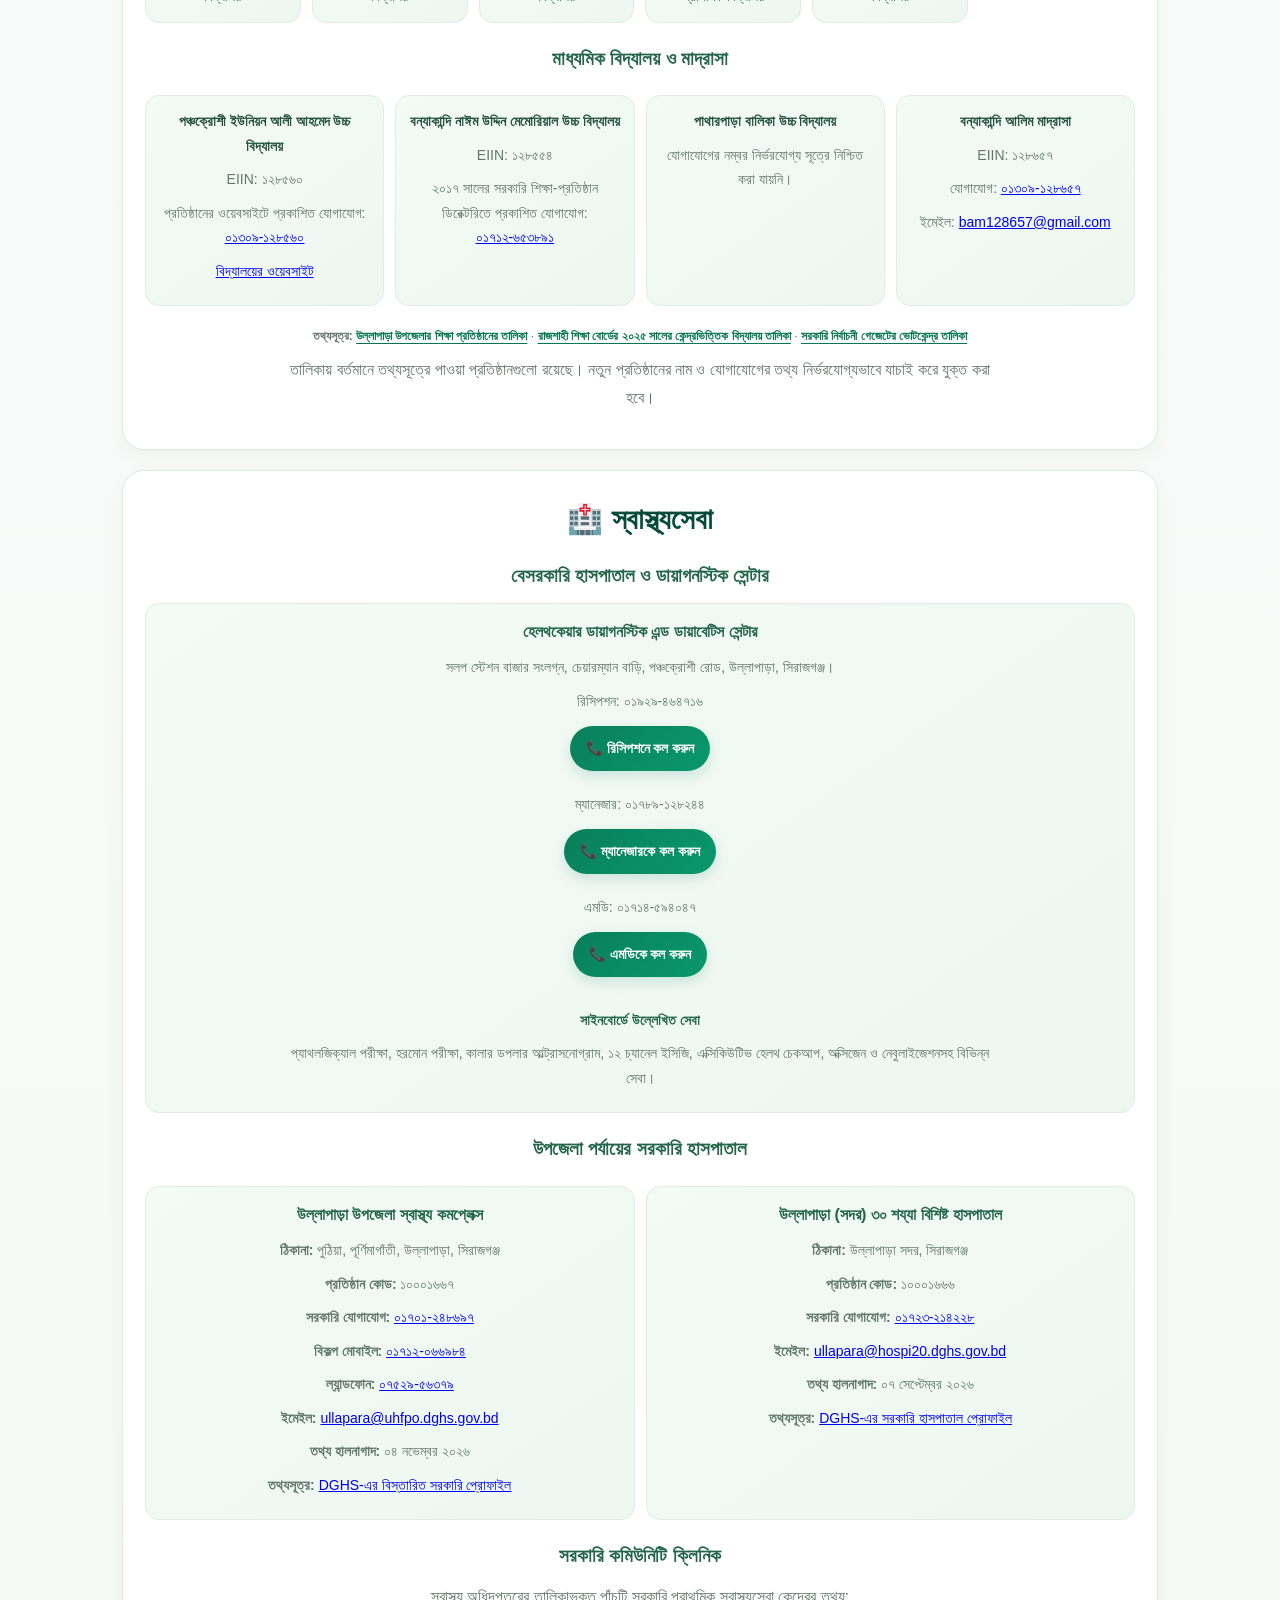
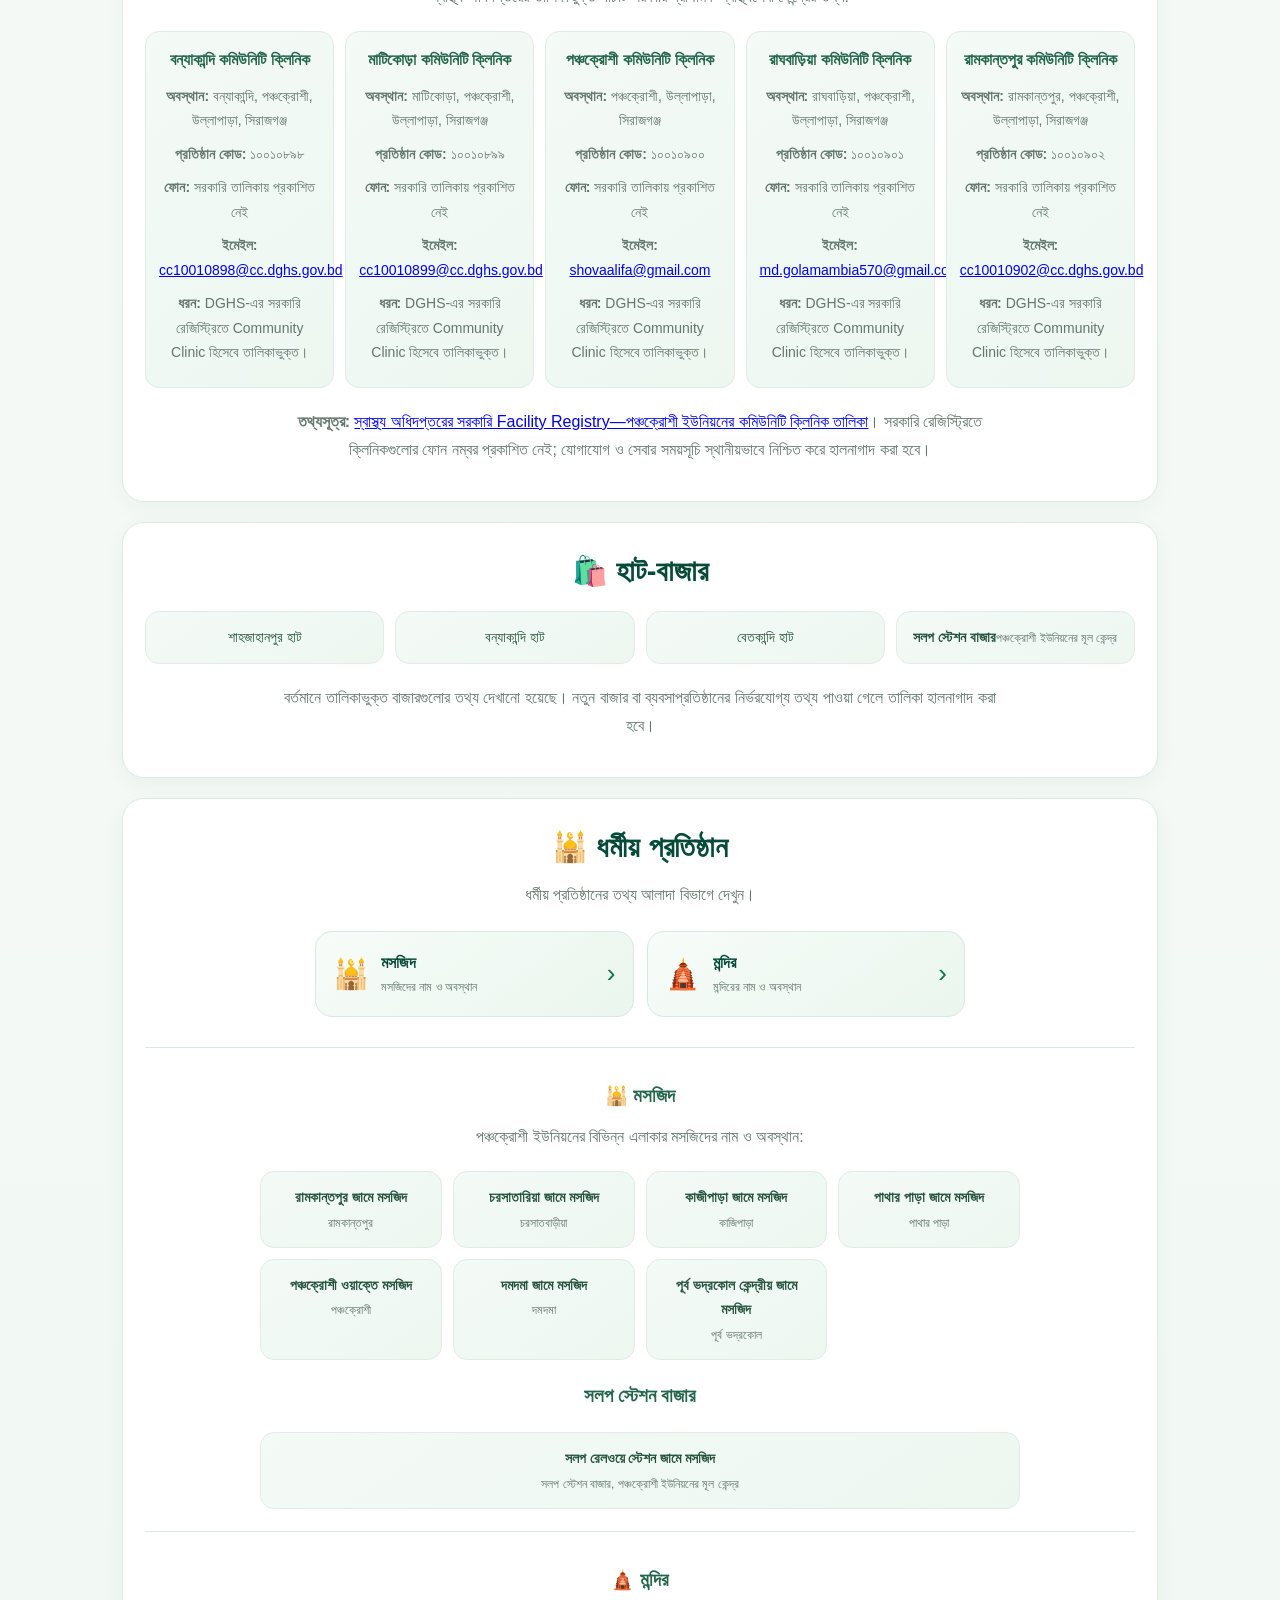
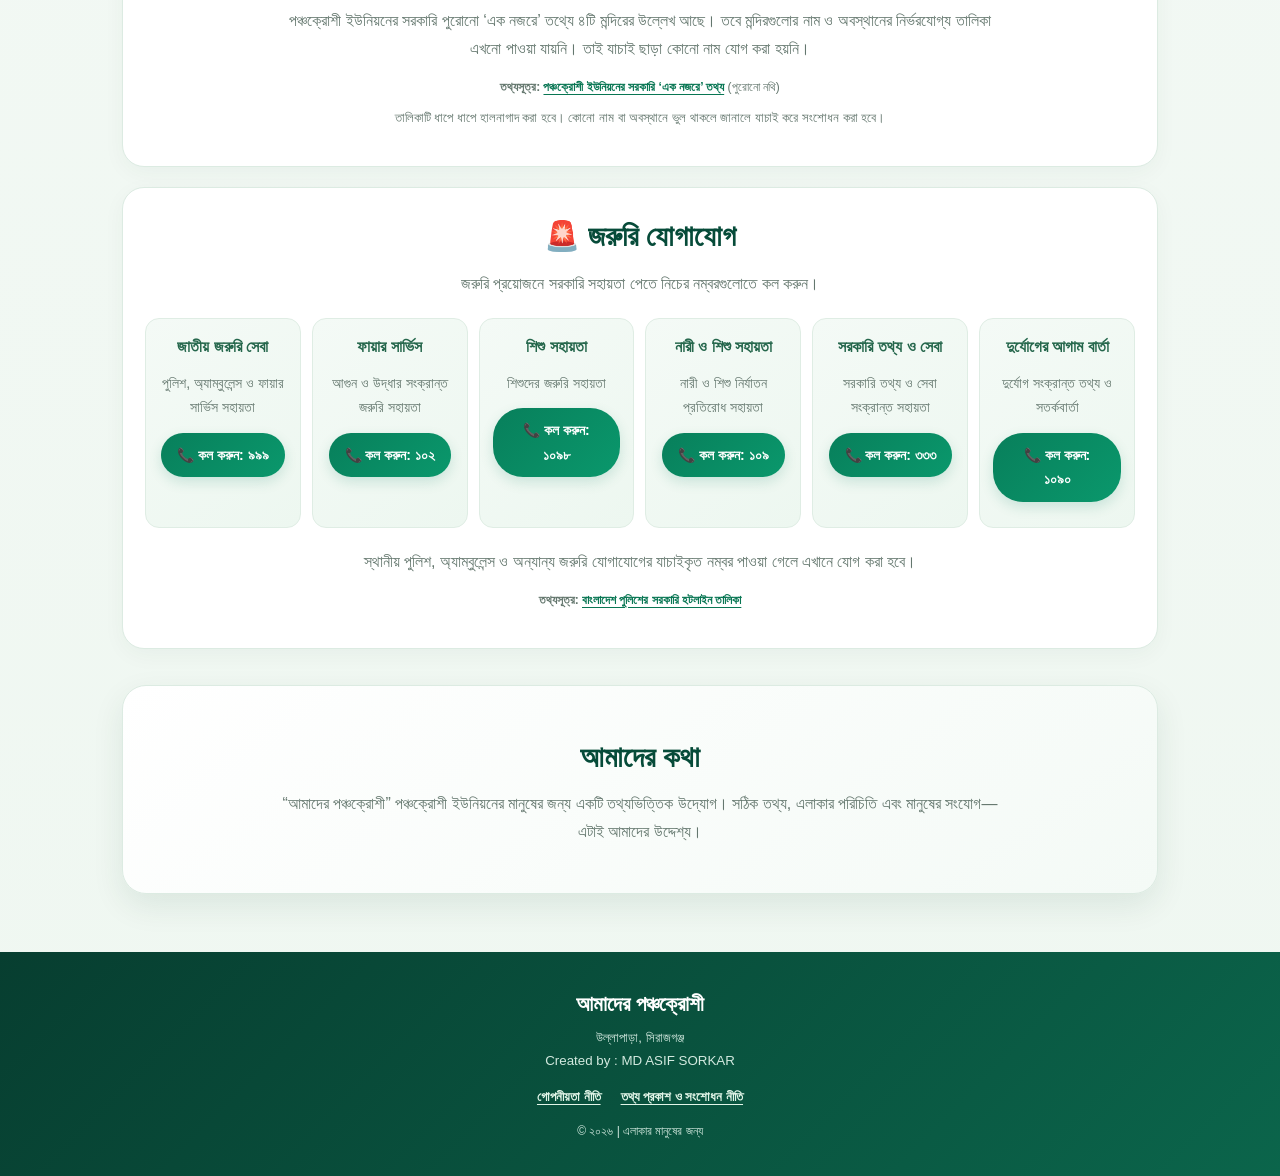
==== commit 9a29943e: "Add Google Search Console site verification meta tag" ====
--- a/index.html
+++ b/index.html
@@ -1,6 +1,7 @@
 <!DOCTYPE html>
 <html lang="bn">
 <head>
+  <meta name="google-site-verification" content="HH4MVetdvA2FuAEh1isQzbN68xSx-_AZH_7tWuHPwPQ">
   <meta charset="UTF-8">
   <meta name="viewport" content="width=device-width, initial-scale=1.0">
   <meta name="theme-color" content="#087f5b">
--- a/style.css
+++ b/style.css
@@ -399,3 +399,9 @@
 .map-boundary-note,.map-attribution{font-size:12px!important;text-align:left;color:var(--muted);margin:9px 2px 0!important}
 .map-attribution{font-size:10px!important}
 @media(max-width:600px){.home-map{grid-template-columns:1fr;padding:20px 16px;gap:4px}.home-map-copy{text-align:center}.map-art{height:112px}.union-location-panel{padding:9px}#unionMap{height:330px}}
+
+
+/* Footer policy links */
+.footer-links{display:flex;justify-content:center;gap:10px 20px;flex-wrap:wrap;margin:14px auto 4px}
+.footer-links a{color:#e2f6e9;text-decoration:underline;text-underline-offset:3px;font-size:13px;font-weight:700}
+.footer-links a:focus-visible{outline:2px solid #fff;outline-offset:4px;border-radius:4px}
